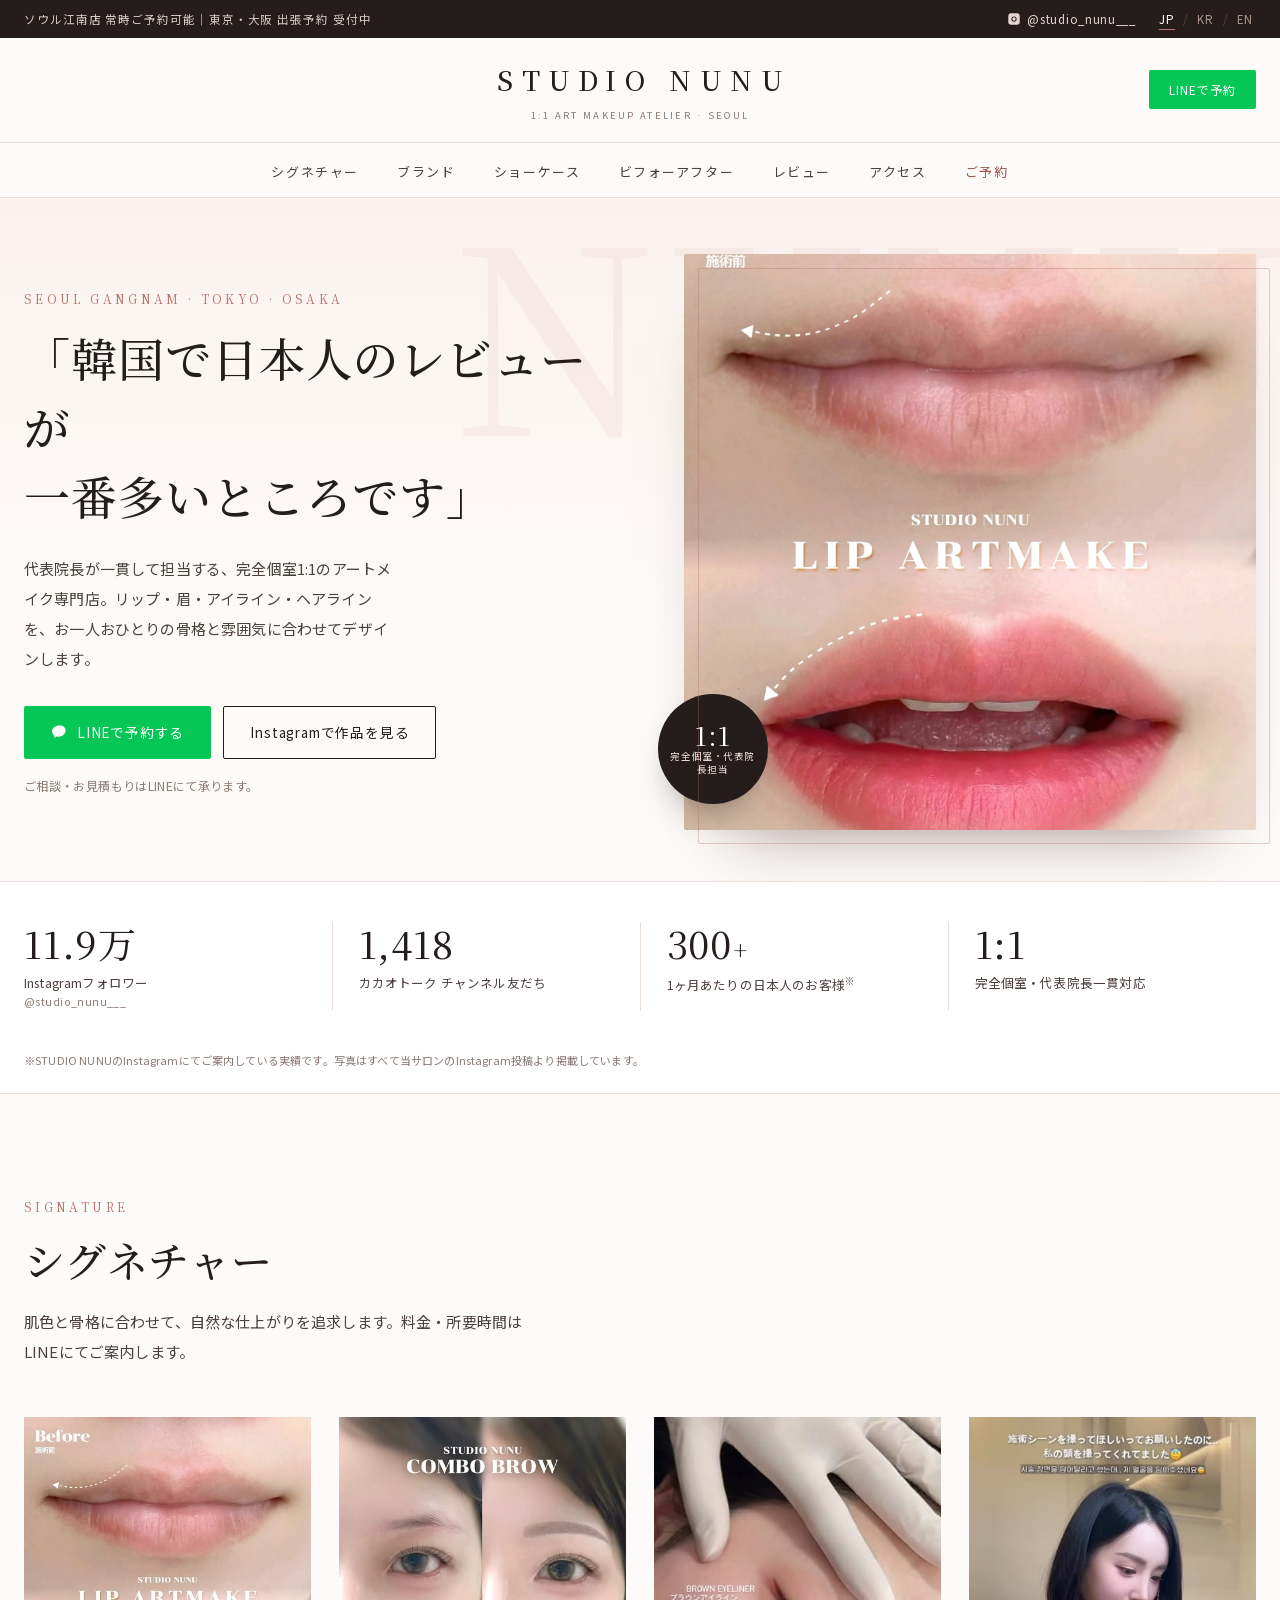
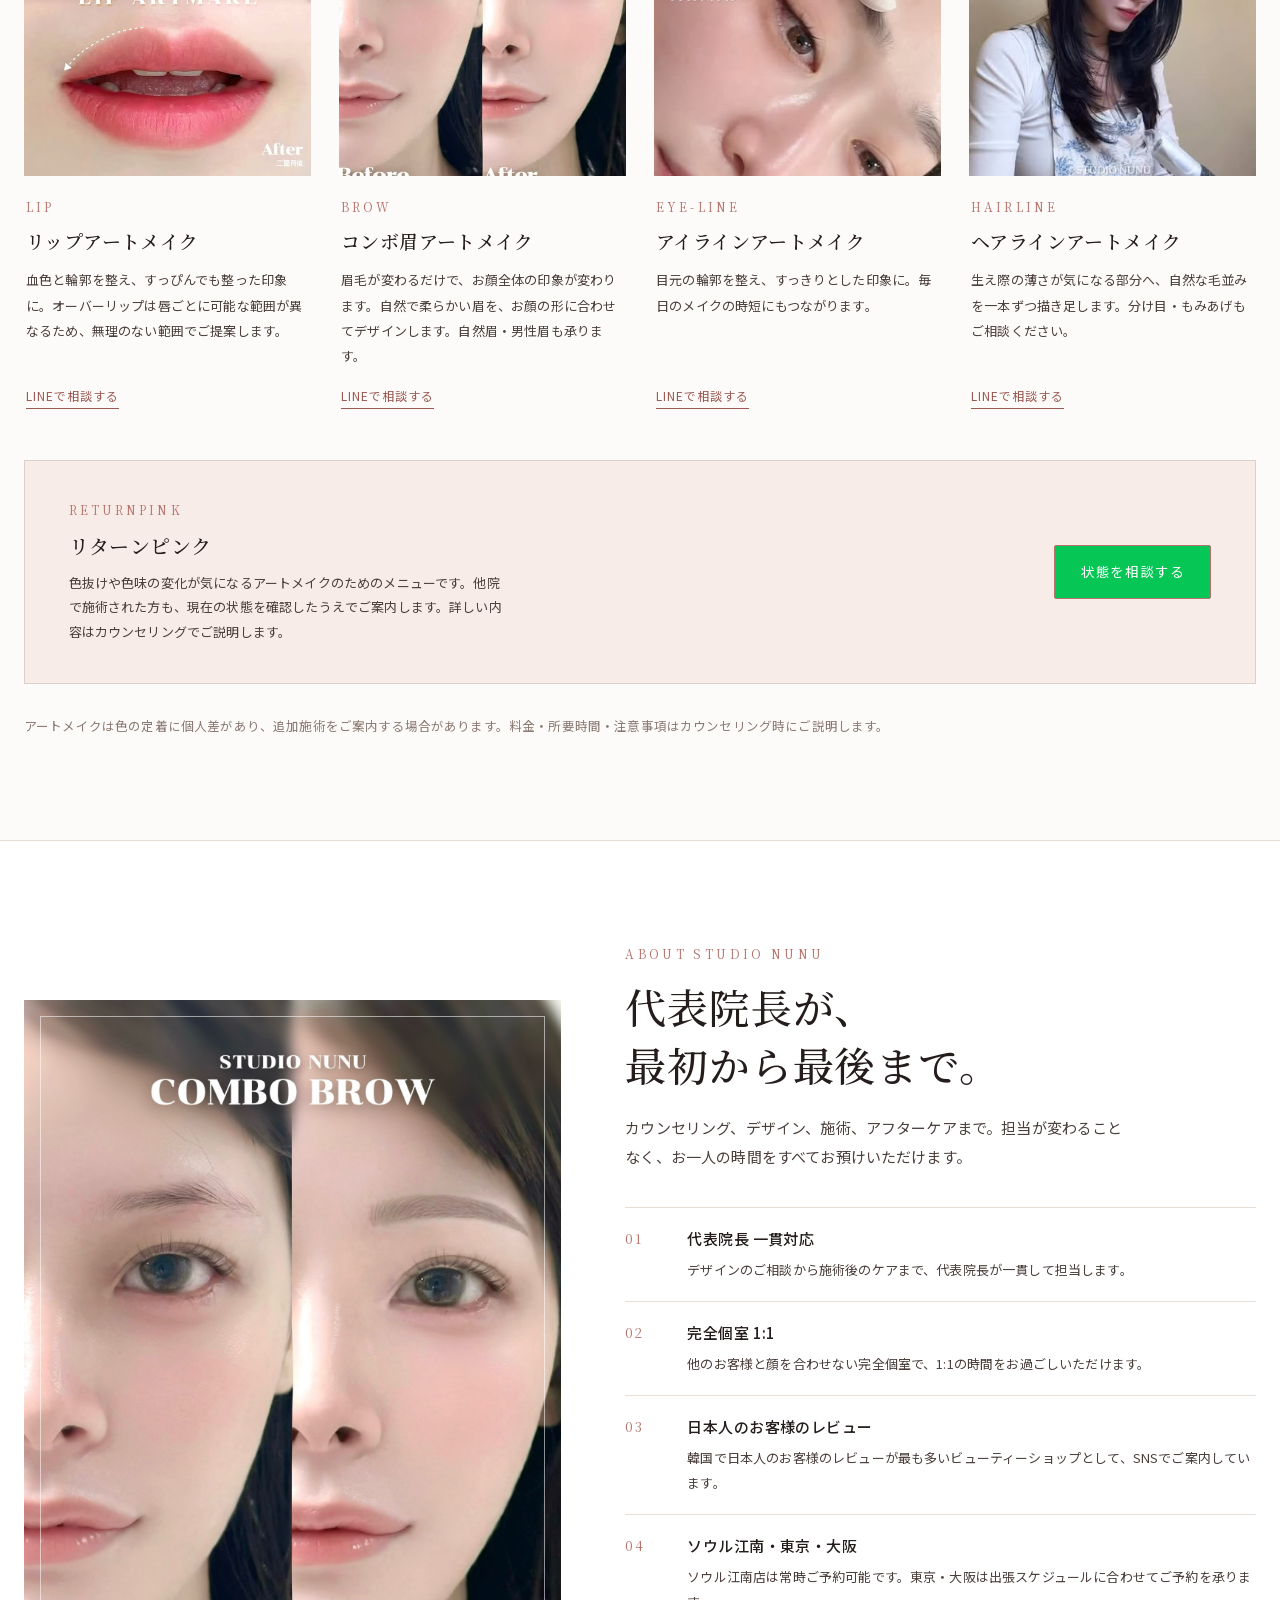
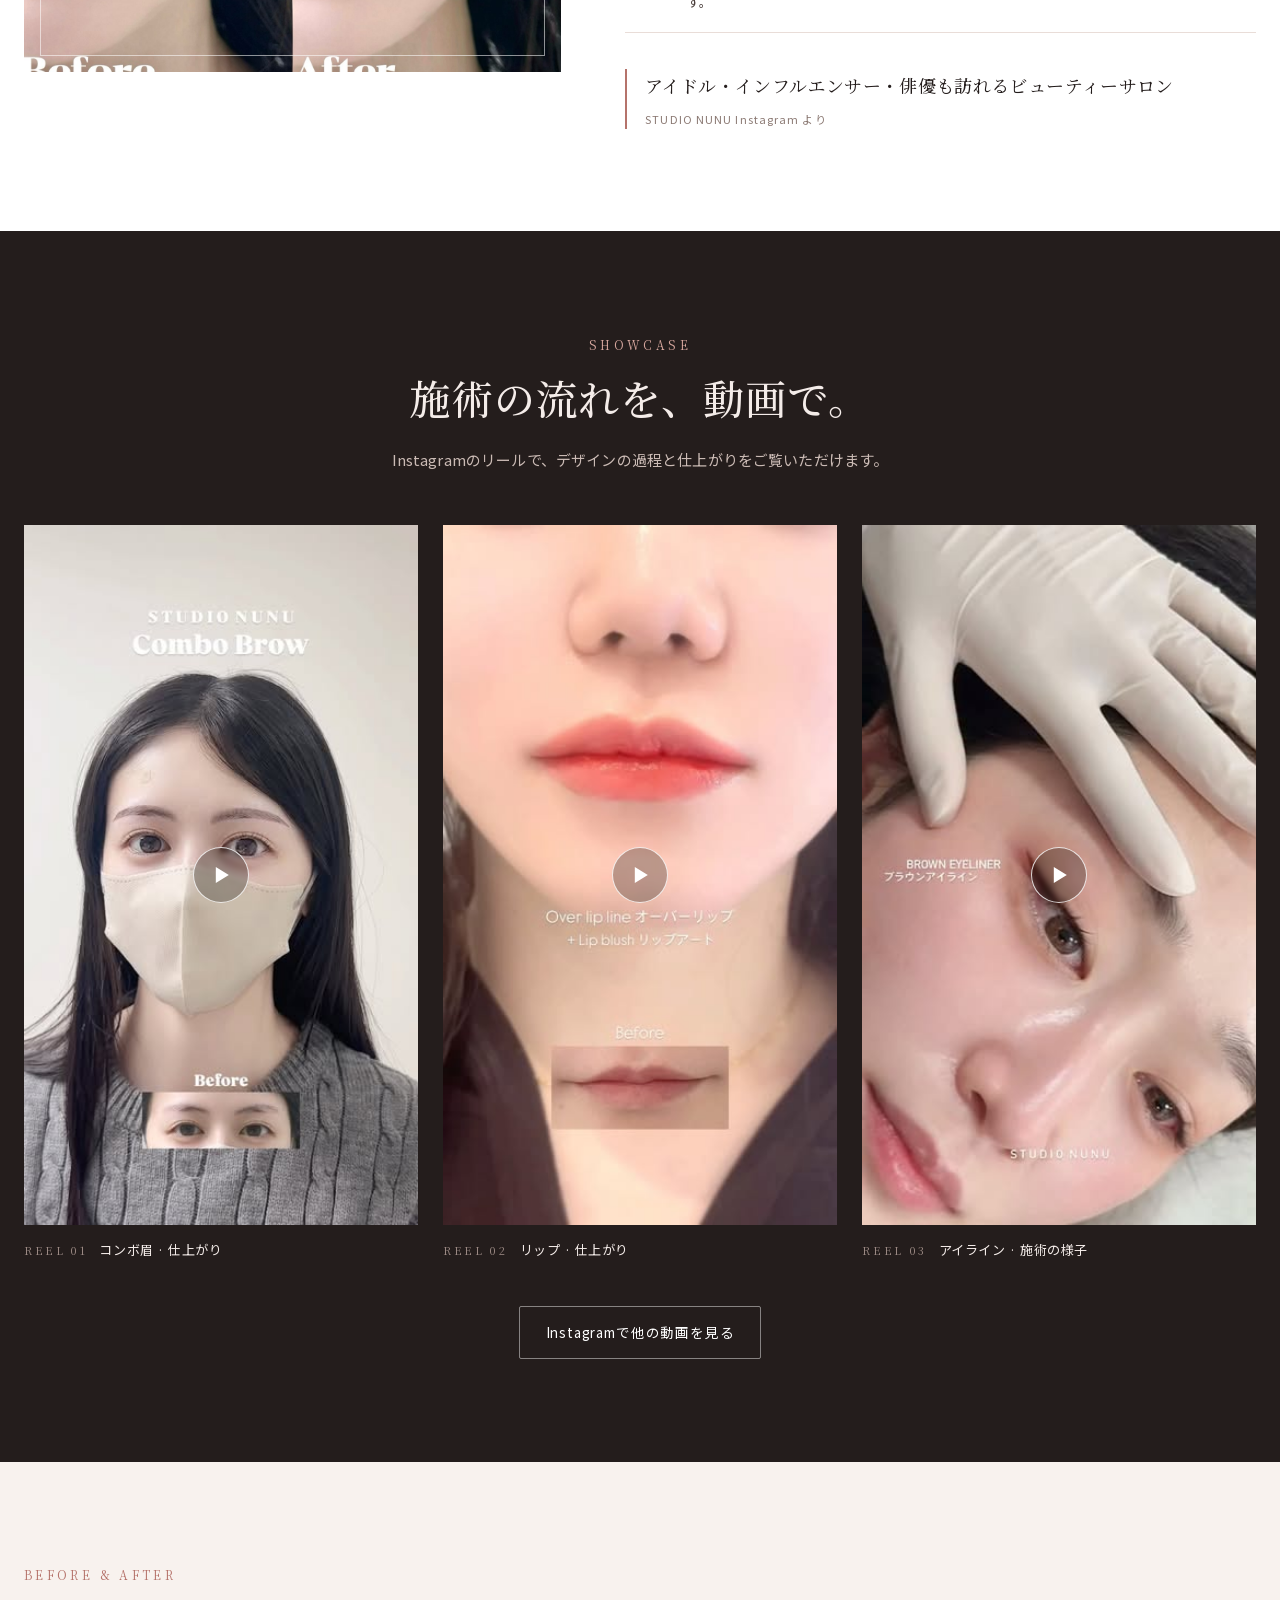
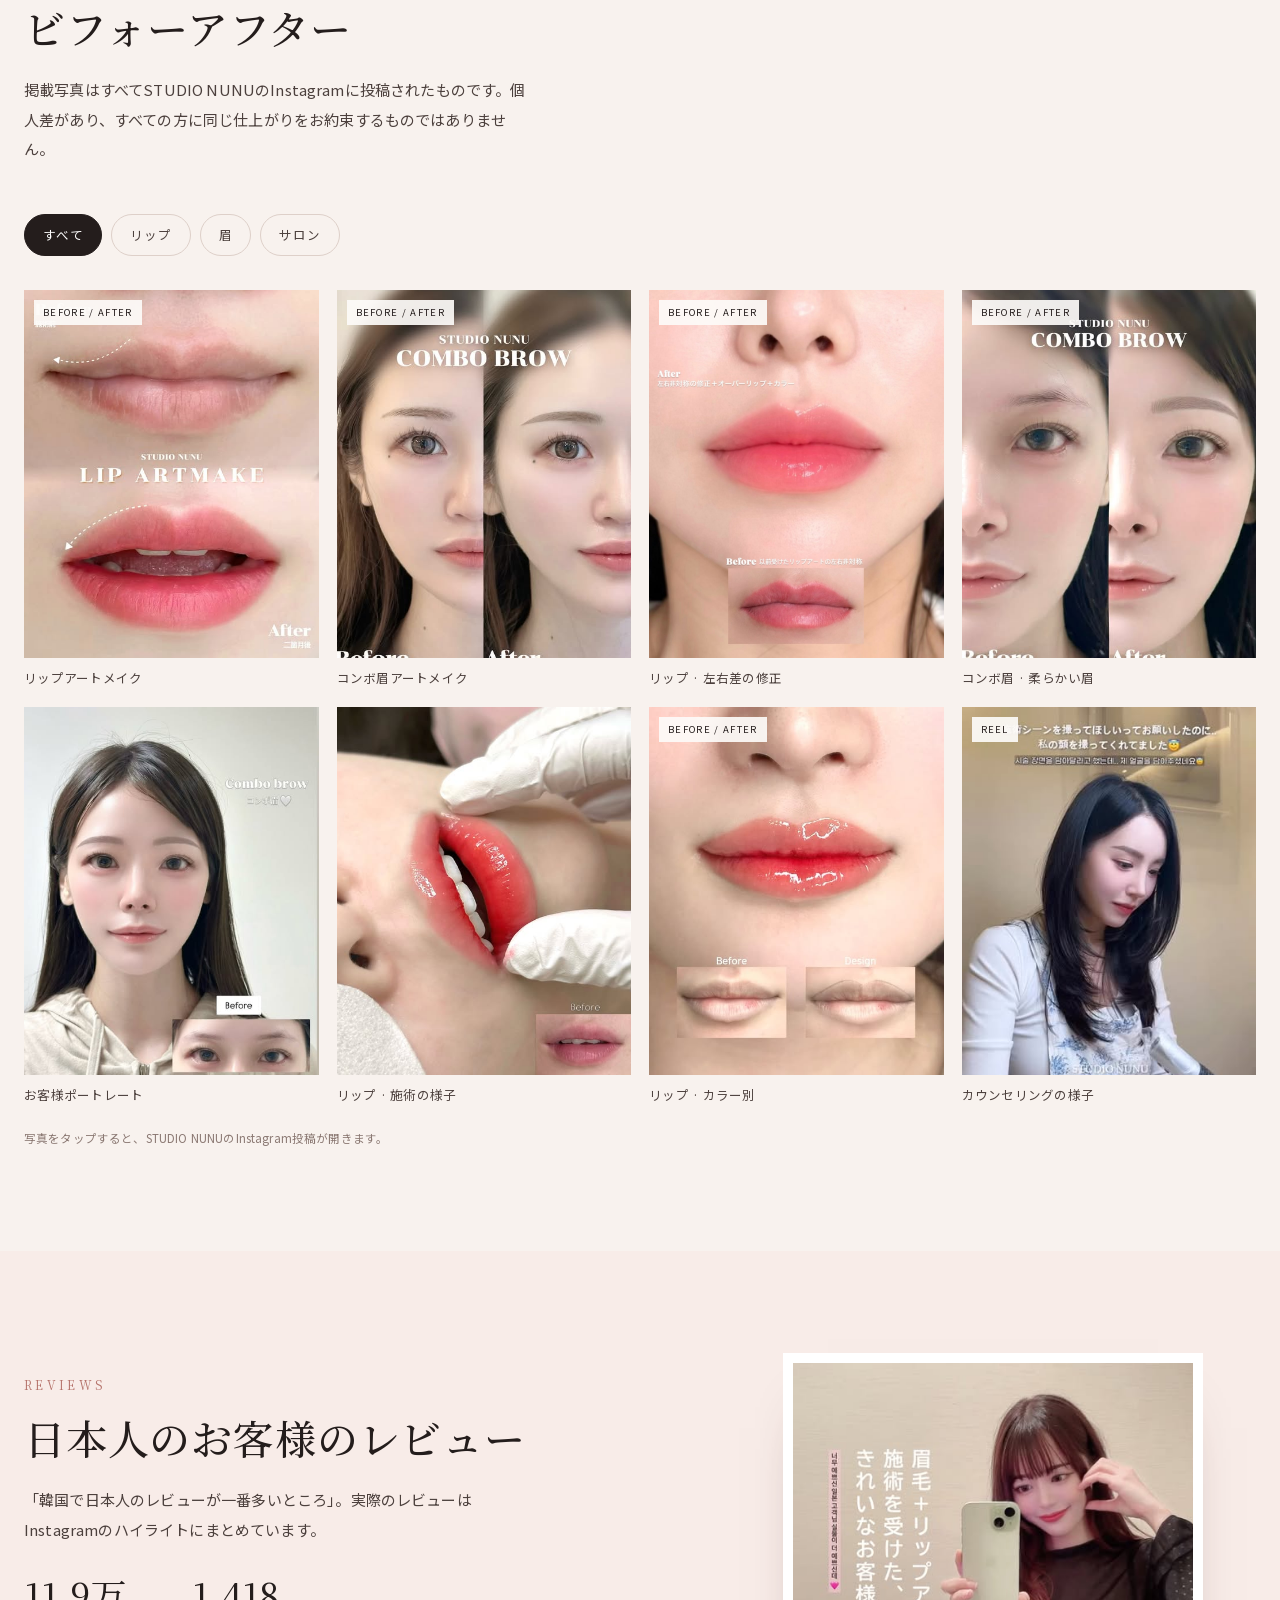
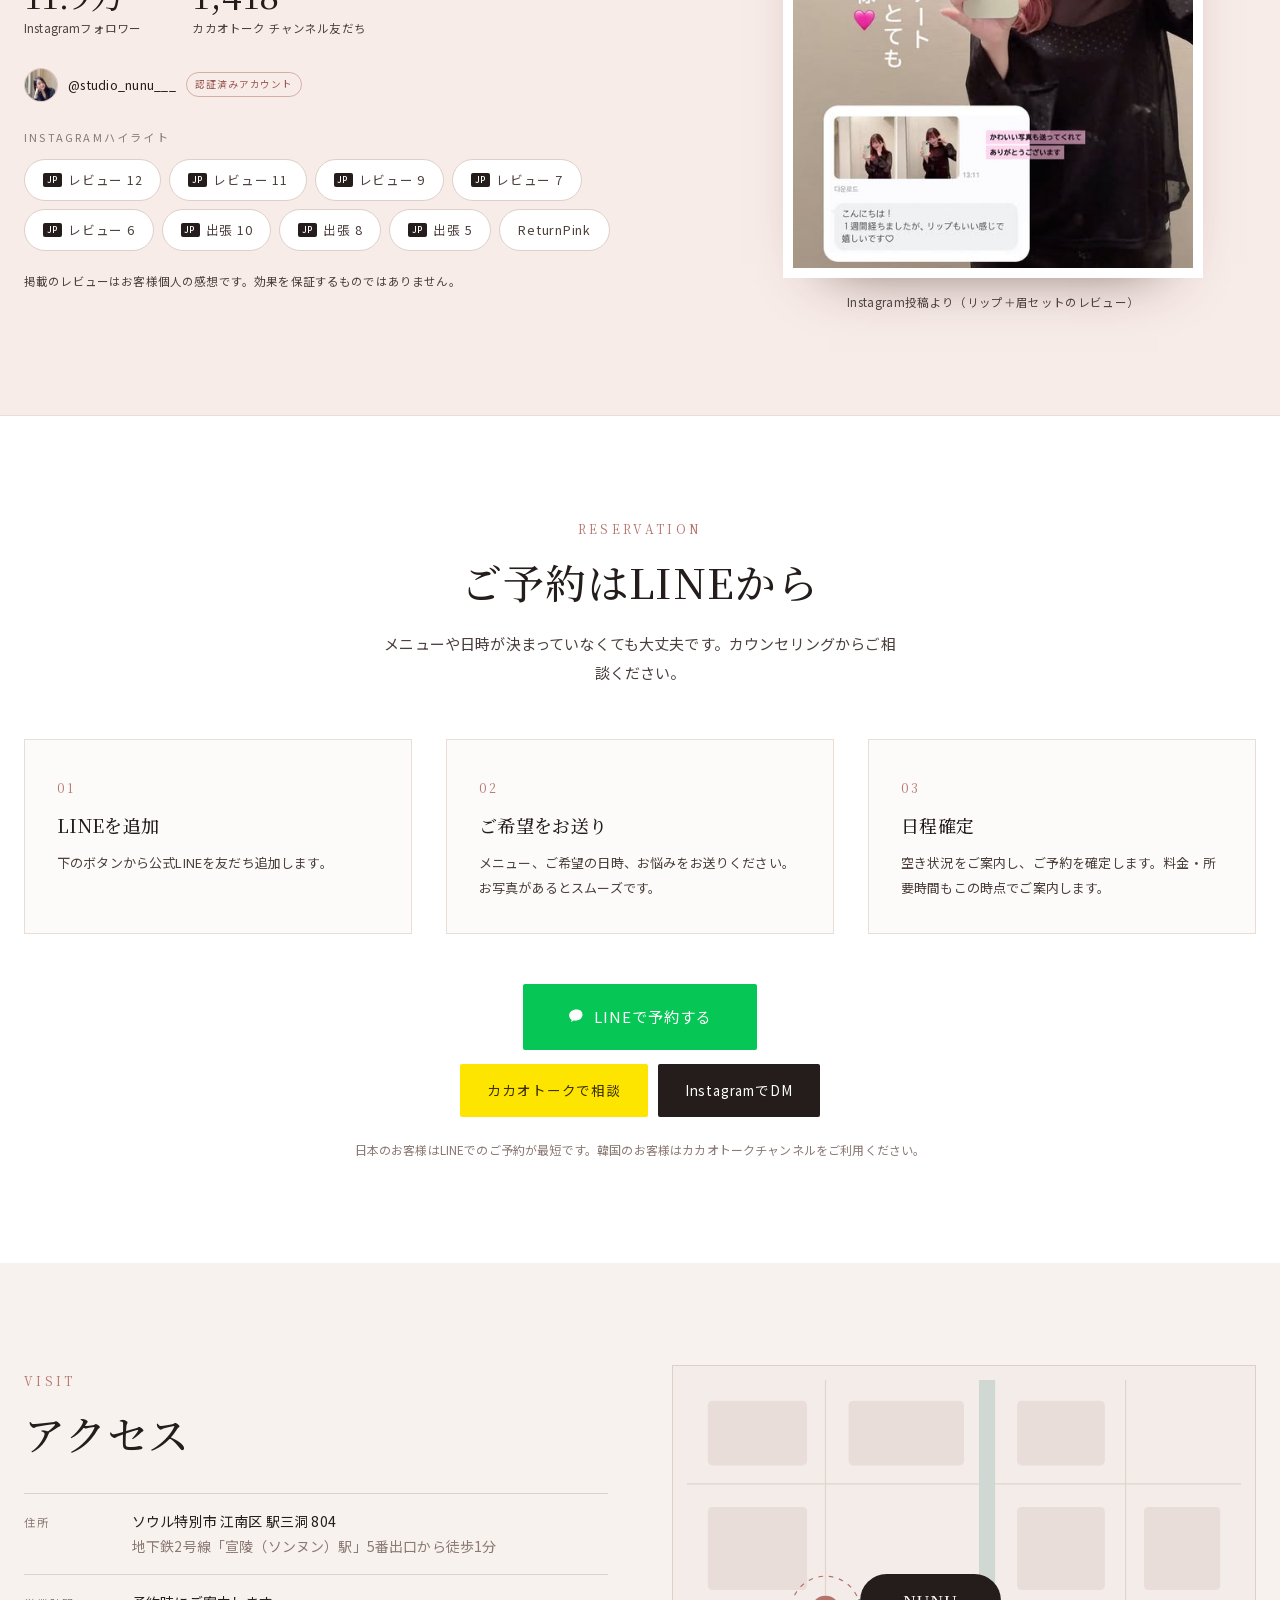
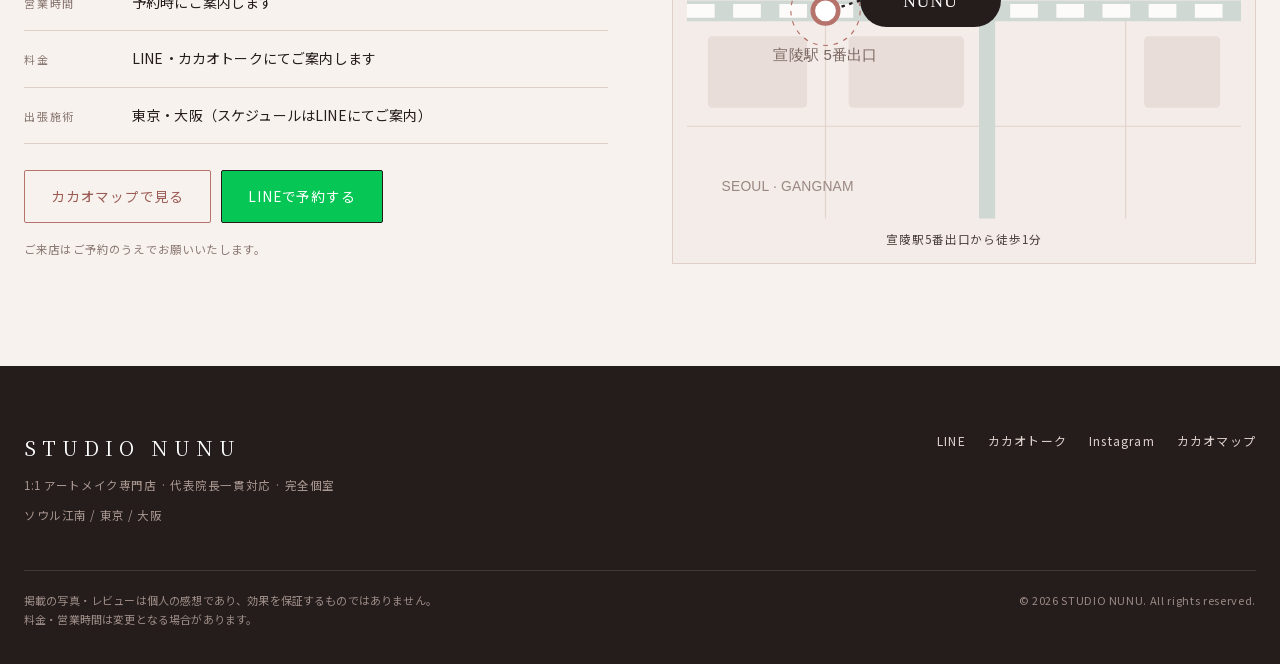
==== index.html @ 29e1065e "STUDIO NUNU landing page (JP/KR/EN)" ====
<!DOCTYPE html>
<html lang="ja" class="no-js">
<head>
<meta charset="utf-8">
<meta name="viewport" content="width=device-width, initial-scale=1">
<title>STUDIO NUNU｜韓国江南・東京・大阪 1:1アートメイク専門店</title>
<meta name="description" content="代表院長が一貫して担当する、完全個室1:1のアートメイク専門店 STUDIO NUNU。リップ・眉・アイライン・ヘアライン。ソウル江南（宣陵駅5番出口から徒歩1分）／東京・大阪出張。ご予約・ご相談はLINEにて。">
<meta name="theme-color" content="#fdfbf9">
<meta property="og:type" content="website">
<meta property="og:title" content="STUDIO NUNU｜韓国江南・東京・大阪 1:1アートメイク専門店">
<meta property="og:description" content="韓国で日本人のレビューが一番多いところ。代表院長一貫対応・完全個室1:1アートメイク専門店 STUDIO NUNU。">
<meta property="og:image" content="https://snow196830-stack.github.io/studio-nunu/assets/lip-art-makeup.jpg">
<meta property="og:url" content="https://snow196830-stack.github.io/studio-nunu/">
<meta name="twitter:card" content="summary_large_image">
<link rel="icon" href="data:image/svg+xml,%3Csvg xmlns='http://www.w3.org/2000/svg' viewBox='0 0 64 64'%3E%3Crect width='64' height='64' rx='14' fill='%23241d1c'/%3E%3Ctext x='32' y='43' font-family='Georgia,serif' font-size='28' fill='%23f7e9e6' text-anchor='middle'%3EN%3C/text%3E%3C/svg%3E">
<link rel="preconnect" href="https://fonts.gstatic.com" crossorigin>
<link rel="preload" href="assets/fonts/serif-jp-500.woff2" as="font" type="font/woff2" crossorigin>
<link rel="preload" href="assets/fonts/sans-jp-400.woff2" as="font" type="font/woff2" crossorigin>
<link rel="stylesheet" href="assets/fonts/fonts.css">
<script>document.documentElement.className=document.documentElement.className.replace("no-js","js");</script>
<link rel="stylesheet" href="styles.css">
</head>
<body>
<a class="skip-link" href="#main" data-i18n="skip">本文へスキップ</a>

<!-- ============ UTILITY BAR ============ -->
<div class="util-bar">
  <div class="container util-bar__inner">
    <p class="util-bar__note" data-i18n="utilNote">ソウル江南店 常時ご予約可能｜東京・大阪 出張予約 受付中</p>
    <p class="util-bar__note util-bar__note--short" data-i18n="utilNoteShort">ソウル江南 · 東京 · 大阪</p>
    <div class="util-bar__right">
      <a class="util-link" href="https://www.instagram.com/studio_nunu___" target="_blank" rel="noopener">
        <svg viewBox="0 0 24 24" aria-hidden="true" class="ico"><path d="M12 2.2c3.2 0 3.6 0 4.9.1 1.2.1 1.8.3 2.2.4.6.2 1 .5 1.4.9.4.4.7.8.9 1.4.2.4.4 1 .4 2.2.1 1.3.1 1.7.1 4.9s0 3.6-.1 4.9c-.1 1.2-.3 1.8-.4 2.2-.2.6-.5 1-.9 1.4-.4.4-.8.7-1.4.9-.4.2-1 .4-2.2.4-1.3.1-1.7.1-4.9.1s-3.6 0-4.9-.1c-1.2-.1-1.8-.3-2.2-.4-.6-.2-1-.5-1.4-.9-.4-.4-.7-.8-.9-1.4-.2-.4-.4-1-.4-2.2C2.2 15.6 2.2 15.2 2.2 12s0-3.6.1-4.9c.1-1.2.3-1.8.4-2.2.2-.6.5-1 .9-1.4.4-.4.8-.7 1.4-.9.4-.2 1-.4 2.2-.4C8.4 2.2 8.8 2.2 12 2.2Zm0 5.3a4.5 4.5 0 1 0 0 9 4.5 4.5 0 0 0 0-9Zm0 7.4a2.9 2.9 0 1 1 0-5.8 2.9 2.9 0 0 1 0 5.8Zm5.7-7.6a1.05 1.05 0 1 1-2.1 0 1.05 1.05 0 0 1 2.1 0Z"/></svg>
        <span>@studio_nunu___</span>
      </a>
      <div class="lang-switch" role="group" aria-label="Language / 言語 / 언어">
        <button type="button" class="lang-btn" data-lang="jp" aria-pressed="true">JP</button>
        <span class="lang-sep" aria-hidden="true">/</span>
        <button type="button" class="lang-btn" data-lang="kr" aria-pressed="false">KR</button>
        <span class="lang-sep" aria-hidden="true">/</span>
        <button type="button" class="lang-btn" data-lang="en" aria-pressed="false">EN</button>
      </div>
    </div>
  </div>
</div>

<!-- ============ HEADER ============ -->
<header class="site-header" id="siteHeader">
  <div class="container header-inner">
    <button type="button" class="burger" id="burger" aria-expanded="false" aria-controls="gnb" aria-label="メニュー">
      <span></span><span></span><span></span>
    </button>
    <a class="logo" href="#top">
      <span class="logo__mark">STUDIO NUNU</span>
      <span class="logo__sub" data-i18n="logoSub">1:1 ART MAKEUP ATELIER · SEOUL</span>
    </a>
    <a class="header-cta" data-cta="primary" data-label="headerCta" href="https://line.me/R/ti/p/@362hsrxc" target="_blank" rel="noopener" data-i18n="headerCta">LINEで予約</a>
  </div>
  <nav class="gnb" id="gnb" aria-label="Main">
    <ul class="gnb__list">
      <li><a href="#signature" data-i18n="navSignature">シグネチャー</a></li>
      <li><a href="#about" data-i18n="navAbout">ブランド</a></li>
      <li><a href="#showcase" data-i18n="navShowcase">ショーケース</a></li>
      <li><a href="#gallery" data-i18n="navGallery">ビフォーアフター</a></li>
      <li><a href="#reviews" data-i18n="navReviews">レビュー</a></li>
      <li><a href="#visit" data-i18n="navVisit">アクセス</a></li>
      <li class="gnb__cta"><a data-cta="primary" data-label="navReserve" href="https://line.me/R/ti/p/@362hsrxc" target="_blank" rel="noopener" data-i18n="navReserve">ご予約</a></li>
    </ul>
    <div class="gnb__lang" role="group" aria-label="Language">
      <button type="button" class="lang-btn" data-lang="jp" aria-pressed="true">日本語</button>
      <button type="button" class="lang-btn" data-lang="kr" aria-pressed="false">한국어</button>
      <button type="button" class="lang-btn" data-lang="en" aria-pressed="false">English</button>
    </div>
  </nav>
</header>

<main id="main">
  <span id="top"></span>

  <!-- ============ HERO ============ -->
  <section class="hero">
    <div class="hero__watermark" aria-hidden="true">NUNU</div>
    <div class="container hero__grid">
      <div class="hero__copy">
        <p class="eyebrow" data-i18n="heroEyebrow">SEOUL GANGNAM · TOKYO · OSAKA</p>
        <h1 class="hero__title" data-i18n="heroTitle">「韓国で日本人のレビューが<br>一番多いところです」</h1>
        <p class="hero__lead" data-i18n="heroLead">代表院長が一貫して担当する、完全個室1:1のアートメイク専門店。リップ・眉・アイライン・ヘアラインを、お一人おひとりの骨格と雰囲気に合わせてデザインします。</p>
        <div class="hero__actions">
          <a class="btn btn--line" data-cta="primary" data-label="heroPrimary" href="https://line.me/R/ti/p/@362hsrxc" target="_blank" rel="noopener">
            <svg viewBox="0 0 24 24" aria-hidden="true" class="ico ico--line"><path d="M12 2C6.2 2 1.5 5.7 1.5 10.3c0 2.6 1.4 4.9 3.7 6.5-.2.7-.6 2-.7 2.4-.1.5.2.5.4.4.2-.1 2.3-1.4 3.1-1.9.6.1 1.3.2 2 .2 5.8 0 10.5-3.7 10.5-8.3S17.8 2 12 2Z"/></svg>
            <span data-i18n="heroPrimary">LINEで予約する</span>
          </a>
          <a class="btn btn--ghost" href="https://www.instagram.com/studio_nunu___" target="_blank" rel="noopener" data-i18n="heroSecondary">Instagramで作品を見る</a>
        </div>
        <p class="hero__note" data-i18n="heroNote">ご相談・お見積もりはLINEにて承ります。</p>
      </div>
      <figure class="hero__media">
        <img src="assets/lip-art-makeup.jpg" alt="リップアートメイクのビフォーアフター" width="1440" height="1800" fetchpriority="high" data-i18n-alt="altHero">
        <figcaption class="hero__badge">
          <span class="hero__badge-num">1:1</span>
          <span class="hero__badge-txt" data-i18n="heroBadge">完全個室・代表院長担当</span>
        </figcaption>
      </figure>
    </div>
  </section>

  <!-- ============ STATS ============ -->
  <section class="stats" aria-label="Studio facts">
    <div class="container stats__grid">
      <div class="stat">
        <p class="stat__num" data-i18n="stat1Num">11.9万</p>
        <p class="stat__label" data-i18n="stat1">Instagramフォロワー<small>@studio_nunu___</small></p>
      </div>
      <div class="stat">
        <p class="stat__num">1,418</p>
        <p class="stat__label" data-i18n="stat2">カカオトーク チャンネル友だち</p>
      </div>
      <div class="stat">
        <p class="stat__num">300<span class="stat__unit">+</span></p>
        <p class="stat__label" data-i18n="stat3">1ヶ月あたりの日本人のお客様<sup>※</sup></p>
      </div>
      <div class="stat">
        <p class="stat__num">1:1</p>
        <p class="stat__label" data-i18n="stat4">完全個室・代表院長一貫対応</p>
      </div>
    </div>
    <p class="container stats__foot" data-i18n="statsFoot">※STUDIO NUNUのInstagramにてご案内している実績です。写真はすべて当サロンのInstagram投稿より掲載しています。</p>
  </section>

  <!-- ============ SIGNATURE ============ -->
  <section class="section section--signature" id="signature">
    <div class="container">
      <header class="section__head">
        <p class="eyebrow">SIGNATURE</p>
        <h2 class="section__title" data-i18n="sigTitle">シグネチャー</h2>
        <p class="section__lead" data-i18n="sigLead">肌色と骨格に合わせて、自然な仕上がりを追求します。料金・所要時間はLINEにてご案内します。</p>
      </header>

      <div class="cards">
        <article class="card reveal">
          <div class="card__media"><img src="assets/post-01.jpg" alt="リップアートメイクのビフォーアフター" width="512" height="640" loading="lazy"></div>
          <div class="card__body">
            <p class="card__en">Lip</p>
            <h3 class="card__jp" data-i18n="card1Title">リップアートメイク</h3>
            <p class="card__desc" data-i18n="card1Desc">血色と輪郭を整え、すっぴんでも整った印象に。オーバーリップは唇ごとに可能な範囲が異なるため、無理のない範囲でご提案します。</p>
            <a class="card__link" data-cta="primary" data-label="cardCta" href="https://line.me/R/ti/p/@362hsrxc" target="_blank" rel="noopener" data-i18n="cardCta">LINEで相談する</a>
          </div>
        </article>

        <article class="card reveal">
          <div class="card__media"><img src="assets/post-06.jpg" alt="コンボ眉アートメイクのビフォーアフター" width="494" height="640" loading="lazy"></div>
          <div class="card__body">
            <p class="card__en">Brow</p>
            <h3 class="card__jp" data-i18n="card2Title">コンボ眉アートメイク</h3>
            <p class="card__desc" data-i18n="card2Desc">眉毛が変わるだけで、お顔全体の印象が変わります。自然で柔らかい眉を、お顔の形に合わせてデザインします。自然眉・男性眉も承ります。</p>
            <a class="card__link" data-cta="primary" data-label="cardCta" href="https://line.me/R/ti/p/@362hsrxc" target="_blank" rel="noopener" data-i18n="cardCta">LINEで相談する</a>
          </div>
        </article>

        <article class="card reveal">
          <div class="card__media"><img src="assets/post-12.jpg" alt="アイライナー施術の様子" width="361" height="640" loading="lazy"></div>
          <div class="card__body">
            <p class="card__en">Eye-line</p>
            <h3 class="card__jp" data-i18n="card3Title">アイラインアートメイク</h3>
            <p class="card__desc" data-i18n="card3Desc">目元の輪郭を整え、すっきりとした印象に。毎日のメイクの時短にもつながります。</p>
            <a class="card__link" data-cta="primary" data-label="cardCta" href="https://line.me/R/ti/p/@362hsrxc" target="_blank" rel="noopener" data-i18n="cardCta">LINEで相談する</a>
          </div>
        </article>

        <article class="card reveal">
          <div class="card__media"><img src="assets/post-04.jpg" alt="カウンセリング・施術の様子" width="361" height="640" loading="lazy"></div>
          <div class="card__body">
            <p class="card__en">Hairline</p>
            <h3 class="card__jp" data-i18n="card4Title">ヘアラインアートメイク</h3>
            <p class="card__desc" data-i18n="card4Desc">生え際の薄さが気になる部分へ、自然な毛並みを一本ずつ描き足します。分け目・もみあげもご相談ください。</p>
            <a class="card__link" data-cta="primary" data-label="cardCta" href="https://line.me/R/ti/p/@362hsrxc" target="_blank" rel="noopener" data-i18n="cardCta">LINEで相談する</a>
          </div>
        </article>
      </div>

      <div class="returnpink reveal">
        <div class="returnpink__txt">
          <p class="returnpink__en">ReturnPink</p>
          <h3 class="returnpink__title" data-i18n="rpTitle">リターンピンク</h3>
          <p class="returnpink__desc" data-i18n="rpDesc">色抜けや色味の変化が気になるアートメイクのためのメニューです。他院で施術された方も、現在の状態を確認したうえでご案内します。詳しい内容はカウンセリングでご説明します。</p>
        </div>
        <a class="btn btn--outline" data-cta="primary" data-label="rpCta" href="https://line.me/R/ti/p/@362hsrxc" target="_blank" rel="noopener" data-i18n="rpCta">状態を相談する</a>
      </div>

      <p class="section__fine" data-i18n="sigFine">アートメイクは色の定着に個人差があり、追加施術をご案内する場合があります。料金・所要時間・注意事項はカウンセリング時にご説明します。</p>
    </div>
  </section>

  <!-- ============ ABOUT ============ -->
  <section class="section section--about" id="about">
    <div class="container about__grid">
      <figure class="about__media reveal">
        <img src="assets/combo-brow.jpg" alt="コンボ眉アートメイクのビフォーアフター" width="1456" height="1888" loading="lazy" data-i18n-alt="altAbout">
      </figure>
      <div class="about__copy">
        <p class="eyebrow">ABOUT STUDIO NUNU</p>
        <h2 class="section__title" data-i18n="aboutTitle">代表院長が、<br>最初から最後まで。</h2>
        <p class="section__lead" data-i18n="aboutLead">カウンセリング、デザイン、施術、アフターケアまで。担当が変わることなく、お一人の時間をすべてお預けいただけます。</p>
        <ul class="pillars">
          <li>
            <span class="pillars__num">01</span>
            <div>
              <h3 data-i18n="p1Title">代表院長 一貫対応</h3>
              <p data-i18n="p1Desc">デザインのご相談から施術後のケアまで、代表院長が一貫して担当します。</p>
            </div>
          </li>
          <li>
            <span class="pillars__num">02</span>
            <div>
              <h3 data-i18n="p2Title">完全個室 1:1</h3>
              <p data-i18n="p2Desc">他のお客様と顔を合わせない完全個室で、1:1の時間をお過ごしいただけます。</p>
            </div>
          </li>
          <li>
            <span class="pillars__num">03</span>
            <div>
              <h3 data-i18n="p3Title">日本人のお客様のレビュー</h3>
              <p data-i18n="p3Desc">韓国で日本人のお客様のレビューが最も多いビューティーショップとして、SNSでご案内しています。</p>
            </div>
          </li>
          <li>
            <span class="pillars__num">04</span>
            <div>
              <h3 data-i18n="p4Title">ソウル江南・東京・大阪</h3>
              <p data-i18n="p4Desc">ソウル江南店は常時ご予約可能です。東京・大阪は出張スケジュールに合わせてご予約を承ります。</p>
            </div>
          </li>
        </ul>
        <blockquote class="about__quote">
          <p data-i18n="aboutQuote">アイドル・インフルエンサー・俳優も訪れるビューティーサロン</p>
          <cite data-i18n="aboutQuoteSrc">STUDIO NUNU Instagram より</cite>
        </blockquote>
      </div>
    </div>
  </section>

  <!-- ============ SHOWCASE ============ -->
  <section class="section section--showcase" id="showcase">
    <div class="container">
      <header class="section__head section__head--center">
        <p class="eyebrow">SHOWCASE</p>
        <h2 class="section__title" data-i18n="showTitle">施術の流れを、動画で。</h2>
        <p class="section__lead" data-i18n="showLead">Instagramのリールで、デザインの過程と仕上がりをご覧いただけます。</p>
      </header>
      <div class="reels">
        <a class="reel reveal" href="https://www.instagram.com/studio_nunu___/reel/DfoVcE2pL9T/" target="_blank" rel="noopener">
          <span class="reel__media"><img src="assets/post-07.jpg" alt="眉アートメイクの施術後" width="360" height="640" loading="lazy"><span class="reel__play" aria-hidden="true"></span></span>
          <span class="reel__meta"><span class="reel__no">REEL 01</span><span class="reel__t" data-i18n="reel1">コンボ眉 · 仕上がり</span></span>
        </a>
        <a class="reel reveal" href="https://www.instagram.com/studio_nunu___/reel/De5m5-qJlwy/" target="_blank" rel="noopener">
          <span class="reel__media"><img src="assets/post-10.jpg" alt="リップアートメイクの仕上がり" width="360" height="640" loading="lazy"><span class="reel__play" aria-hidden="true"></span></span>
          <span class="reel__meta"><span class="reel__no">REEL 02</span><span class="reel__t" data-i18n="reel2">リップ · 仕上がり</span></span>
        </a>
        <a class="reel reveal" href="https://www.instagram.com/studio_nunu___/reel/DewGINkpBhm/" target="_blank" rel="noopener">
          <span class="reel__media"><img src="assets/post-12.jpg" alt="眉の施術の様子" width="361" height="640" loading="lazy"><span class="reel__play" aria-hidden="true"></span></span>
          <span class="reel__meta"><span class="reel__no">REEL 03</span><span class="reel__t" data-i18n="reel3">アイライン · 施術の様子</span></span>
        </a>
      </div>
      <p class="showcase__more"><a class="btn btn--ghost btn--ghost-light" href="https://www.instagram.com/studio_nunu___" target="_blank" rel="noopener" data-i18n="showMore">Instagramで他の動画を見る</a></p>
    </div>
  </section>

  <!-- ============ GALLERY ============ -->
  <section class="section section--gallery" id="gallery">
    <div class="container">
      <header class="section__head">
        <p class="eyebrow">BEFORE &amp; AFTER</p>
        <h2 class="section__title" data-i18n="galTitle">ビフォーアフター</h2>
        <p class="section__lead" data-i18n="galLead">掲載写真はすべてSTUDIO NUNUのInstagramに投稿されたものです。個人差があり、すべての方に同じ仕上がりをお約束するものではありません。</p>
      </header>

      <div class="filters" role="tablist" aria-label="Gallery filter">
        <button type="button" class="chip is-active" data-filter="all" aria-selected="true" data-i18n="fAll">すべて</button>
        <button type="button" class="chip" data-filter="lip" aria-selected="false" data-i18n="fLip">リップ</button>
        <button type="button" class="chip" data-filter="brow" aria-selected="false" data-i18n="fBrow">眉</button>
        <button type="button" class="chip" data-filter="studio" aria-selected="false" data-i18n="fStudio">サロン</button>
      </div>

      <div class="gal" id="galGrid">
        <a class="gal__item reveal" data-cat="lip" href="https://www.instagram.com/studio_nunu___/p/DFFQ8niJvEN/" target="_blank" rel="noopener">
          <span class="gal__media"><img src="assets/post-01.jpg" alt="リップアートメイクのビフォーアフター" width="512" height="640" loading="lazy"><span class="gal__tag">BEFORE / AFTER</span></span>
          <span class="gal__cap" data-i18n="g1">リップアートメイク</span>
        </a>
        <a class="gal__item reveal" data-cat="brow" href="https://www.instagram.com/studio_nunu___/p/DW7oqvricx4/" target="_blank" rel="noopener">
          <span class="gal__media"><img src="assets/post-03.jpg" alt="コンボ眉アートメイクのビフォーアフター" width="490" height="640" loading="lazy"><span class="gal__tag">BEFORE / AFTER</span></span>
          <span class="gal__cap" data-i18n="g2">コンボ眉アートメイク</span>
        </a>
        <a class="gal__item reveal" data-cat="lip" href="https://www.instagram.com/studio_nunu___/p/Dfy5U0QpqpB/" target="_blank" rel="noopener">
          <span class="gal__media"><img src="assets/hero-lip.jpg" alt="左右差を整えたリップアートメイク" width="1184" height="1472" loading="lazy"><span class="gal__tag">BEFORE / AFTER</span></span>
          <span class="gal__cap" data-i18n="g3">リップ · 左右差の修正</span>
        </a>
        <a class="gal__item reveal" data-cat="brow" href="https://www.instagram.com/studio_nunu___/p/DfqzaZ1ps9h/" target="_blank" rel="noopener">
          <span class="gal__media"><img src="assets/post-06.jpg" alt="コンボ眉アートメイクのビフォーアフター" width="494" height="640" loading="lazy"><span class="gal__tag">BEFORE / AFTER</span></span>
          <span class="gal__cap" data-i18n="g4">コンボ眉 · 柔らかい眉</span>
        </a>
        <a class="gal__item reveal" data-cat="studio" href="https://www.instagram.com/studio_nunu___/p/DfdjYJSplro/" target="_blank" rel="noopener">
          <span class="gal__media"><img src="assets/post-08.jpg" alt="施術後のお客様ポートレート" width="515" height="640" loading="lazy"></span>
          <span class="gal__cap" data-i18n="g5">お客様ポートレート</span>
        </a>
        <a class="gal__item reveal" data-cat="lip" href="https://www.instagram.com/studio_nunu___/p/De_sJADJdW5/" target="_blank" rel="noopener">
          <span class="gal__media"><img src="assets/post-09.jpg" alt="リップのラインを整える施術の様子" width="516" height="640" loading="lazy"></span>
          <span class="gal__cap" data-i18n="g6">リップ · 施術の様子</span>
        </a>
        <a class="gal__item reveal" data-cat="lip" href="https://www.instagram.com/studio_nunu___/p/De1UcsppQov/" target="_blank" rel="noopener">
          <span class="gal__media"><img src="assets/post-11.jpg" alt="リップアートメイクのビフォーアフター" width="518" height="640" loading="lazy"><span class="gal__tag">BEFORE / AFTER</span></span>
          <span class="gal__cap" data-i18n="g7">リップ · カラー別</span>
        </a>
        <a class="gal__item reveal" data-cat="studio" href="https://www.instagram.com/studio_nunu___/reel/Df1YAgnpRSL/" target="_blank" rel="noopener">
          <span class="gal__media"><img src="assets/post-04.jpg" alt="カウンセリング・施術の様子" width="361" height="640" loading="lazy"><span class="gal__tag" data-i18n="g8tag">REEL</span></span>
          <span class="gal__cap" data-i18n="g8">カウンセリングの様子</span>
        </a>
      </div>
      <p class="gallery__foot" data-i18n="galFoot">写真をタップすると、STUDIO NUNUのInstagram投稿が開きます。</p>
    </div>
  </section>

  <!-- ============ REVIEWS ============ -->
  <section class="section section--reviews" id="reviews">
    <div class="container reviews__grid">
      <div class="reviews__copy">
        <p class="eyebrow">REVIEWS</p>
        <h2 class="section__title" data-i18n="revTitle">日本人のお客様のレビュー</h2>
        <p class="section__lead" data-i18n="revLead">「韓国で日本人のレビューが一番多いところ」。実際のレビューはInstagramのハイライトにまとめています。</p>

        <div class="rev-nums">
          <div><p class="rev-nums__n" data-i18n="stat1Num">11.9万</p><p class="rev-nums__l" data-i18n="revNum1">Instagramフォロワー</p></div>
          <div><p class="rev-nums__n">1,418</p><p class="rev-nums__l" data-i18n="revNum2">カカオトーク チャンネル友だち</p></div>
        </div>

        <p class="rev-id">
          <img src="assets/profile.jpg" alt="STUDIO NUNU プロフィール" width="40" height="40" loading="lazy">
          <span class="rev-id__handle">@studio_nunu___</span>
          <span class="rev-id__badge" data-i18n="revVerified">認証済みアカウント</span>
        </p>
        <p class="rev-sub" data-i18n="revSub">Instagramハイライト</p>
        <div class="rev-chips">
          <a class="chip chip--link" href="https://www.instagram.com/stories/highlights/18129553946483832/" target="_blank" rel="noopener"><span class="flag" aria-hidden="true">JP</span> レビュー 12</a>
          <a class="chip chip--link" href="https://www.instagram.com/stories/highlights/18074767931359636/" target="_blank" rel="noopener"><span class="flag" aria-hidden="true">JP</span> レビュー 11</a>
          <a class="chip chip--link" href="https://www.instagram.com/stories/highlights/18094361203813726/" target="_blank" rel="noopener"><span class="flag" aria-hidden="true">JP</span> レビュー 9</a>
          <a class="chip chip--link" href="https://www.instagram.com/stories/highlights/18051787328675233/" target="_blank" rel="noopener"><span class="flag" aria-hidden="true">JP</span> レビュー 7</a>
          <a class="chip chip--link" href="https://www.instagram.com/stories/highlights/17894250612088072/" target="_blank" rel="noopener"><span class="flag" aria-hidden="true">JP</span> レビュー 6</a>
          <a class="chip chip--link" href="https://www.instagram.com/stories/highlights/17880627846509360/" target="_blank" rel="noopener"><span class="flag" aria-hidden="true">JP</span> 出張 10</a>
          <a class="chip chip--link" href="https://www.instagram.com/stories/highlights/18013692470819877/" target="_blank" rel="noopener"><span class="flag" aria-hidden="true">JP</span> 出張 8</a>
          <a class="chip chip--link" href="https://www.instagram.com/stories/highlights/18057042958655206/" target="_blank" rel="noopener"><span class="flag" aria-hidden="true">JP</span> 出張 5</a>
          <a class="chip chip--link" href="https://www.instagram.com/stories/highlights/17934817541971291/" target="_blank" rel="noopener">ReturnPink</a>
        </div>
        <p class="reviews__fine" data-i18n="revFine">掲載のレビューはお客様個人の感想です。効果を保証するものではありません。</p>
      </div>
      <figure class="reviews__media reveal">
        <img src="assets/post-02.jpg" alt="日本人のお客様のレビュー（Instagram投稿）" width="481" height="640" loading="lazy">
        <figcaption data-i18n="revCap">Instagram投稿より（リップ＋眉セットのレビュー）</figcaption>
      </figure>
    </div>
  </section>

  <!-- ============ RESERVATION ============ -->
  <section class="section section--reserve" id="reserve">
    <div class="container">
      <header class="section__head section__head--center">
        <p class="eyebrow">RESERVATION</p>
        <h2 class="section__title" data-i18n="resTitle">ご予約はLINEから</h2>
        <p class="section__lead" data-i18n="resLead">メニューや日時が決まっていなくても大丈夫です。カウンセリングからご相談ください。</p>
      </header>
      <ol class="steps">
        <li class="reveal"><span class="steps__n">01</span><h3 data-i18n="st1">LINEを追加</h3><p data-i18n="st1d">下のボタンから公式LINEを友だち追加します。</p></li>
        <li class="reveal"><span class="steps__n">02</span><h3 data-i18n="st2">ご希望をお送り</h3><p data-i18n="st2d">メニュー、ご希望の日時、お悩みをお送りください。お写真があるとスムーズです。</p></li>
        <li class="reveal"><span class="steps__n">03</span><h3 data-i18n="st3">日程確定</h3><p data-i18n="st3d">空き状況をご案内し、ご予約を確定します。料金・所要時間もこの時点でご案内します。</p></li>
      </ol>
      <div class="res-cta">
        <a class="btn btn--line btn--lg" data-cta="primary" data-label="resPrimary" href="https://line.me/R/ti/p/@362hsrxc" target="_blank" rel="noopener">
          <svg viewBox="0 0 24 24" aria-hidden="true" class="ico ico--line"><path d="M12 2C6.2 2 1.5 5.7 1.5 10.3c0 2.6 1.4 4.9 3.7 6.5-.2.7-.6 2-.7 2.4-.1.5.2.5.4.4.2-.1 2.3-1.4 3.1-1.9.6.1 1.3.2 2 .2 5.8 0 10.5-3.7 10.5-8.3S17.8 2 12 2Z"/></svg>
          <span data-i18n="resPrimary">LINEで予約する</span>
        </a>
        <div class="res-cta__sub">
          <a class="btn btn--kakao" data-cta="secondary" data-label="resKakao" href="https://pf.kakao.com/_DPDxib" target="_blank" rel="noopener" data-i18n="resKakao">カカオトークで相談</a>
          <a class="btn btn--ig" href="https://www.instagram.com/studio_nunu___" target="_blank" rel="noopener" data-i18n="resIg">InstagramでDM</a>
        </div>
      </div>
      <p class="res-fine" data-i18n="resFine">日本のお客様はLINEでのご予約が最短です。韓国のお客様はカカオトークチャンネルをご利用ください。</p>
    </div>
  </section>

  <!-- ============ VISIT ============ -->
  <section class="section section--visit" id="visit">
    <div class="container visit__grid">
      <div class="visit__copy">
        <p class="eyebrow">VISIT</p>
        <h2 class="section__title" data-i18n="visitTitle">アクセス</h2>
        <dl class="visit__list">
          <div>
            <dt data-i18n="vAddrLabel">住所</dt>
            <dd data-i18n="vAddr">ソウル特別市 江南区 駅三洞 804<br><span class="muted">地下鉄2号線「宣陵（ソンヌン）駅」5番出口から徒歩1分</span></dd>
          </div>
          <div>
            <dt data-i18n="vHoursLabel">営業時間</dt>
            <dd data-i18n="vHours">予約時にご案内します</dd>
          </div>
          <div>
            <dt data-i18n="vPriceLabel">料金</dt>
            <dd data-i18n="vPrice">LINE・カカオトークにてご案内します</dd>
          </div>
          <div>
            <dt data-i18n="vTripLabel">出張施術</dt>
            <dd data-i18n="vTrip">東京・大阪（スケジュールはLINEにてご案内）</dd>
          </div>
        </dl>
        <div class="visit__actions">
          <a class="btn btn--outline" href="https://m.map.kakao.com/scheme/place?id=8373388" target="_blank" rel="noopener" data-i18n="vMap">カカオマップで見る</a>
          <a class="btn btn--ghost" data-cta="primary" data-label="vCta" href="https://line.me/R/ti/p/@362hsrxc" target="_blank" rel="noopener" data-i18n="vCta">LINEで予約する</a>
        </div>
        <p class="visit__note" data-i18n="vNote">ご来店はご予約のうえでお願いいたします。</p>
      </div>
      <div class="visit__map reveal" aria-hidden="true">
        <svg viewBox="0 0 480 380" class="minimap" role="img" aria-label="宣陵駅周辺の簡易マップ">
          <rect width="480" height="380" fill="#f3ece8"/>
          <g stroke="#e2d3cc" stroke-width="1">
            <path d="M0 90 H480 M0 200 H480 M0 300 H480 M120 0 V380 M260 0 V380 M380 0 V380"/>
          </g>
          <g fill="#e8ddd8">
            <rect x="18" y="18" width="86" height="56" rx="4"/>
            <rect x="140" y="18" width="100" height="56" rx="4"/>
            <rect x="286" y="18" width="76" height="56" rx="4"/>
            <rect x="18" y="110" width="86" height="72" rx="4"/>
            <rect x="286" y="110" width="76" height="72" rx="4"/>
            <rect x="396" y="110" width="66" height="72" rx="4"/>
            <rect x="18" y="222" width="86" height="62" rx="4"/>
            <rect x="140" y="222" width="100" height="62" rx="4"/>
            <rect x="396" y="222" width="66" height="62" rx="4"/>
          </g>
          <path d="M0 200 H480" stroke="#cfd8d3" stroke-width="18" stroke-linecap="square"/>
          <path d="M0 200 H480" stroke="#fdfbf9" stroke-width="12" stroke-dasharray="24 16"/>
          <path d="M260 0 V380" stroke="#cfd8d3" stroke-width="14"/>
          <circle cx="120" cy="200" r="11" fill="#fff" stroke="#b5736b" stroke-width="4"/>
          <text x="120" y="243" text-anchor="middle" font-size="13" fill="#7a6660" font-family="sans-serif">宣陵駅 5番出口</text>
          <g>
            <circle cx="120" cy="200" r="30" fill="none" stroke="#b5736b" stroke-width="1" stroke-dasharray="4 5"/>
          </g>
          <g transform="translate(150,168)">
            <rect x="0" y="0" width="122" height="46" rx="23" fill="#241d1c"/>
            <text x="61" y="29" text-anchor="middle" font-size="15" fill="#fdfbf9" font-family="Georgia,serif" letter-spacing="1">NUNU</text>
          </g>
          <path d="M150 191 L132 197" stroke="#241d1c" stroke-width="2" stroke-dasharray="3 4"/>
          <text x="30" y="356" font-size="12" fill="#9a8781" font-family="sans-serif">SEOUL · GANGNAM</text>
        </svg>
        <p class="visit__mapnote" data-i18n="mapNote">宣陵駅5番出口から徒歩1分</p>
      </div>
    </div>
  </section>
</main>

<!-- ============ FOOTER ============ -->
<footer class="site-footer">
  <div class="container footer__top">
    <div class="footer__brand">
      <p class="footer__logo">STUDIO NUNU</p>
      <p class="footer__desc" data-i18n="footDesc">1:1 アートメイク専門店 · 代表院長一貫対応 · 完全個室</p>
      <p class="footer__desc" data-i18n="footDesc2">ソウル江南 / 東京 / 大阪</p>
    </div>
    <div class="footer__links">
      <a href="https://line.me/R/ti/p/@362hsrxc" target="_blank" rel="noopener">LINE</a>
      <a href="https://pf.kakao.com/_DPDxib" target="_blank" rel="noopener" data-i18n="footKakao">カカオトーク</a>
      <a href="https://www.instagram.com/studio_nunu___" target="_blank" rel="noopener">Instagram</a>
      <a href="https://m.map.kakao.com/scheme/place?id=8373388" target="_blank" rel="noopener" data-i18n="footMap">カカオマップ</a>
    </div>
  </div>
  <div class="container footer__bottom">
    <p data-i18n="footDisclaimer">掲載の写真・レビューは個人の感想であり、効果を保証するものではありません。料金・営業時間は変更となる場合があります。</p>
    <p class="footer__copy">© 2026 STUDIO NUNU. All rights reserved.</p>
  </div>
</footer>

<!-- ============ MOBILE ACTION BAR ============ -->
<div class="actionbar" role="group" aria-label="Quick actions">
  <a class="actionbar__main" data-cta="primary" data-label="barPrimary" href="https://line.me/R/ti/p/@362hsrxc" target="_blank" rel="noopener">
    <svg viewBox="0 0 24 24" aria-hidden="true" class="ico ico--line"><path d="M12 2C6.2 2 1.5 5.7 1.5 10.3c0 2.6 1.4 4.9 3.7 6.5-.2.7-.6 2-.7 2.4-.1.5.2.5.4.4.2-.1 2.3-1.4 3.1-1.9.6.1 1.3.2 2 .2 5.8 0 10.5-3.7 10.5-8.3S17.8 2 12 2Z"/></svg>
    <span data-i18n="barPrimary">LINEで予約</span>
  </a>
  <a class="actionbar__sub" href="https://www.instagram.com/studio_nunu___" target="_blank" rel="noopener">
    <svg viewBox="0 0 24 24" aria-hidden="true" class="ico"><path d="M12 2.2c3.2 0 3.6 0 4.9.1 1.2.1 1.8.3 2.2.4.6.2 1 .5 1.4.9.4.4.7.8.9 1.4.2.4.4 1 .4 2.2.1 1.3.1 1.7.1 4.9s0 3.6-.1 4.9c-.1 1.2-.3 1.8-.4 2.2-.2.6-.5 1-.9 1.4-.4.4-.8.7-1.4.9-.4.2-1 .4-2.2.4-1.3.1-1.7.1-4.9.1s-3.6 0-4.9-.1c-1.2-.1-1.8-.3-2.2-.4-.6-.2-1-.5-1.4-.9-.4-.4-.7-.8-.9-1.4-.2-.4-.4-1-.4-2.2C2.2 15.6 2.2 15.2 2.2 12s0-3.6.1-4.9c.1-1.2.3-1.8.4-2.2.2-.6.5-1 .9-1.4.4-.4.8-.7 1.4-.9.4-.2 1-.4 2.2-.4C8.4 2.2 8.8 2.2 12 2.2Zm0 5.3a4.5 4.5 0 1 0 0 9 4.5 4.5 0 0 0 0-9Zm0 7.4a2.9 2.9 0 1 1 0-5.8 2.9 2.9 0 0 1 0 5.8Zm5.7-7.6a1.05 1.05 0 1 1-2.1 0 1.05 1.05 0 0 1 2.1 0Z"/></svg>
    <span data-i18n="barIg">Instagram</span>
  </a>
</div>

<script src="app.js"></script>
</body>
</html>
---- assets/fonts/fonts.css ----
/* STUDIO NUNU — subset webfonts (generated by tools/build-studio-nunu-fonts.py) */
/* 이 파일은 글자 단위로 잘라낸 서브셋입니다. 문구를 바꾼 뒤에는 스크립트를 다시 실행하세요. */

@font-face{
  font-family:'Noto Serif JP';
  font-style:normal;
  font-weight:400;
  font-display:swap;
  src:url('./serif-jp-400.woff2') format('woff2');
}
@font-face{
  font-family:'Noto Serif JP';
  font-style:normal;
  font-weight:500;
  font-display:swap;
  src:url('./serif-jp-500.woff2') format('woff2');
}
@font-face{
  font-family:'Noto Serif KR';
  font-style:normal;
  font-weight:400;
  font-display:swap;
  src:url('./serif-kr-400.woff2') format('woff2');
}
@font-face{
  font-family:'Noto Serif KR';
  font-style:normal;
  font-weight:500;
  font-display:swap;
  src:url('./serif-kr-500.woff2') format('woff2');
}
@font-face{
  font-family:'Noto Sans JP';
  font-style:normal;
  font-weight:400;
  font-display:swap;
  src:url('./sans-jp-400.woff2') format('woff2');
}
@font-face{
  font-family:'Noto Sans JP';
  font-style:normal;
  font-weight:500;
  font-display:swap;
  src:url('./sans-jp-500.woff2') format('woff2');
}
@font-face{
  font-family:'Noto Sans KR';
  font-style:normal;
  font-weight:400;
  font-display:swap;
  src:url('./sans-kr-400.woff2') format('woff2');
}
@font-face{
  font-family:'Noto Sans KR';
  font-style:normal;
  font-weight:500;
  font-display:swap;
  src:url('./sans-kr-500.woff2') format('woff2');
}
---- styles.css ----
/* =========================================================
   STUDIO NUNU — 1:1 Art Makeup Atelier
   index.html / styles.css / app.js
   ========================================================= */

:root{
  --paper:#fdfbf9;
  --paper-2:#f8f2ee;
  --blush:#f8ece8;
  --blush-2:#f2ddd7;
  --ink:#241d1c;
  --ink-2:#4c403d;
  --muted:#8b7973;
  --rose:#b5736b;
  --rose-deep:#9a5952;
  --gold:#b08a5a;
  --line:#e9ddd8;
  --line-2:#ded0c9;
  --white:#ffffff;
  --line-green:#06c755;
  --kakao:#fee500;

  --serif:"Noto Serif JP","Noto Serif KR",Georgia,"Times New Roman",serif;
  --sans:"Noto Sans JP","Noto Sans KR",-apple-system,BlinkMacSystemFont,"Hiragino Sans","Yu Gothic","Malgun Gothic",sans-serif;

  --header-h:150px;
  --ease:cubic-bezier(.22,.61,.36,1);
}

*,*::before,*::after{box-sizing:border-box}
html{-webkit-text-size-adjust:100%;scroll-behavior:smooth}
body{
  margin:0;
  background:var(--paper);
  color:var(--ink);
  font-family:var(--sans);
  font-size:16px;
  line-height:1.75;
  font-weight:400;
  letter-spacing:.01em;
  -webkit-font-smoothing:antialiased;
  overflow-x:hidden;
}
img{display:block;max-width:100%;height:auto}
body:lang(ko){word-break:keep-all}   /* 한국어는 단어 중간에서 줄바꿈되지 않게 */
a{color:inherit;text-decoration:none}
button{font:inherit;color:inherit;background:none;border:0;cursor:pointer}
h1,h2,h3,h4,p,dl,dd,figure,blockquote,ol,ul{margin:0}
ol,ul{padding:0;list-style:none}
:focus-visible{outline:2px solid var(--rose);outline-offset:3px}

.container{width:min(100% - 48px,1280px);margin-inline:auto}
.skip-link{
  position:absolute;left:-9999px;top:0;z-index:200;background:var(--ink);color:#fff;padding:10px 18px;
}
.skip-link:focus{left:12px;top:12px}

/* ---------- shared bits ---------- */
.eyebrow{
  font-family:var(--serif);
  font-size:12px;
  letter-spacing:.28em;
  text-transform:uppercase;
  color:var(--rose);
  margin-bottom:14px;
}
.section{padding:clamp(64px,8vw,124px) 0;scroll-margin-top:calc(var(--header-h) + 8px)}
.section__head{max-width:760px;margin-bottom:clamp(32px,4vw,56px)}
.section__head--center{margin-inline:auto;text-align:center}
.section__title{
  font-family:var(--serif);
  font-weight:500;
  font-size:clamp(26px,3.2vw,42px);
  line-height:1.42;
  letter-spacing:.02em;
}
.section__lead{
  margin-top:18px;
  color:var(--ink-2);
  font-size:15px;
  line-height:1.95;
  max-width:64ch;
}
.section__head--center .section__lead{margin-inline:auto}
.section__fine{
  margin-top:30px;
  font-size:12.5px;
  line-height:1.9;
  color:var(--muted);
}
.muted{color:var(--muted)}

/* ---------- buttons ---------- */
.btn{
  display:inline-flex;align-items:center;justify-content:center;gap:9px;
  padding:14px 26px;
  font-size:13.5px;
  letter-spacing:.06em;
  border:1px solid transparent;
  border-radius:2px;
  transition:background .3s var(--ease),color .3s var(--ease),border-color .3s var(--ease),transform .3s var(--ease);
  white-space:nowrap;
}
.btn:hover{transform:translateY(-1px)}
.btn--line{background:var(--line-green);color:#fff}
.btn--line:hover{background:#05b34c}
.btn--kakao{background:var(--kakao);color:#3a2f00}
.btn--kakao:hover{background:#f2d700}
.btn--ig{background:var(--ink);color:#fff}
.btn--ig:hover{background:#3b302e}
.btn--ghost{border-color:var(--ink);color:var(--ink);background:transparent}
.btn--ghost:hover{background:var(--ink);color:#fff}
.btn--ghost-light{border-color:rgba(255,255,255,.45);color:#fff}
.btn--ghost-light:hover{background:#fff;color:var(--ink)}
.btn--outline{border-color:var(--rose);color:var(--rose-deep)}
.btn--outline:hover{background:var(--rose);color:#fff}
.btn--lg{padding:19px 44px;font-size:15px}
.ico{width:17px;height:17px;fill:currentColor;flex:0 0 auto}

/* 언어별 예약 채널(주 채널이 카카오톡일 때 색·아이콘 전환) */
.btn[data-channel="kakao"],
.header-cta[data-channel="kakao"],
.actionbar__main[data-channel="kakao"]{background:var(--kakao);color:#3a2f00}
.btn[data-channel="kakao"]:hover,
.header-cta[data-channel="kakao"]:hover{background:#f2d700}
.btn[data-channel="kakao"] .ico--line,
.actionbar__main[data-channel="kakao"] .ico--line{display:none}
.btn[data-channel="line"]{background:var(--line-green);color:#fff}
.btn[data-channel="line"]:hover{background:#05b34c}

/* ---------- utility bar ---------- */
.util-bar{background:var(--ink);color:#f0e7e3}
.util-bar__inner{
  display:flex;align-items:center;justify-content:space-between;gap:18px;
  min-height:38px;padding-block:6px;
}
.util-bar__note{
  font-size:11.5px;letter-spacing:.08em;color:#d9cbc6;
  white-space:nowrap;overflow:hidden;text-overflow:ellipsis;
}
.util-bar__note--short{display:none}
.util-bar__right{display:flex;align-items:center;gap:20px}
.util-link{display:inline-flex;align-items:center;gap:6px;font-size:11.5px;letter-spacing:.06em;color:#e3d5d0}
.util-link .ico{width:14px;height:14px}
.util-link:hover{color:#fff}
.lang-switch{display:flex;align-items:center;gap:5px;font-size:11.5px;letter-spacing:.1em}
.lang-btn{color:#a9968f;padding:2px 3px;font-size:11.5px;letter-spacing:.1em;transition:color .25s}
.lang-btn[aria-pressed="true"]{color:#fff;text-decoration:underline;text-underline-offset:5px;text-decoration-color:var(--rose)}
.lang-btn:hover{color:#fff}
.lang-sep{color:#584a46}

/* ---------- header ---------- */
.site-header{
  position:sticky;top:0;z-index:60;
  background:rgba(253,251,249,.95);
  backdrop-filter:saturate(140%) blur(10px);
  border-bottom:1px solid var(--line);
  transition:box-shadow .3s var(--ease),background .3s var(--ease);
}
.site-header.is-scrolled{box-shadow:0 10px 30px -22px rgba(36,29,28,.55)}
.header-inner{
  display:grid;grid-template-columns:1fr auto 1fr;align-items:center;
  padding-block:18px;
  transition:padding .35s var(--ease);
}
.site-header.is-scrolled .header-inner{padding-block:9px}
.logo{display:flex;flex-direction:column;align-items:center;gap:4px;text-align:center}
.logo__mark{
  font-family:var(--serif);
  font-size:clamp(19px,2.1vw,27px);
  letter-spacing:.32em;
  font-weight:500;
  padding-left:.32em;
  white-space:nowrap;
  transition:font-size .35s var(--ease);
}
.logo__sub{
  font-size:9.5px;letter-spacing:.24em;color:var(--muted);
  transition:opacity .3s var(--ease),height .3s var(--ease);
}
.site-header.is-scrolled .logo__sub{opacity:0;height:0;overflow:hidden}
.header-cta{
  justify-self:end;
  display:inline-flex;align-items:center;
  padding:9px 20px;font-size:12px;letter-spacing:.08em;
  background:var(--line-green);color:#fff;border-radius:2px;
  transition:background .3s var(--ease);
}
.header-cta:hover{background:#05b34c}
.burger{display:flex;visibility:hidden;width:40px;height:40px;flex-direction:column;justify-content:center;gap:5px;padding:0 4px;pointer-events:none}
.burger span{display:block;height:1.5px;background:var(--ink);transition:transform .3s var(--ease),opacity .3s}
.nav-open .burger span:nth-child(1){transform:translateY(6.5px) rotate(45deg)}
.nav-open .burger span:nth-child(2){opacity:0}
.nav-open .burger span:nth-child(3){transform:translateY(-6.5px) rotate(-45deg)}

.gnb{border-top:1px solid var(--line)}
.gnb__list{
  display:flex;align-items:center;justify-content:center;flex-wrap:wrap;
  gap:clamp(18px,3vw,44px);
  padding:13px 0;
}
.gnb__list a{
  font-size:13px;letter-spacing:.12em;color:var(--ink-2);
  position:relative;padding-block:4px;transition:color .25s;
}
.gnb__list a::after{
  content:"";position:absolute;left:50%;bottom:0;width:0;height:1px;background:var(--rose);
  transform:translateX(-50%);transition:width .3s var(--ease);
}
.gnb__list a:hover{color:var(--ink)}
.gnb__list a:hover::after{width:100%}
.gnb__cta a{color:var(--rose-deep)}
.gnb__lang{display:none}

/* ---------- hero ---------- */
.hero{
  position:relative;
  padding:clamp(32px,4.4vw,60px) 0 clamp(30px,4vw,54px);
  background:linear-gradient(180deg,#fbf2ee 0%,#fdfaf8 62%,var(--paper) 100%);
  overflow:hidden;
}
.hero__watermark{
  position:absolute;right:-2vw;top:2vw;
  font-family:var(--serif);font-weight:500;
  font-size:clamp(120px,20vw,300px);line-height:.8;
  color:rgba(181,115,107,.07);
  letter-spacing:.04em;pointer-events:none;user-select:none;
}
.hero__grid{
  position:relative;
  display:grid;grid-template-columns:1.02fr .98fr;gap:clamp(28px,5vw,72px);
  align-items:center;
}
.hero__copy{padding-block:8px}
.hero__title{
  font-family:var(--serif);
  font-weight:500;
  font-size:clamp(27px,3.6vw,46px);
  line-height:1.5;
  letter-spacing:.02em;
}
.hero__lead{
  margin-top:24px;max-width:46ch;
  font-size:15px;line-height:2;color:var(--ink-2);
}
.hero__actions{display:flex;flex-wrap:wrap;gap:12px;margin-top:32px}
.hero__note{margin-top:16px;font-size:12px;color:var(--muted);letter-spacing:.03em}
.hero__media{position:relative;margin:0}
.hero__media img{
  width:100%;height:clamp(420px,64vh,640px);object-fit:cover;object-position:center 42%;
  border-radius:2px;
  box-shadow:0 40px 70px -50px rgba(70,40,35,.65);
}
.hero__media::after{
  content:"";position:absolute;inset:14px -14px -14px 14px;
  border:1px solid rgba(181,115,107,.35);border-radius:2px;pointer-events:none;
}
.hero__badge{
  position:absolute;left:-26px;bottom:26px;
  width:110px;height:110px;border-radius:50%;
  background:var(--ink);color:#fff;
  display:flex;flex-direction:column;align-items:center;justify-content:center;gap:2px;
  text-align:center;
  box-shadow:0 18px 40px -24px rgba(0,0,0,.7);
}
.hero__badge-num{font-family:var(--serif);font-size:26px;letter-spacing:.04em;line-height:1}
.hero__badge-txt{font-size:9.5px;letter-spacing:.06em;color:#e6d8d3;line-height:1.4;padding:0 12px}

/* ---------- stats ---------- */
.stats{background:var(--white);border-top:1px solid var(--line);border-bottom:1px solid var(--line)}
.stats__grid{
  display:grid;grid-template-columns:repeat(4,1fr);
  padding-block:clamp(26px,3.4vw,40px);
}
.stat{padding:0 clamp(10px,2vw,30px);border-left:1px solid var(--line)}
.stat:first-child{border-left:0;padding-left:0}
.stat__num{
  font-family:var(--serif);font-size:clamp(26px,3vw,38px);line-height:1.1;letter-spacing:.02em;
}
.stat__unit{font-size:.62em;margin-left:2px}
.stat__label{margin-top:8px;font-size:12.5px;line-height:1.7;color:var(--ink-2)}
.stat__label small{display:block;font-size:10.5px;color:var(--muted);letter-spacing:.04em}
.stats__foot{
  padding-bottom:22px;
  font-size:11px;line-height:1.8;color:var(--muted);
}

/* ---------- signature cards ---------- */
.cards{display:grid;grid-template-columns:repeat(4,1fr);gap:clamp(16px,2.2vw,30px)}
.card{display:flex;flex-direction:column}
.card__media{overflow:hidden;background:var(--blush);position:relative}
.card__media img{
  width:100%;aspect-ratio:4/5;object-fit:cover;
  transition:transform 1.1s var(--ease),filter .6s;
}
.card:hover .card__media img{transform:scale(1.045)}
.card__body{padding:20px 2px 0;display:flex;flex-direction:column;flex:1}
.card__en{
  font-family:var(--serif);font-size:12px;letter-spacing:.26em;text-transform:uppercase;color:var(--rose);
}
.card__jp{
  margin-top:10px;font-family:var(--serif);font-weight:500;
  font-size:clamp(16px,1.5vw,19px);line-height:1.5;letter-spacing:.02em;
}
.card__desc{margin-top:12px;font-size:13px;line-height:1.95;color:var(--ink-2);flex:1}
.card__link{
  margin-top:16px;align-self:flex-start;
  font-size:12px;letter-spacing:.08em;color:var(--rose-deep);
  border-bottom:1px solid currentColor;padding-bottom:2px;
  transition:color .25s,opacity .25s;
}
.card__link:hover{color:var(--ink)}

.returnpink{
  margin-top:clamp(30px,4vw,52px);
  display:flex;align-items:center;justify-content:space-between;gap:24px;
  padding:clamp(24px,3vw,38px) clamp(24px,3.4vw,46px);
  background:var(--blush);
  border:1px solid var(--line-2);
  flex-wrap:wrap;
}
.returnpink__en{font-family:var(--serif);font-size:12px;letter-spacing:.26em;text-transform:uppercase;color:var(--rose)}
.returnpink__title{margin-top:8px;font-family:var(--serif);font-weight:500;font-size:20px;letter-spacing:.02em}
.returnpink__desc{margin-top:8px;font-size:13px;line-height:1.9;color:var(--ink-2);max-width:62ch}

/* ---------- about ---------- */
.section--about{background:var(--white);border-top:1px solid var(--line)}
.about__grid{
  display:grid;grid-template-columns:.92fr 1.08fr;
  gap:clamp(28px,5vw,76px);align-items:center;
}
.about__media{margin:0;position:relative}
.about__media img{width:100%;aspect-ratio:4/5;object-fit:cover}
.about__media::after{
  content:"";position:absolute;inset:16px;border:1px solid rgba(255,255,255,.55);pointer-events:none;
}
.pillars{margin-top:clamp(24px,3vw,36px);display:grid;gap:0}
.pillars li{
  display:grid;grid-template-columns:52px 1fr;gap:10px;
  padding:18px 0;border-top:1px solid var(--line);
}
.pillars li:last-child{border-bottom:1px solid var(--line)}
.pillars__num{font-family:var(--serif);font-size:13px;color:var(--rose);letter-spacing:.1em;padding-top:2px}
.pillars h3{font-size:15px;font-weight:500;letter-spacing:.03em}
.pillars p{margin-top:6px;font-size:13px;line-height:1.9;color:var(--ink-2)}
.about__quote{
  margin-top:clamp(24px,3vw,36px);padding-left:18px;
  border-left:2px solid var(--rose);
}
.about__quote p{font-family:var(--serif);font-size:clamp(15px,1.6vw,18px);line-height:1.8;letter-spacing:.02em}
.about__quote cite{display:block;margin-top:8px;font-size:11px;font-style:normal;letter-spacing:.1em;color:var(--muted)}

/* ---------- showcase ---------- */
.section--showcase{background:var(--ink);color:#f4ece9}
.section--showcase .eyebrow{color:#d8a89f}
.section--showcase .section__lead{color:#cbbbb5}
.reels{display:grid;grid-template-columns:repeat(3,1fr);gap:clamp(14px,2vw,26px)}
.reel{display:block}
.reel__media{display:block;position:relative;overflow:hidden;aspect-ratio:9/16;background:#1b1514}
.reel__media img{width:100%;height:100%;object-fit:cover;transition:transform 1.1s var(--ease),opacity .5s}
.reel:hover .reel__media img{transform:scale(1.04);opacity:.86}
.reel__play{
  position:absolute;left:50%;top:50%;translate:-50% -50%;
  width:56px;height:56px;border-radius:50%;
  border:1px solid rgba(255,255,255,.8);
  background:rgba(20,15,14,.28);
  backdrop-filter:blur(2px);
  transition:background .3s,transform .3s var(--ease);
}
.reel__play::after{
  content:"";position:absolute;left:50%;top:50%;translate:-40% -50%;
  border-style:solid;border-width:8px 0 8px 13px;
  border-color:transparent transparent transparent #fff;
}
.reel:hover .reel__play{background:rgba(20,15,14,.55);transform:translate(-50%,-50%) scale(1.06)}
.reel__meta{display:flex;align-items:baseline;gap:12px;padding-top:14px}
.reel__no{font-family:var(--serif);font-size:11px;letter-spacing:.24em;color:#9d8b85}
.reel__t{font-size:13px;letter-spacing:.04em;color:#f4ece9}
.showcase__more{margin-top:clamp(26px,3.5vw,44px);text-align:center}

/* ---------- gallery ---------- */
.section--gallery{background:var(--paper-2)}
.filters{display:flex;flex-wrap:wrap;gap:9px;margin-bottom:clamp(22px,3vw,34px)}
.chip{
  display:inline-flex;align-items:center;gap:6px;
  padding:9px 18px;font-size:12.5px;letter-spacing:.06em;
  border:1px solid var(--line-2);border-radius:999px;
  color:var(--ink-2);background:transparent;
  transition:background .25s,color .25s,border-color .25s;
}
.chip:hover{border-color:var(--rose);color:var(--rose-deep)}
.chip.is-active,.chip[aria-selected="true"]{background:var(--ink);border-color:var(--ink);color:#fff}
.chip--link{background:#fff}
.flag{
  display:inline-flex;align-items:center;justify-content:center;
  min-width:19px;height:14px;padding:0 3px;
  font-family:var(--sans);font-size:8.5px;font-weight:500;letter-spacing:.04em;
  background:var(--ink);color:#fff;border-radius:2px;
}
.gal{display:grid;grid-template-columns:repeat(4,1fr);gap:clamp(10px,1.6vw,18px)}
.gal__item{display:block;position:relative}
.gal__item[hidden]{display:none}
.gal__media{display:block;position:relative;overflow:hidden;background:var(--blush);aspect-ratio:4/5}
.gal__media img{width:100%;height:100%;object-fit:cover;transition:transform 1.1s var(--ease),filter .5s}
.gal__item:hover .gal__media img{transform:scale(1.05)}
.gal__tag{
  position:absolute;left:10px;top:10px;
  padding:4px 9px;font-size:9.5px;letter-spacing:.14em;
  background:rgba(253,251,249,.92);color:var(--ink);
}
.gal__cap{display:block;margin-top:9px;font-size:12.5px;letter-spacing:.02em;color:var(--ink-2)}
.gallery__foot{margin-top:22px;font-size:11.5px;color:var(--muted)}

/* ---------- reviews ---------- */
.section--reviews{background:var(--blush)}
.reviews__grid{
  display:grid;grid-template-columns:1.1fr .9fr;
  gap:clamp(28px,5vw,70px);align-items:center;
}
.rev-nums{display:flex;gap:clamp(24px,4vw,56px);margin-top:clamp(22px,3vw,30px)}
.rev-nums__n{font-family:var(--serif);font-size:clamp(26px,2.8vw,36px);line-height:1.1}
.rev-nums__l{margin-top:6px;font-size:11.5px;color:var(--ink-2);line-height:1.6}
.rev-id{display:flex;align-items:center;gap:10px;margin-top:clamp(22px,3vw,30px)}
.rev-id img{width:34px;height:34px;border-radius:50%;object-fit:cover;border:1px solid rgba(181,115,107,.35)}
.rev-id__handle{font-size:12.5px;letter-spacing:.02em;color:var(--ink)}
.rev-id__badge{font-size:9.5px;letter-spacing:.1em;padding:3px 8px;border:1px solid rgba(181,115,107,.5);border-radius:999px;color:var(--rose-deep)}
.rev-sub{margin-top:clamp(18px,2.2vw,26px);font-size:11px;letter-spacing:.2em;text-transform:uppercase;color:var(--muted)}
.rev-chips{display:flex;flex-wrap:wrap;gap:8px;margin-top:12px}
.reviews__fine{margin-top:20px;font-size:11.5px;color:var(--ink-2)}
.reviews__media{margin:0;text-align:center}
.reviews__media img{
  width:100%;max-width:420px;margin-inline:auto;aspect-ratio:4/5;object-fit:cover;
  border:10px solid #fff;box-shadow:0 30px 60px -45px rgba(60,30,25,.8);
}
.reviews__media figcaption{margin-top:14px;font-size:11.5px;color:var(--ink-2);letter-spacing:.03em}

/* ---------- reservation ---------- */
.section--reserve{background:var(--white);border-top:1px solid var(--line)}
.steps{
  display:grid;grid-template-columns:repeat(3,1fr);gap:clamp(16px,3vw,34px);
  margin-top:clamp(10px,2vw,20px);
}
.steps li{
  padding:clamp(22px,2.6vw,32px);
  border:1px solid var(--line);
  background:var(--paper);
}
.steps__n{font-family:var(--serif);font-size:12px;letter-spacing:.2em;color:var(--rose)}
.steps h3{margin-top:10px;font-family:var(--serif);font-weight:500;font-size:18px;letter-spacing:.02em}
.steps p{margin-top:10px;font-size:13px;line-height:1.9;color:var(--ink-2)}
.res-cta{margin-top:clamp(30px,4vw,50px);text-align:center}
.res-cta__sub{display:flex;justify-content:center;flex-wrap:wrap;gap:10px;margin-top:14px}
.res-fine{margin-top:22px;text-align:center;font-size:12px;color:var(--muted)}

/* ---------- visit ---------- */
.section--visit{background:var(--paper-2)}
.visit__grid{display:grid;grid-template-columns:1fr 1fr;gap:clamp(28px,5vw,70px);align-items:center}
.visit__list{margin-top:clamp(20px,3vw,30px);display:grid;gap:0}
.visit__list > div{display:grid;grid-template-columns:96px 1fr;gap:12px;padding:15px 0;border-top:1px solid var(--line-2)}
.visit__list > div:last-child{border-bottom:1px solid var(--line-2)}
.visit__list dt{font-size:11px;letter-spacing:.16em;color:var(--muted);padding-top:4px}
.visit__list dd{font-size:14px;line-height:1.8;color:var(--ink)}
.visit__actions{display:flex;flex-wrap:wrap;gap:10px;margin-top:26px}
.visit__note{margin-top:16px;font-size:11.5px;color:var(--muted)}
.visit__map{margin:0;background:#f3ece8;border:1px solid var(--line-2);padding:14px}
.minimap{width:100%;height:auto;display:block}
.visit__mapnote{margin-top:10px;font-size:11.5px;letter-spacing:.08em;color:var(--ink-2);text-align:center}

/* ---------- footer ---------- */
.site-footer{background:var(--ink);color:#d9cbc6;padding:clamp(40px,5vw,64px) 0 34px}
.footer__top{display:flex;justify-content:space-between;gap:30px;flex-wrap:wrap}
.footer__logo{font-family:var(--serif);font-size:20px;letter-spacing:.3em;color:#fff}
.footer__desc{margin-top:10px;font-size:11.5px;letter-spacing:.05em;color:#a9968f}
.footer__links{display:flex;flex-wrap:wrap;gap:22px;align-items:flex-start}
.footer__links a{font-size:12px;letter-spacing:.1em;color:#e0d2cd;border-bottom:1px solid transparent;padding-bottom:2px;transition:border-color .25s,color .25s}
.footer__links a:hover{color:#fff;border-color:var(--rose)}
.footer__bottom{
  margin-top:clamp(28px,4vw,44px);padding-top:20px;border-top:1px solid rgba(255,255,255,.12);
  display:flex;justify-content:space-between;gap:18px;flex-wrap:wrap;
}
.footer__bottom p{font-size:11px;line-height:1.8;color:#9c8a84;max-width:70ch}
.footer__copy{letter-spacing:.06em;white-space:nowrap}

/* ---------- mobile action bar ---------- */
.actionbar{
  position:fixed;left:0;right:0;bottom:0;z-index:80;
  display:none;gap:8px;padding:9px 12px calc(9px + env(safe-area-inset-bottom,0px));
  background:rgba(253,251,249,.97);border-top:1px solid var(--line);
  backdrop-filter:blur(8px);
}
.actionbar__main{
  flex:1;display:flex;align-items:center;justify-content:center;gap:8px;
  background:var(--line-green);color:#fff;padding:13px 10px;border-radius:2px;
  font-size:14px;letter-spacing:.04em;
}
.actionbar__sub{
  display:flex;align-items:center;justify-content:center;gap:6px;
  padding:13px 16px;border:1px solid var(--ink);border-radius:2px;
  font-size:13px;letter-spacing:.02em;color:var(--ink);
}
.actionbar__sub .ico{width:16px;height:16px}

/* ---------- reveal ---------- */
.js .reveal{opacity:0;transform:translateY(20px);transition:opacity .8s var(--ease),transform .8s var(--ease)}
.js .reveal.is-in{opacity:1;transform:none}
@media (prefers-reduced-motion:reduce){
  html{scroll-behavior:auto}
  .js .reveal{opacity:1;transform:none;transition:none}
  .card__media img,.gal__media img,.reel__media img{transition:none}
}

/* =========================================================
   responsive
   ========================================================= */
@media (max-width:1080px){
  .cards{grid-template-columns:repeat(2,1fr)}
  .stats__grid{grid-template-columns:repeat(2,1fr);gap:26px 0}
  .stat:nth-child(3){border-left:0;padding-left:0}
  .hero__badge{left:-14px;width:96px;height:96px}
  .hero__badge-num{font-size:22px}
}
@media (max-width:900px){
  :root{--header-h:96px}
  .container{width:min(100% - 36px,1280px)}
  .util-bar__note{display:none}
  .util-bar__note--short{display:block;font-size:10.5px;letter-spacing:.06em}
  .util-bar__inner{justify-content:space-between;gap:10px}
  .burger{visibility:visible;pointer-events:auto}
  .header-cta{display:none}
  .header-inner{padding-block:14px}
  .site-header.is-scrolled .header-inner{padding-block:10px}
  .gnb{
    display:none;
    position:absolute;left:0;right:0;top:100%;
    background:var(--paper);
    border-top:1px solid var(--line);
    border-bottom:1px solid var(--line);
    box-shadow:0 30px 40px -40px rgba(36,29,28,.6);
    padding:10px 0 18px;
    max-height:calc(100vh - 60px);overflow:auto;
  }
  .nav-open .gnb{display:block}
  .gnb__list{flex-direction:column;align-items:stretch;gap:0;padding:0}
  .gnb__list li{border-bottom:1px solid var(--line)}
  .gnb__list li:last-child{border-bottom:0}
  .gnb__list a{display:block;padding:15px 22px;font-size:14px}
  .gnb__list a::after{display:none}
  .gnb__cta a{color:var(--line-green)}
  .gnb__lang{display:flex;gap:8px;padding:16px 22px 0}
  .gnb__lang .lang-btn{
    padding:7px 14px;border:1px solid var(--line-2);border-radius:999px;color:var(--ink-2);
  }
  .gnb__lang .lang-btn[aria-pressed="true"]{background:var(--ink);color:#fff;border-color:var(--ink);text-decoration:none}
  .hero__grid{grid-template-columns:1fr;gap:30px}
  .hero__title br{display:none}
  .hero__media img{height:auto;aspect-ratio:4/5;object-position:center 40%}
  .gal{grid-template-columns:repeat(3,1fr)}
  .hero__media::after{inset:10px -8px -10px 10px}
  .hero__badge{left:auto;right:14px;bottom:-18px;width:88px;height:88px}
  .hero__watermark{top:auto;bottom:8vw;font-size:34vw}
  .about__grid,.reviews__grid,.visit__grid{grid-template-columns:1fr;gap:32px}
  .about__media{order:0}
  .reviews__media img{max-width:340px}
  .steps{grid-template-columns:1fr}
  .reels{grid-template-columns:repeat(3,1fr);gap:8px}
  .reel__play{width:38px;height:38px}
  .reel__play::after{border-width:6px 0 6px 10px}
  .reel__meta{flex-direction:column;gap:2px;padding-top:8px}
  .reel__t{font-size:11.5px;line-height:1.5}
  .actionbar{display:flex}
  body{padding-bottom:74px}
  .footer__top{flex-direction:column;gap:24px}
  .footer__bottom{flex-direction:column;gap:10px}
  .section__lead{font-size:14px}
}
@media (max-width:600px){
  .logo__mark{font-size:17px;letter-spacing:.26em}
  .logo__sub{font-size:8.5px;letter-spacing:.16em}
  .util-bar__right{gap:12px}
  .util-link span{display:none}
  .hero{padding-top:24px}
  .hero__actions{flex-direction:column;align-items:stretch}
  .hero__actions .btn{width:100%;justify-content:center;white-space:normal;text-align:center}
  .stat{padding:0 14px}
  .stat:first-child{padding-left:0}
  .stat__num{font-size:24px}
  .returnpink{flex-direction:column;align-items:flex-start}
  .pillars li{grid-template-columns:38px 1fr}
  .gal{grid-template-columns:repeat(2,1fr)}
  .hero__media img{aspect-ratio:4/5}
  .btn--lg{width:100%}
  .res-cta__sub .btn{flex:1;white-space:normal;text-align:center}
  .visit__actions .btn,.hero__actions .btn{white-space:normal;text-align:center}
  .visit__list > div{grid-template-columns:78px 1fr}
}
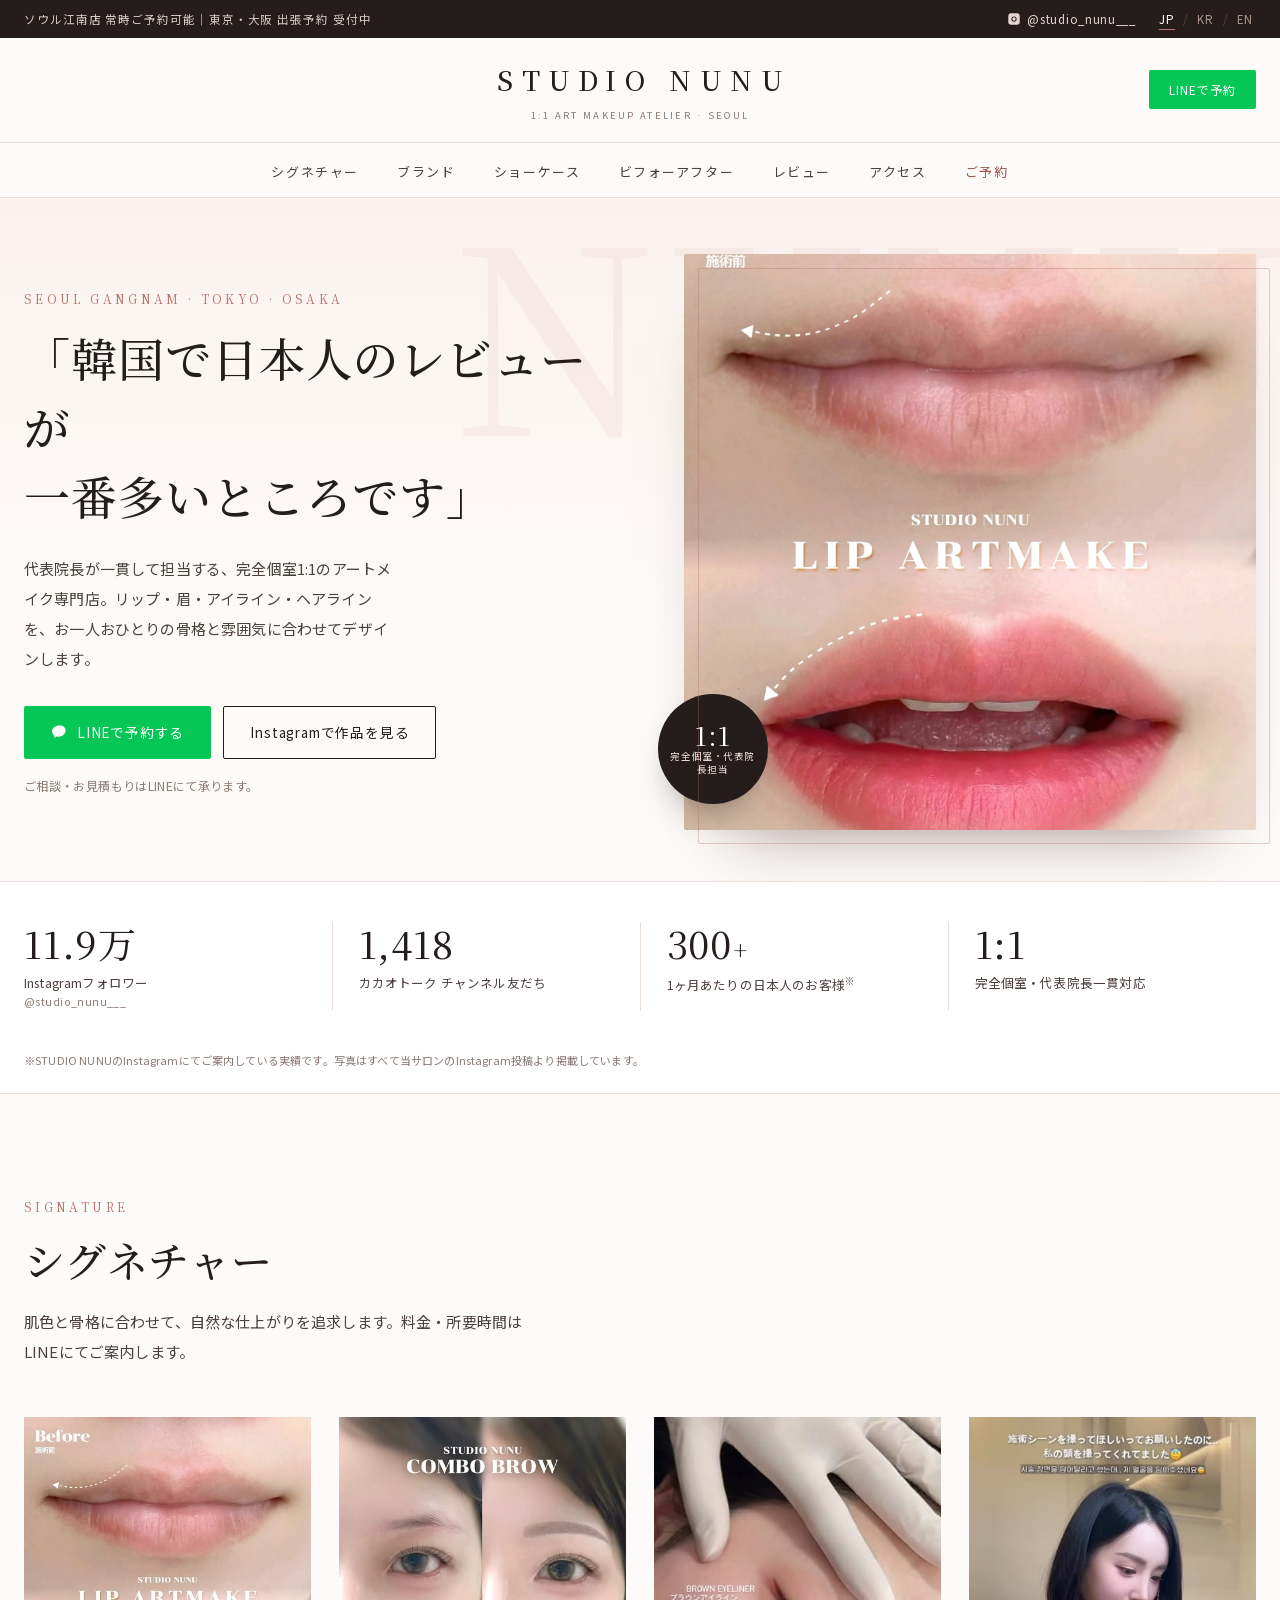
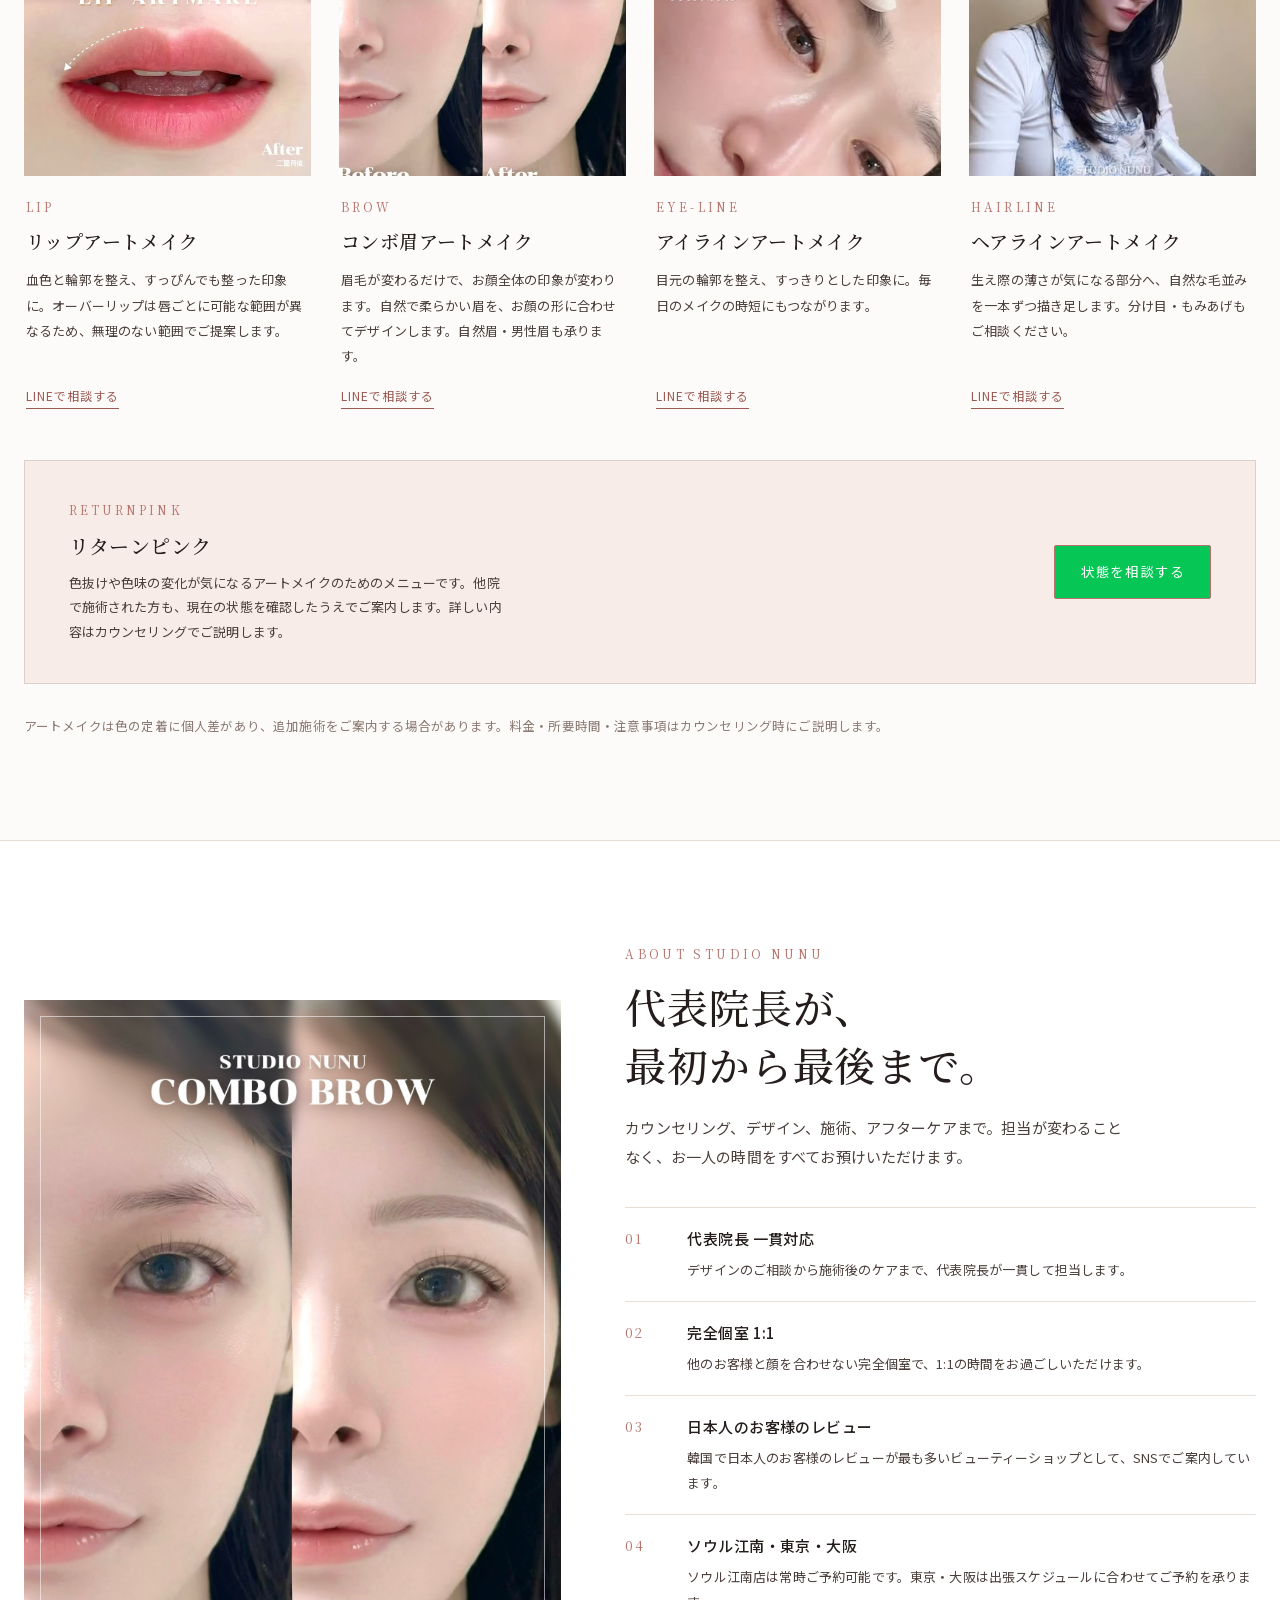
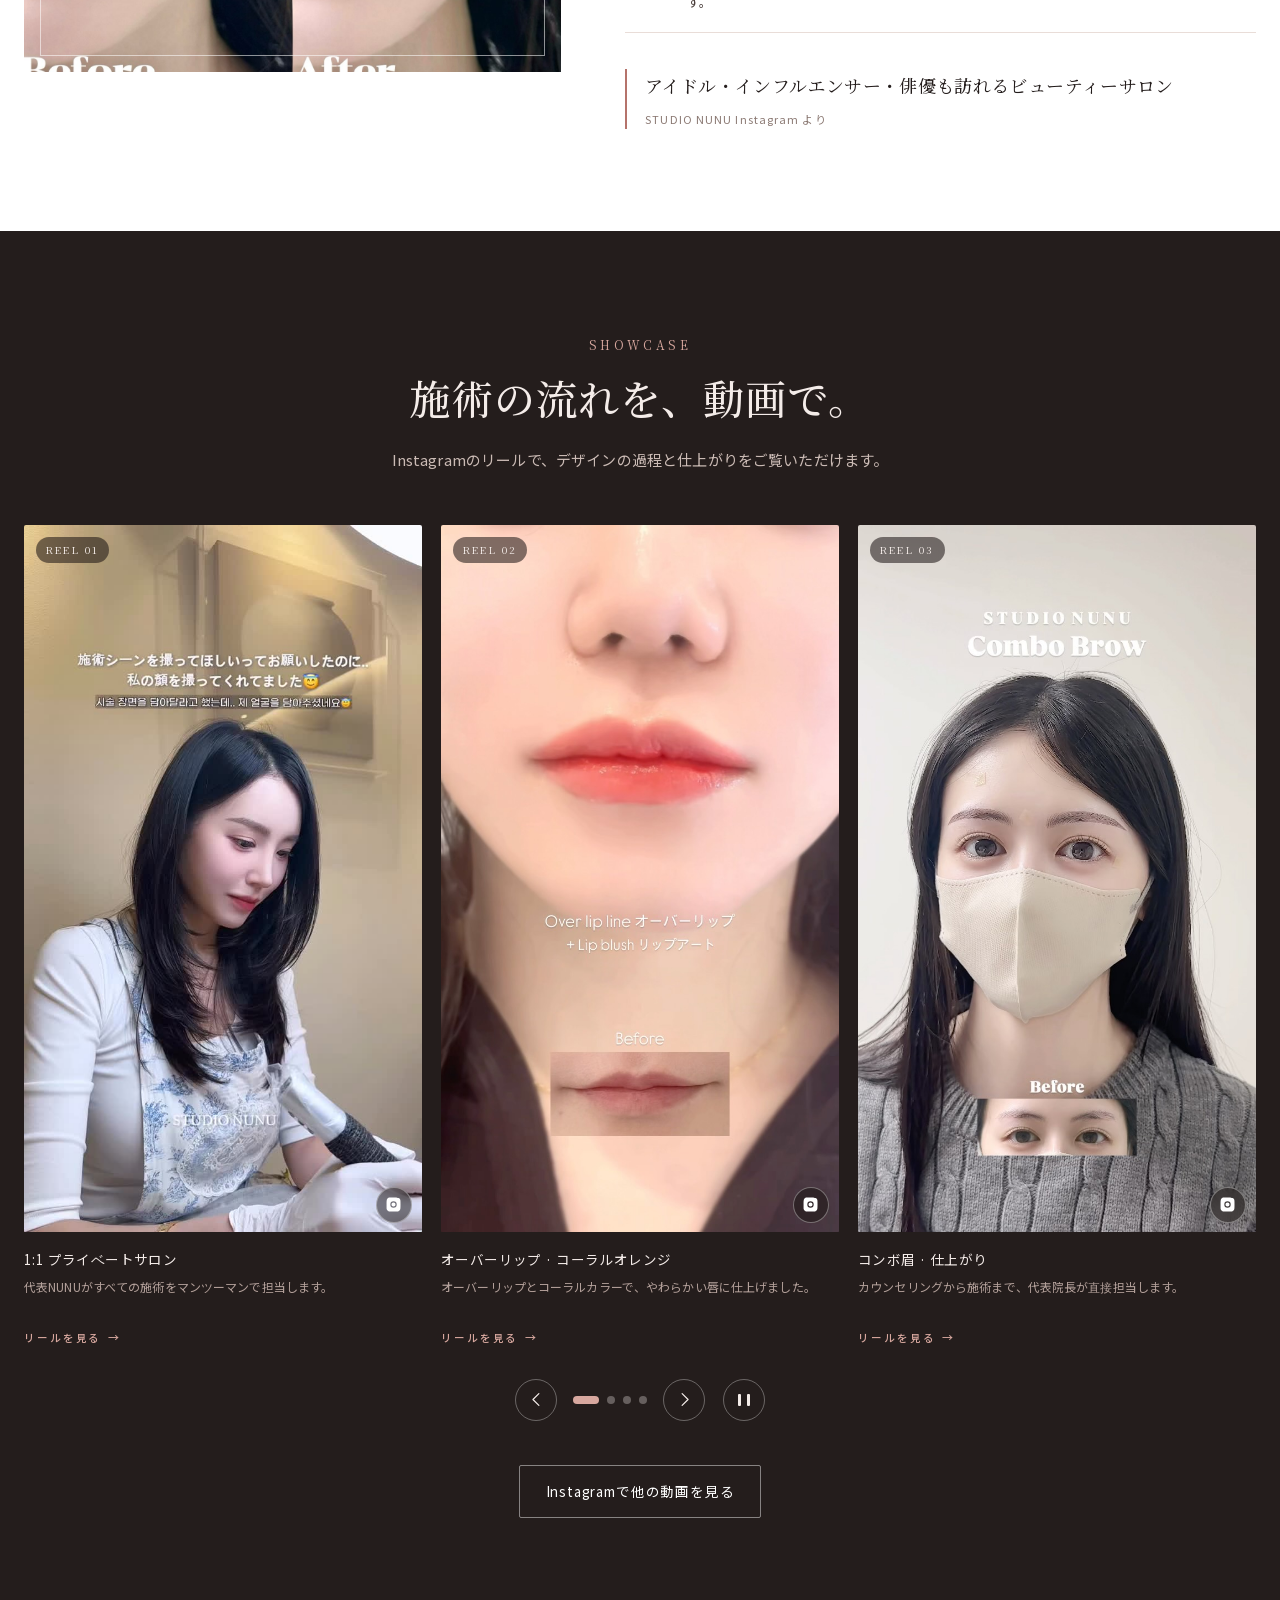
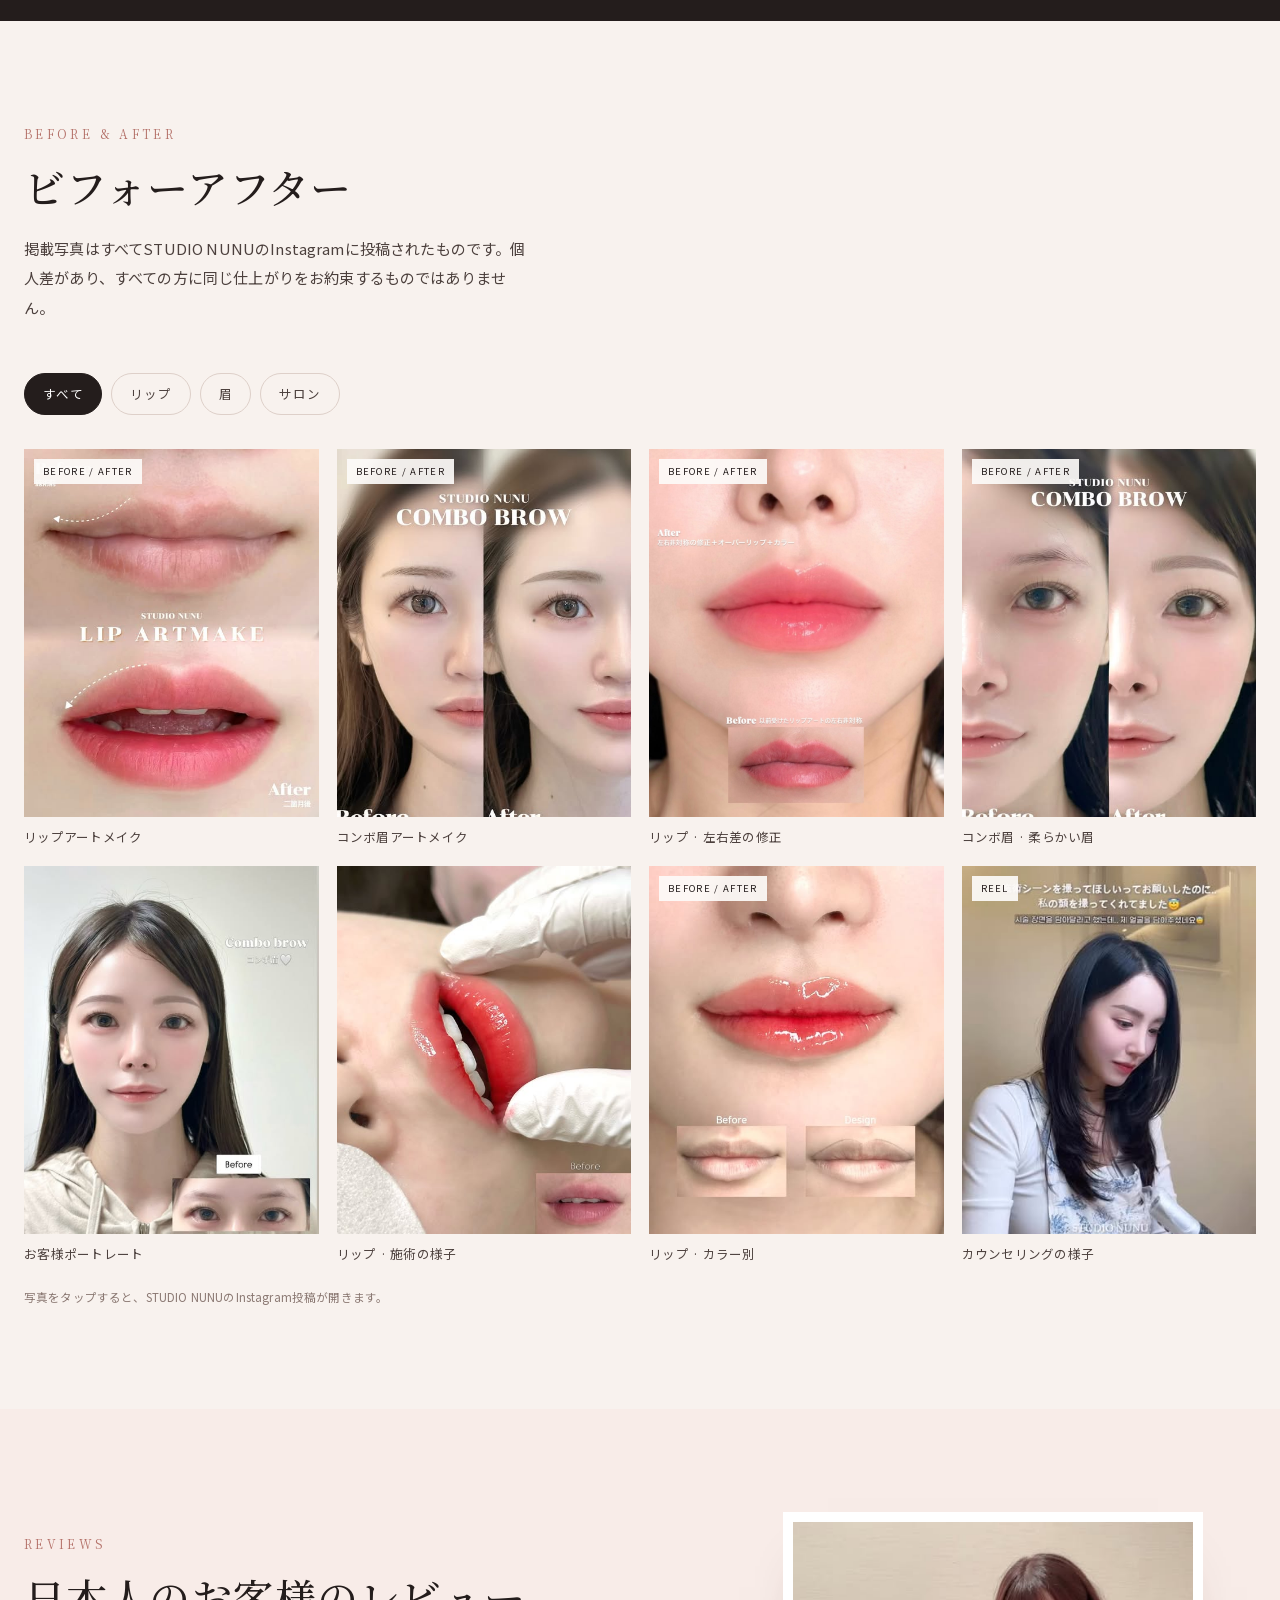
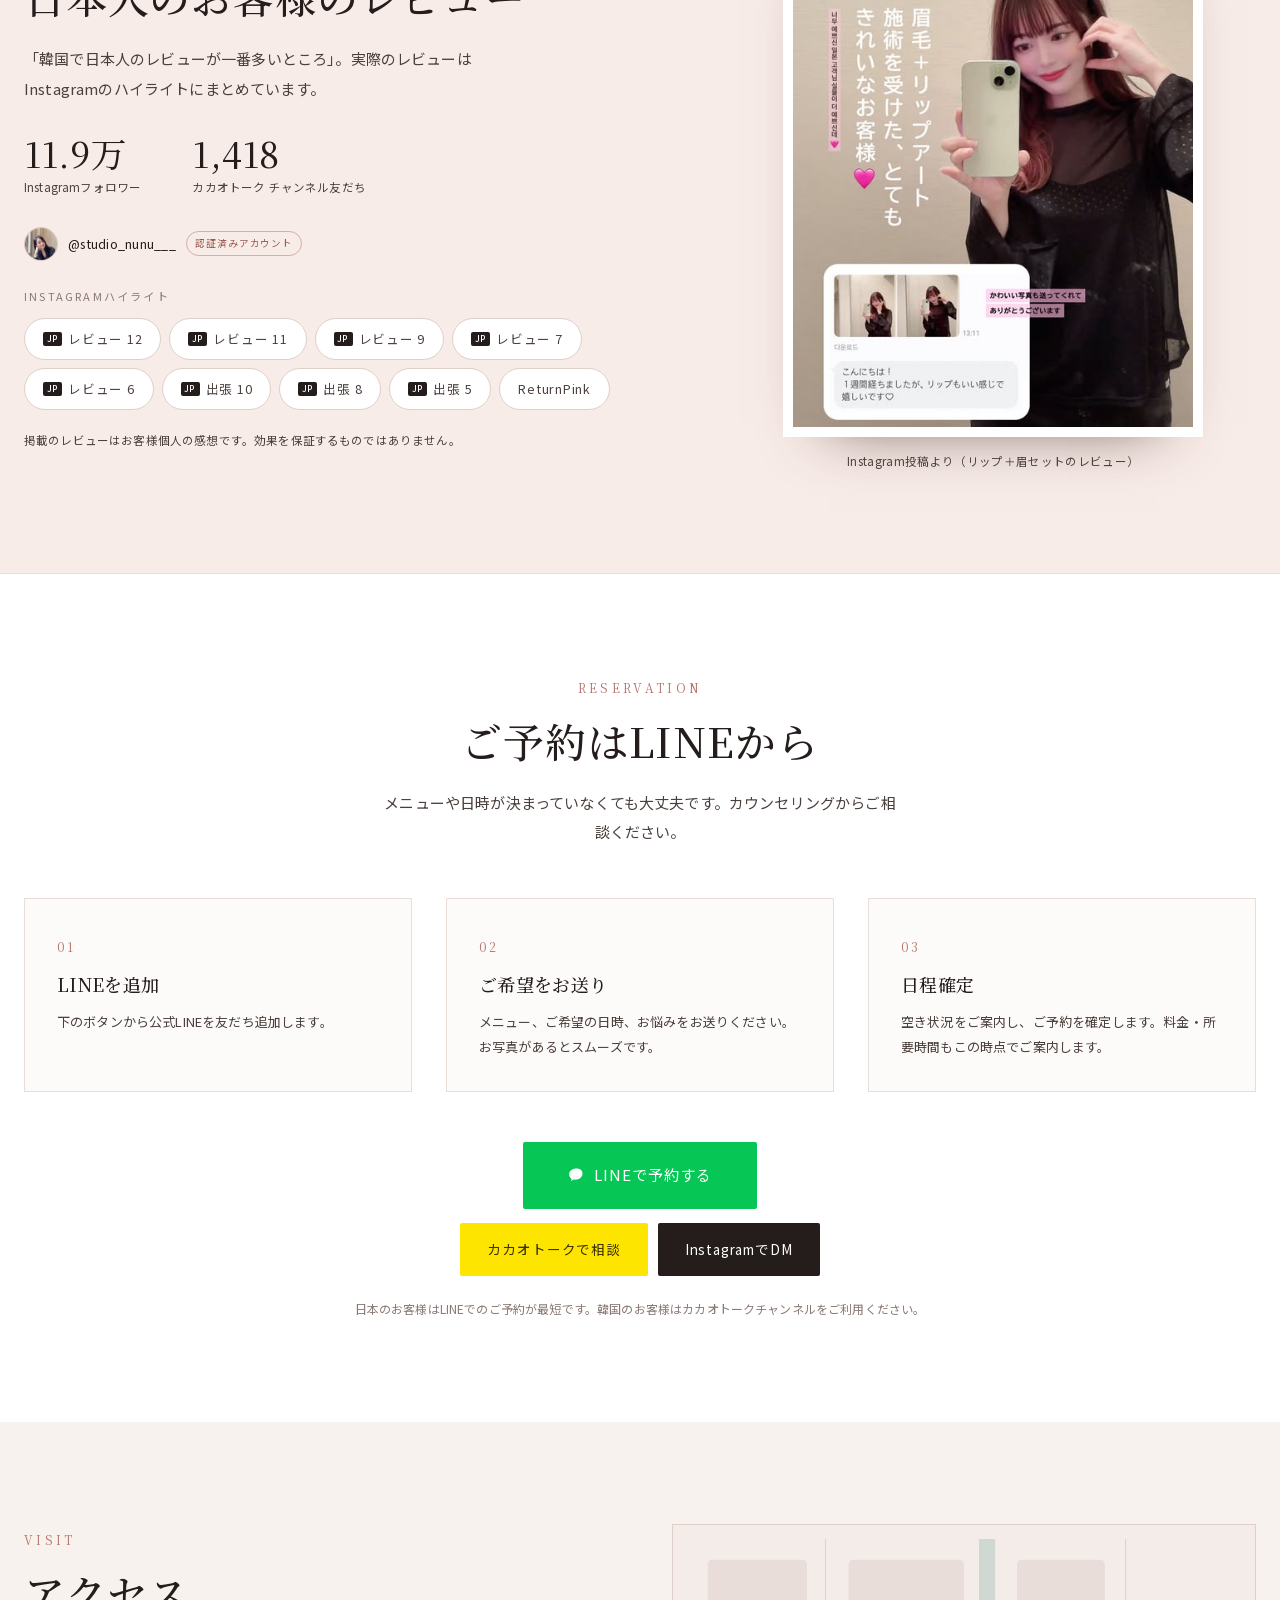
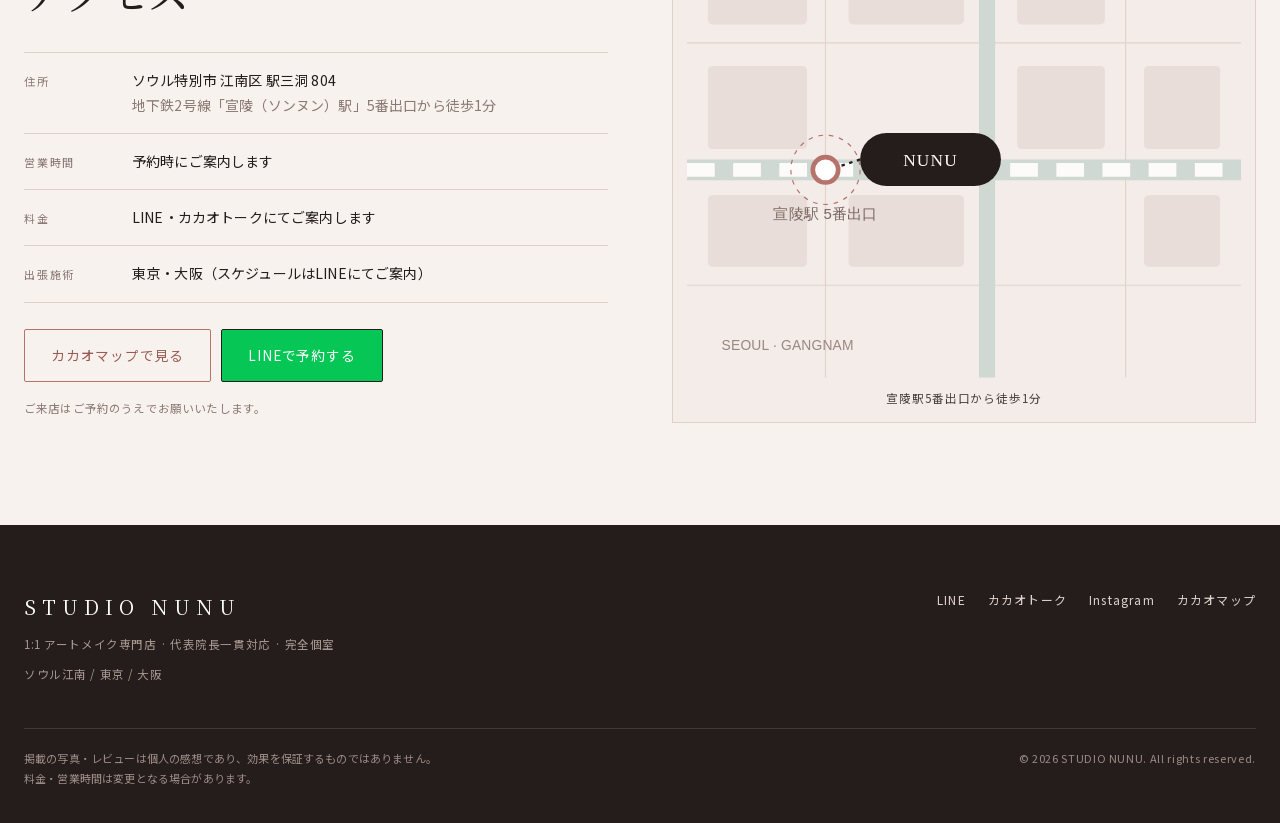
==== commit 3250876a: "showcase: Instagram reel carousel with autoplay video (4 reels) - fetch 4 reels (720x1280 H.264) + p" ====
--- a/index.html
+++ b/index.html
@@ -9,8 +9,8 @@
 <meta property="og:type" content="website">
 <meta property="og:title" content="STUDIO NUNU｜韓国江南・東京・大阪 1:1アートメイク専門店">
 <meta property="og:description" content="韓国で日本人のレビューが一番多いところ。代表院長一貫対応・完全個室1:1アートメイク専門店 STUDIO NUNU。">
-<meta property="og:image" content="https://snow196830-stack.github.io/studio-nunu/assets/lip-art-makeup.jpg">
-<meta property="og:url" content="https://snow196830-stack.github.io/studio-nunu/">
+<meta property="og:image" content="https://snow196830-stack.github.io/studionunu/assets/lip-art-makeup.jpg">
+<meta property="og:url" content="https://snow196830-stack.github.io/studionunu/">
 <meta name="twitter:card" content="summary_large_image">
 <link rel="icon" href="data:image/svg+xml,%3Csvg xmlns='http://www.w3.org/2000/svg' viewBox='0 0 64 64'%3E%3Crect width='64' height='64' rx='14' fill='%23241d1c'/%3E%3Ctext x='32' y='43' font-family='Georgia,serif' font-size='28' fill='%23f7e9e6' text-anchor='middle'%3EN%3C/text%3E%3C/svg%3E">
 <link rel="preconnect" href="https://fonts.gstatic.com" crossorigin>
@@ -247,19 +247,73 @@
         <h2 class="section__title" data-i18n="showTitle">施術の流れを、動画で。</h2>
         <p class="section__lead" data-i18n="showLead">Instagramのリールで、デザインの過程と仕上がりをご覧いただけます。</p>
       </header>
-      <div class="reels">
-        <a class="reel reveal" href="https://www.instagram.com/studio_nunu___/reel/DfoVcE2pL9T/" target="_blank" rel="noopener">
-          <span class="reel__media"><img src="assets/post-07.jpg" alt="眉アートメイクの施術後" width="360" height="640" loading="lazy"><span class="reel__play" aria-hidden="true"></span></span>
-          <span class="reel__meta"><span class="reel__no">REEL 01</span><span class="reel__t" data-i18n="reel1">コンボ眉 · 仕上がり</span></span>
-        </a>
-        <a class="reel reveal" href="https://www.instagram.com/studio_nunu___/reel/De5m5-qJlwy/" target="_blank" rel="noopener">
-          <span class="reel__media"><img src="assets/post-10.jpg" alt="リップアートメイクの仕上がり" width="360" height="640" loading="lazy"><span class="reel__play" aria-hidden="true"></span></span>
-          <span class="reel__meta"><span class="reel__no">REEL 02</span><span class="reel__t" data-i18n="reel2">リップ · 仕上がり</span></span>
-        </a>
-        <a class="reel reveal" href="https://www.instagram.com/studio_nunu___/reel/DewGINkpBhm/" target="_blank" rel="noopener">
-          <span class="reel__media"><img src="assets/post-12.jpg" alt="眉の施術の様子" width="361" height="640" loading="lazy"><span class="reel__play" aria-hidden="true"></span></span>
-          <span class="reel__meta"><span class="reel__no">REEL 03</span><span class="reel__t" data-i18n="reel3">アイライン · 施術の様子</span></span>
-        </a>
+      <div class="reels reveal" id="reels" data-autoplay="5500">
+        <div class="reels__viewport" id="reelViewport" tabindex="0" role="group" aria-roledescription="carousel" aria-label="Instagram リール" data-i18n-aria="reelGroup">
+          <ul class="reels__track" id="reelTrack" role="list">
+            <li class="reels__slide" role="listitem">
+              <a class="reel" href="https://www.instagram.com/reel/Df1YAgnpRSL/" target="_blank" rel="noopener" data-i18n-aria="reel1a">
+                <span class="reel__media">
+                  <video class="reel__video" src="assets/reel-df1yagnprsl.mp4" poster="assets/reel-df1yagnprsl.jpg" width="720" height="1280" muted loop playsinline autoplay preload="metadata" aria-hidden="true" tabindex="-1"></video>
+                  <span class="reel__no">REEL 01</span>
+                  <span class="reel__ig" aria-hidden="true"><svg viewBox="0 0 24 24"><path d="M12 2.2c3.2 0 3.6 0 4.9.1 1.2.1 1.8.3 2.2.4.6.2 1 .5 1.4.9.4.4.7.8.9 1.4.2.4.4 1 .4 2.2.1 1.3.1 1.7.1 4.9s0 3.6-.1 4.9c-.1 1.2-.3 1.8-.4 2.2-.2.6-.5 1-.9 1.4-.4.4-.8.7-1.4.9-.4.2-1 .4-2.2.4-1.3.1-1.7.1-4.9.1s-3.6 0-4.9-.1c-1.2-.1-1.8-.3-2.2-.4-.6-.2-1-.5-1.4-.9-.4-.4-.7-.8-.9-1.4-.2-.4-.4-1-.4-2.2C2.2 15.6 2.2 15.2 2.2 12s0-3.6.1-4.9c.1-1.2.3-1.8.4-2.2.2-.6.5-1 .9-1.4.4-.4.8-.7 1.4-.9.4-.2 1-.4 2.2-.4C8.4 2.2 8.8 2.2 12 2.2Zm0 5.3a4.5 4.5 0 1 0 0 9 4.5 4.5 0 0 0 0-9Zm0 7.4a2.9 2.9 0 1 1 0-5.8 2.9 2.9 0 0 1 0 5.8Zm5.7-7.6a1.05 1.05 0 1 1-2.1 0 1.05 1.05 0 0 1 2.1 0Z"/></svg></span>
+                </span>
+                <span class="reel__meta">
+                  <span class="reel__t" data-i18n="reel1t">1:1 プライベートサロン</span>
+                  <span class="reel__d" data-i18n="reel1d">代表NUNUがすべての施術をマンツーマンで担当します。</span>
+                  <span class="reel__cta" data-i18n="reelCta">リールを見る</span>
+                </span>
+              </a>
+            </li>
+            <li class="reels__slide" role="listitem">
+              <a class="reel" href="https://www.instagram.com/reel/De5m5-qJlwy/" target="_blank" rel="noopener" data-i18n-aria="reel2a">
+                <span class="reel__media">
+                  <video class="reel__video" src="assets/reel-de5m5qjlwy.mp4" poster="assets/reel-de5m5qjlwy.jpg" width="720" height="1280" muted loop playsinline autoplay preload="metadata" aria-hidden="true" tabindex="-1"></video>
+                  <span class="reel__no">REEL 02</span>
+                  <span class="reel__ig" aria-hidden="true"><svg viewBox="0 0 24 24"><path d="M12 2.2c3.2 0 3.6 0 4.9.1 1.2.1 1.8.3 2.2.4.6.2 1 .5 1.4.9.4.4.7.8.9 1.4.2.4.4 1 .4 2.2.1 1.3.1 1.7.1 4.9s0 3.6-.1 4.9c-.1 1.2-.3 1.8-.4 2.2-.2.6-.5 1-.9 1.4-.4.4-.8.7-1.4.9-.4.2-1 .4-2.2.4-1.3.1-1.7.1-4.9.1s-3.6 0-4.9-.1c-1.2-.1-1.8-.3-2.2-.4-.6-.2-1-.5-1.4-.9-.4-.4-.7-.8-.9-1.4-.2-.4-.4-1-.4-2.2C2.2 15.6 2.2 15.2 2.2 12s0-3.6.1-4.9c.1-1.2.3-1.8.4-2.2.2-.6.5-1 .9-1.4.4-.4.8-.7 1.4-.9.4-.2 1-.4 2.2-.4C8.4 2.2 8.8 2.2 12 2.2Zm0 5.3a4.5 4.5 0 1 0 0 9 4.5 4.5 0 0 0 0-9Zm0 7.4a2.9 2.9 0 1 1 0-5.8 2.9 2.9 0 0 1 0 5.8Zm5.7-7.6a1.05 1.05 0 1 1-2.1 0 1.05 1.05 0 0 1 2.1 0Z"/></svg></span>
+                </span>
+                <span class="reel__meta">
+                  <span class="reel__t" data-i18n="reel2t">オーバーリップ · コーラルオレンジ</span>
+                  <span class="reel__d" data-i18n="reel2d">オーバーリップとコーラルカラーで、やわらかい唇に仕上げました。</span>
+                  <span class="reel__cta" data-i18n="reelCta">リールを見る</span>
+                </span>
+              </a>
+            </li>
+            <li class="reels__slide" role="listitem">
+              <a class="reel" href="https://www.instagram.com/reel/DfoVcE2pL9T/" target="_blank" rel="noopener" data-i18n-aria="reel3a">
+                <span class="reel__media">
+                  <video class="reel__video" src="assets/reel-dfovce2pl9t.mp4" poster="assets/reel-dfovce2pl9t.jpg" width="720" height="1280" muted loop playsinline autoplay preload="metadata" aria-hidden="true" tabindex="-1"></video>
+                  <span class="reel__no">REEL 03</span>
+                  <span class="reel__ig" aria-hidden="true"><svg viewBox="0 0 24 24"><path d="M12 2.2c3.2 0 3.6 0 4.9.1 1.2.1 1.8.3 2.2.4.6.2 1 .5 1.4.9.4.4.7.8.9 1.4.2.4.4 1 .4 2.2.1 1.3.1 1.7.1 4.9s0 3.6-.1 4.9c-.1 1.2-.3 1.8-.4 2.2-.2.6-.5 1-.9 1.4-.4.4-.8.7-1.4.9-.4.2-1 .4-2.2.4-1.3.1-1.7.1-4.9.1s-3.6 0-4.9-.1c-1.2-.1-1.8-.3-2.2-.4-.6-.2-1-.5-1.4-.9-.4-.4-.7-.8-.9-1.4-.2-.4-.4-1-.4-2.2C2.2 15.6 2.2 15.2 2.2 12s0-3.6.1-4.9c.1-1.2.3-1.8.4-2.2.2-.6.5-1 .9-1.4.4-.4.8-.7 1.4-.9.4-.2 1-.4 2.2-.4C8.4 2.2 8.8 2.2 12 2.2Zm0 5.3a4.5 4.5 0 1 0 0 9 4.5 4.5 0 0 0 0-9Zm0 7.4a2.9 2.9 0 1 1 0-5.8 2.9 2.9 0 0 1 0 5.8Zm5.7-7.6a1.05 1.05 0 1 1-2.1 0 1.05 1.05 0 0 1 2.1 0Z"/></svg></span>
+                </span>
+                <span class="reel__meta">
+                  <span class="reel__t" data-i18n="reel3t">コンボ眉 · 仕上がり</span>
+                  <span class="reel__d" data-i18n="reel3d">カウンセリングから施術まで、代表院長が直接担当します。</span>
+                  <span class="reel__cta" data-i18n="reelCta">リールを見る</span>
+                </span>
+              </a>
+            </li>
+            <li class="reels__slide" role="listitem">
+              <a class="reel" href="https://www.instagram.com/reel/DewGINkpBhm/" target="_blank" rel="noopener" data-i18n-aria="reel4a">
+                <span class="reel__media">
+                  <video class="reel__video" src="assets/reel-dewginkpbhm.mp4" poster="assets/reel-dewginkpbhm.jpg" width="720" height="1280" muted loop playsinline autoplay preload="metadata" aria-hidden="true" tabindex="-1"></video>
+                  <span class="reel__no">REEL 04</span>
+                  <span class="reel__ig" aria-hidden="true"><svg viewBox="0 0 24 24"><path d="M12 2.2c3.2 0 3.6 0 4.9.1 1.2.1 1.8.3 2.2.4.6.2 1 .5 1.4.9.4.4.7.8.9 1.4.2.4.4 1 .4 2.2.1 1.3.1 1.7.1 4.9s0 3.6-.1 4.9c-.1 1.2-.3 1.8-.4 2.2-.2.6-.5 1-.9 1.4-.4.4-.8.7-1.4.9-.4.2-1 .4-2.2.4-1.3.1-1.7.1-4.9.1s-3.6 0-4.9-.1c-1.2-.1-1.8-.3-2.2-.4-.6-.2-1-.5-1.4-.9-.4-.4-.7-.8-.9-1.4-.2-.4-.4-1-.4-2.2C2.2 15.6 2.2 15.2 2.2 12s0-3.6.1-4.9c.1-1.2.3-1.8.4-2.2.2-.6.5-1 .9-1.4.4-.4.8-.7 1.4-.9.4-.2 1-.4 2.2-.4C8.4 2.2 8.8 2.2 12 2.2Zm0 5.3a4.5 4.5 0 1 0 0 9 4.5 4.5 0 0 0 0-9Zm0 7.4a2.9 2.9 0 1 1 0-5.8 2.9 2.9 0 0 1 0 5.8Zm5.7-7.6a1.05 1.05 0 1 1-2.1 0 1.05 1.05 0 0 1 2.1 0Z"/></svg></span>
+                </span>
+                <span class="reel__meta">
+                  <span class="reel__t" data-i18n="reel4t">ブラウンアイライン · 施術の様子</span>
+                  <span class="reel__d" data-i18n="reel4d">柔らかく上品な印象のブラウンカラーで目元を整えます。</span>
+                  <span class="reel__cta" data-i18n="reelCta">リールを見る</span>
+                </span>
+              </a>
+            </li>
+          </ul>
+        </div>
+        <div class="reels__controls">
+          <button type="button" class="reels__nav" id="reelPrev" aria-label="前のリール" data-i18n-aria="reelPrev"><svg viewBox="0 0 24 24" aria-hidden="true"><path d="M15 4.5 7.5 12l7.5 7.5"/></svg></button>
+          <div class="reels__dots" id="reelDots" role="group" aria-label="リールを選ぶ" data-i18n-aria="reelDotsLabel"></div>
+          <button type="button" class="reels__nav" id="reelNext" aria-label="次のリール" data-i18n-aria="reelNext"><svg viewBox="0 0 24 24" aria-hidden="true"><path d="M9 4.5 16.5 12 9 19.5"/></svg></button>
+          <button type="button" class="reels__toggle" id="reelToggle" aria-label="自動再生を停止" aria-pressed="false" data-jp-pause="自動再生を停止" data-jp-play="自動再生を再開"><span class="reels__toggle-icon" aria-hidden="true"></span></button>
+        </div>
       </div>
       <p class="showcase__more"><a class="btn btn--ghost btn--ghost-light" href="https://www.instagram.com/studio_nunu___" target="_blank" rel="noopener" data-i18n="showMore">Instagramで他の動画を見る</a></p>
     </div>
--- a/styles.css
+++ b/styles.css
@@ -350,32 +350,106 @@
 .about__quote p{font-family:var(--serif);font-size:clamp(15px,1.6vw,18px);line-height:1.8;letter-spacing:.02em}
 .about__quote cite{display:block;margin-top:8px;font-size:11px;font-style:normal;letter-spacing:.1em;color:var(--muted)}
 
-/* ---------- showcase ---------- */
+/* ---------- showcase / reels carousel ---------- */
 .section--showcase{background:var(--ink);color:#f4ece9}
 .section--showcase .eyebrow{color:#d8a89f}
 .section--showcase .section__lead{color:#cbbbb5}
-.reels{display:grid;grid-template-columns:repeat(3,1fr);gap:clamp(14px,2vw,26px)}
-.reel{display:block}
-.reel__media{display:block;position:relative;overflow:hidden;aspect-ratio:9/16;background:#1b1514}
-.reel__media img{width:100%;height:100%;object-fit:cover;transition:transform 1.1s var(--ease),opacity .5s}
-.reel:hover .reel__media img{transform:scale(1.04);opacity:.86}
-.reel__play{
-  position:absolute;left:50%;top:50%;translate:-50% -50%;
-  width:56px;height:56px;border-radius:50%;
-  border:1px solid rgba(255,255,255,.8);
-  background:rgba(20,15,14,.28);
-  backdrop-filter:blur(2px);
-  transition:background .3s,transform .3s var(--ease);
-}
-.reel__play::after{
-  content:"";position:absolute;left:50%;top:50%;translate:-40% -50%;
-  border-style:solid;border-width:8px 0 8px 13px;
-  border-color:transparent transparent transparent #fff;
-}
-.reel:hover .reel__play{background:rgba(20,15,14,.55);transform:translate(-50%,-50%) scale(1.06)}
-.reel__meta{display:flex;align-items:baseline;gap:12px;padding-top:14px}
-.reel__no{font-family:var(--serif);font-size:11px;letter-spacing:.24em;color:#9d8b85}
-.reel__t{font-size:13px;letter-spacing:.04em;color:#f4ece9}
+.reels{--reel-gap:clamp(10px,1.5vw,22px);--reel-per:3;position:relative}
+.reels__viewport{
+  overflow-x:auto;overflow-y:hidden;
+  scroll-snap-type:x mandatory;
+  scroll-behavior:smooth;
+  scrollbar-width:none;-ms-overflow-style:none;
+  -webkit-overflow-scrolling:touch;
+  overscroll-behavior-x:contain;
+}
+.reels__viewport::-webkit-scrollbar{display:none}
+.reels__viewport:focus-visible{outline:2px solid #d8a89f;outline-offset:8px}
+.reels__track{display:flex;gap:var(--reel-gap);margin:0;padding:0;list-style:none}
+.reels__slide{
+  flex:0 0 calc((100% - (var(--reel-per) - 1) * var(--reel-gap)) / var(--reel-per));
+  scroll-snap-align:start;scroll-snap-stop:always;
+}
+.reel{display:block;color:inherit;text-decoration:none}
+.reel__media{display:block;position:relative;overflow:hidden;aspect-ratio:9/16;background:#1b1514;border-radius:2px;isolation:isolate}
+.reel__video{
+  display:block;width:100%;height:100%;object-fit:cover;background:#1b1514;
+  transition:transform 1.2s var(--ease),opacity .5s;
+}
+.reel:hover .reel__video,.reel:focus-visible .reel__video{transform:scale(1.04);opacity:.88}
+.reel__no{
+  position:absolute;left:12px;top:12px;z-index:2;
+  font-family:var(--serif);font-size:10px;letter-spacing:.22em;
+  padding:4px 10px;border-radius:999px;
+  background:rgba(24,18,17,.55);color:#f4ece9;
+  backdrop-filter:blur(6px);-webkit-backdrop-filter:blur(6px);
+}
+.reel__ig{
+  position:absolute;right:10px;bottom:10px;z-index:2;
+  width:36px;height:36px;border-radius:50%;display:grid;place-items:center;
+  background:rgba(24,18,17,.5);border:1px solid rgba(255,255,255,.35);
+  backdrop-filter:blur(6px);-webkit-backdrop-filter:blur(6px);
+  transition:background .3s,border-color .3s,transform .3s var(--ease);
+}
+.reel__ig svg{width:17px;height:17px;fill:#fff}
+.reel:hover .reel__ig,.reel:focus-visible .reel__ig{background:rgba(255,255,255,.92);border-color:#fff;transform:scale(1.06)}
+.reel:hover .reel__ig svg,.reel:focus-visible .reel__ig svg{fill:var(--ink)}
+.reel__meta{display:block;padding-top:15px}
+.reel__t{display:block;font-size:13.5px;letter-spacing:.03em;color:#f4ece9}
+.reel__d{
+  display:-webkit-box;-webkit-line-clamp:2;-webkit-box-orient:vertical;overflow:hidden;
+  min-height:3.5em;
+  margin-top:5px;font-size:12px;line-height:1.75;letter-spacing:.01em;color:#b3a09a;
+}
+.reel__cta{
+  display:inline-flex;align-items:center;gap:7px;margin-top:10px;
+  font-size:10.5px;font-weight:500;letter-spacing:.18em;text-transform:uppercase;color:#d8a89f;
+  transition:color .3s,gap .3s var(--ease);
+}
+.reel__cta::after{content:"→";font-size:11px;letter-spacing:0}
+.reel:hover .reel__cta,.reel:focus-visible .reel__cta{color:#fff;gap:11px}
+
+.reels__controls{
+  display:flex;align-items:center;justify-content:center;gap:12px;
+  margin-top:clamp(20px,2.6vw,30px);
+}
+.reels__nav{
+  width:42px;height:42px;border-radius:50%;display:grid;place-items:center;
+  border:1px solid rgba(255,255,255,.32);background:transparent;color:#f4ece9;
+  cursor:pointer;transition:background .25s,border-color .25s,color .25s;
+}
+.reels__nav svg{width:19px;height:19px;fill:none;stroke:currentColor;stroke-width:1.5;stroke-linecap:round;stroke-linejoin:round}
+.reels__nav:hover,.reels__nav:focus-visible{background:#f4ece9;border-color:#f4ece9;color:var(--ink)}
+.reels__nav:active{transform:scale(.96)}
+.reels__dots{display:flex;align-items:center;justify-content:center;gap:8px;padding:0 4px}
+.reels__dot{
+  width:8px;height:8px;padding:0;border:0;border-radius:999px;
+  background:rgba(244,236,233,.32);cursor:pointer;
+  transition:width .35s var(--ease),background .3s;
+}
+.reels__dot:hover{background:rgba(244,236,233,.62)}
+.reels__dot[aria-current="true"]{width:26px;background:#d8a89f}
+.reels__dot:focus-visible{outline:2px solid #d8a89f;outline-offset:4px}
+.reels__toggle{
+  width:42px;height:42px;margin-left:6px;border-radius:50%;
+  display:grid;place-items:center;cursor:pointer;
+  border:1px solid rgba(255,255,255,.32);background:transparent;color:#f4ece9;
+  transition:background .25s,border-color .25s,color .25s;
+}
+.reels__toggle:hover,.reels__toggle:focus-visible{background:#f4ece9;border-color:#f4ece9;color:var(--ink)}
+.reels__toggle-icon{position:relative;display:block;width:12px;height:12px}
+.reels__toggle-icon::before,
+.reels__toggle-icon::after{
+  content:"";position:absolute;top:0;background:currentColor;border-radius:1px;
+}
+.reels__toggle-icon::before{left:0;width:3px;height:12px}
+.reels__toggle-icon::after{right:0;width:3px;height:12px}
+.reels__toggle[aria-pressed="true"] .reels__toggle-icon::before{
+  left:1px;top:0;width:0;height:0;
+  background:transparent;border-style:solid;border-width:6px 0 6px 10px;
+  border-color:transparent transparent transparent currentColor;border-radius:0;
+}
+.reels__toggle[aria-pressed="true"] .reels__toggle-icon::after{display:none}
 .showcase__more{margin-top:clamp(26px,3.5vw,44px);text-align:center}
 
 /* ---------- gallery ---------- */
@@ -506,7 +580,8 @@
 @media (prefers-reduced-motion:reduce){
   html{scroll-behavior:auto}
   .js .reveal{opacity:1;transform:none;transition:none}
-  .card__media img,.gal__media img,.reel__media img{transition:none}
+  .card__media img,.gal__media img,.reel__video{transition:none}
+  .reels__viewport{scroll-behavior:auto}
 }
 
 /* =========================================================
@@ -562,11 +637,13 @@
   .about__media{order:0}
   .reviews__media img{max-width:340px}
   .steps{grid-template-columns:1fr}
-  .reels{grid-template-columns:repeat(3,1fr);gap:8px}
-  .reel__play{width:38px;height:38px}
-  .reel__play::after{border-width:6px 0 6px 10px}
-  .reel__meta{flex-direction:column;gap:2px;padding-top:8px}
-  .reel__t{font-size:11.5px;line-height:1.5}
+  .reels{--reel-per:2;--reel-gap:10px}
+  .reel__meta{padding-top:11px}
+  .reel__t{font-size:12.5px;line-height:1.5}
+  .reel__d{font-size:11.5px;line-height:1.6;min-height:3.2em;margin-top:4px}
+  .reel__cta{font-size:10px;margin-top:8px}
+  .reels__nav{width:38px;height:38px}
+  .reels__toggle{width:38px;height:38px}
   .actionbar{display:flex}
   body{padding-bottom:74px}
   .footer__top{flex-direction:column;gap:24px}
@@ -592,4 +669,13 @@
   .res-cta__sub .btn{flex:1;white-space:normal;text-align:center}
   .visit__actions .btn,.hero__actions .btn{white-space:normal;text-align:center}
   .visit__list > div{grid-template-columns:78px 1fr}
-}
+  .reels{--reel-per:1}
+  .reels__slide{flex-basis:82%}
+  .reels__nav{display:none}
+  .reels__controls{gap:14px;margin-top:18px}
+  .reels__dots{flex:1;justify-content:flex-start}
+  .reels__toggle{width:36px;height:36px;margin-left:0}
+  .reel__no{left:9px;top:9px;font-size:9px;padding:3px 8px}
+  .reel__ig{right:8px;bottom:8px;width:30px;height:30px}
+  .reel__ig svg{width:15px;height:15px}
+}
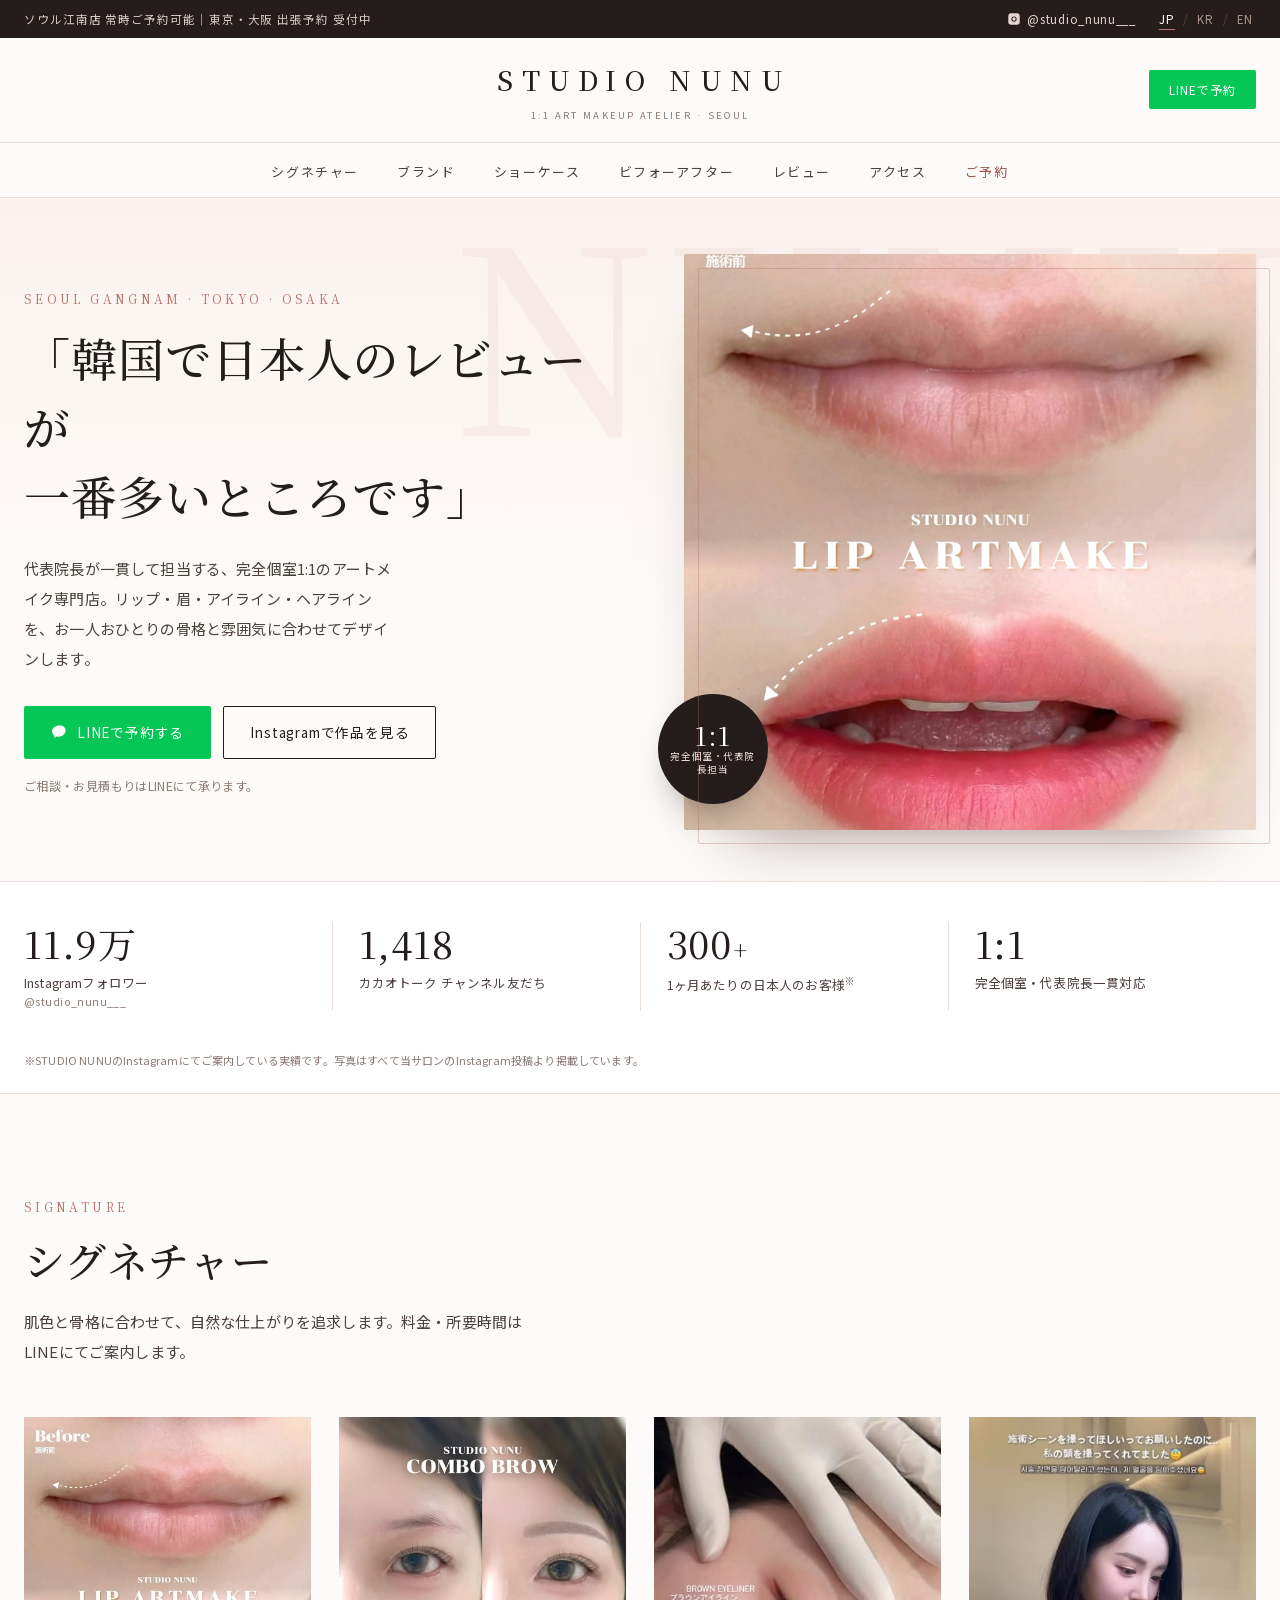
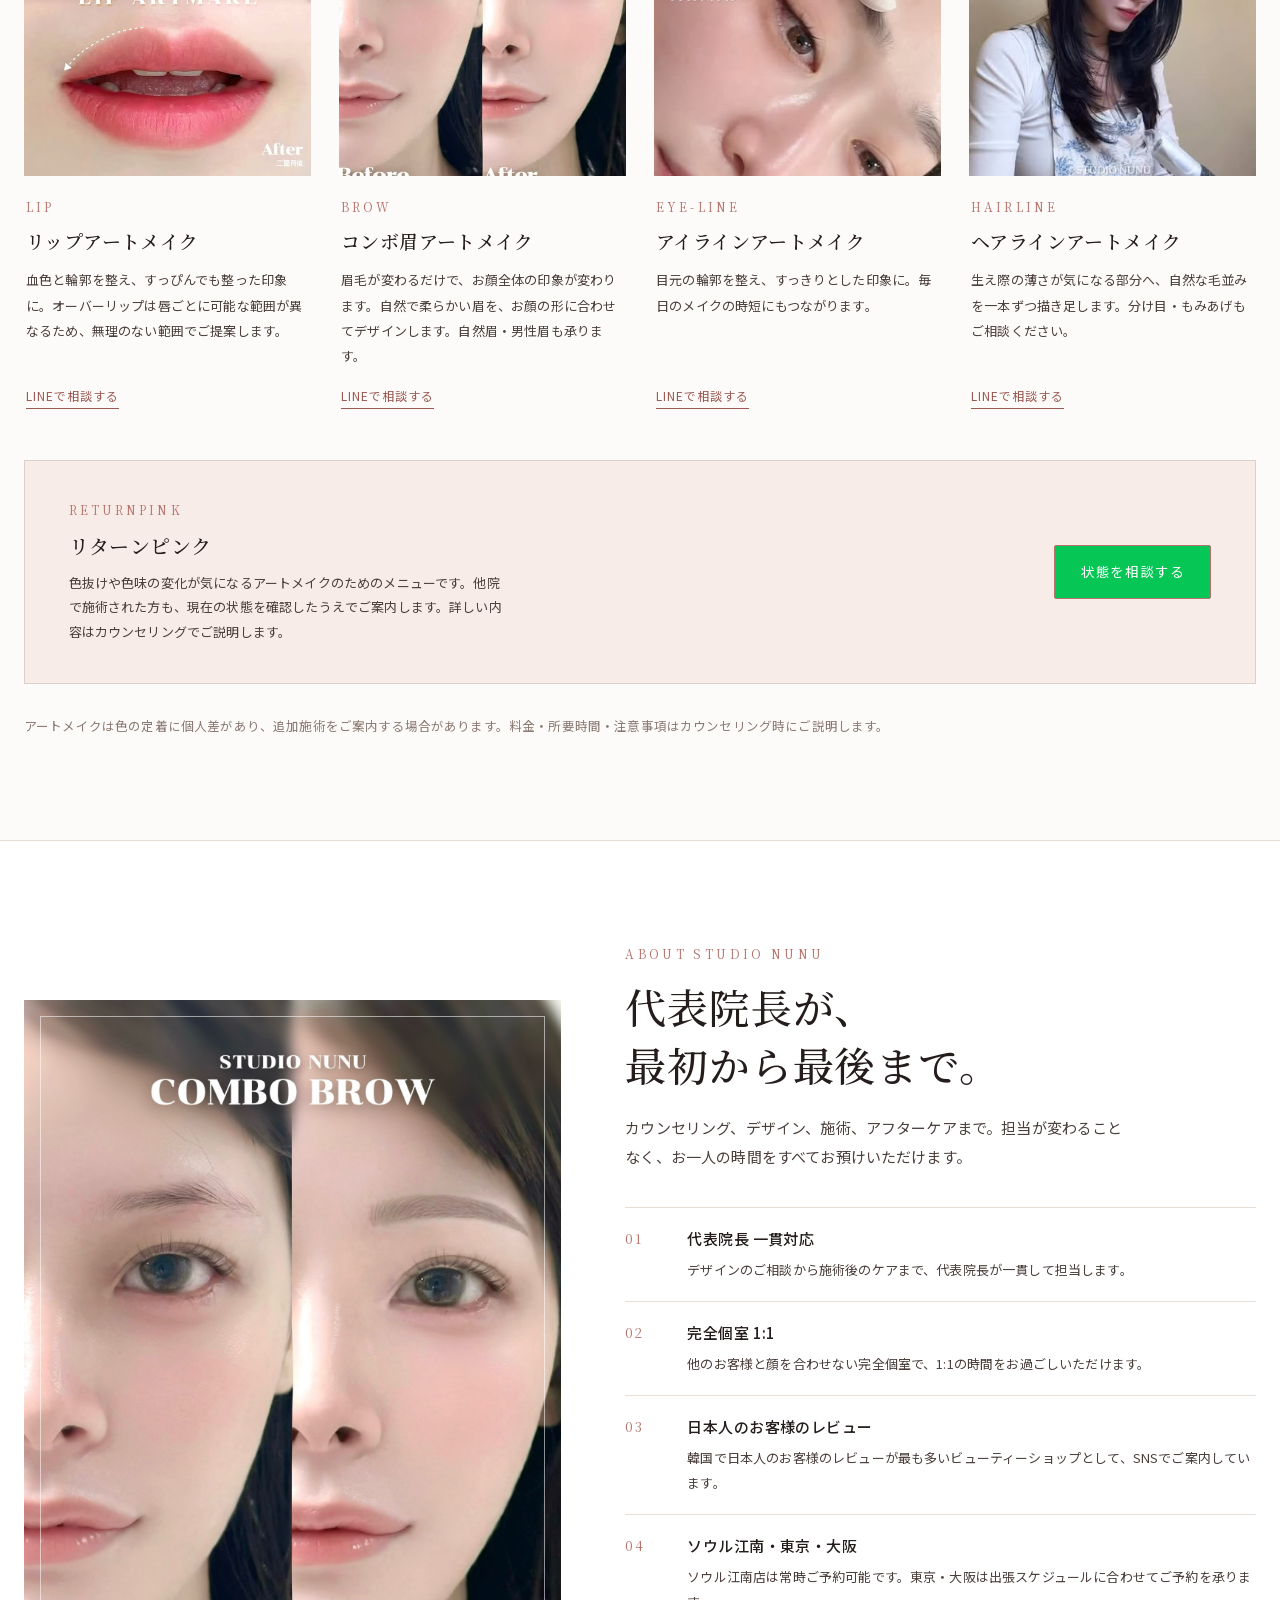
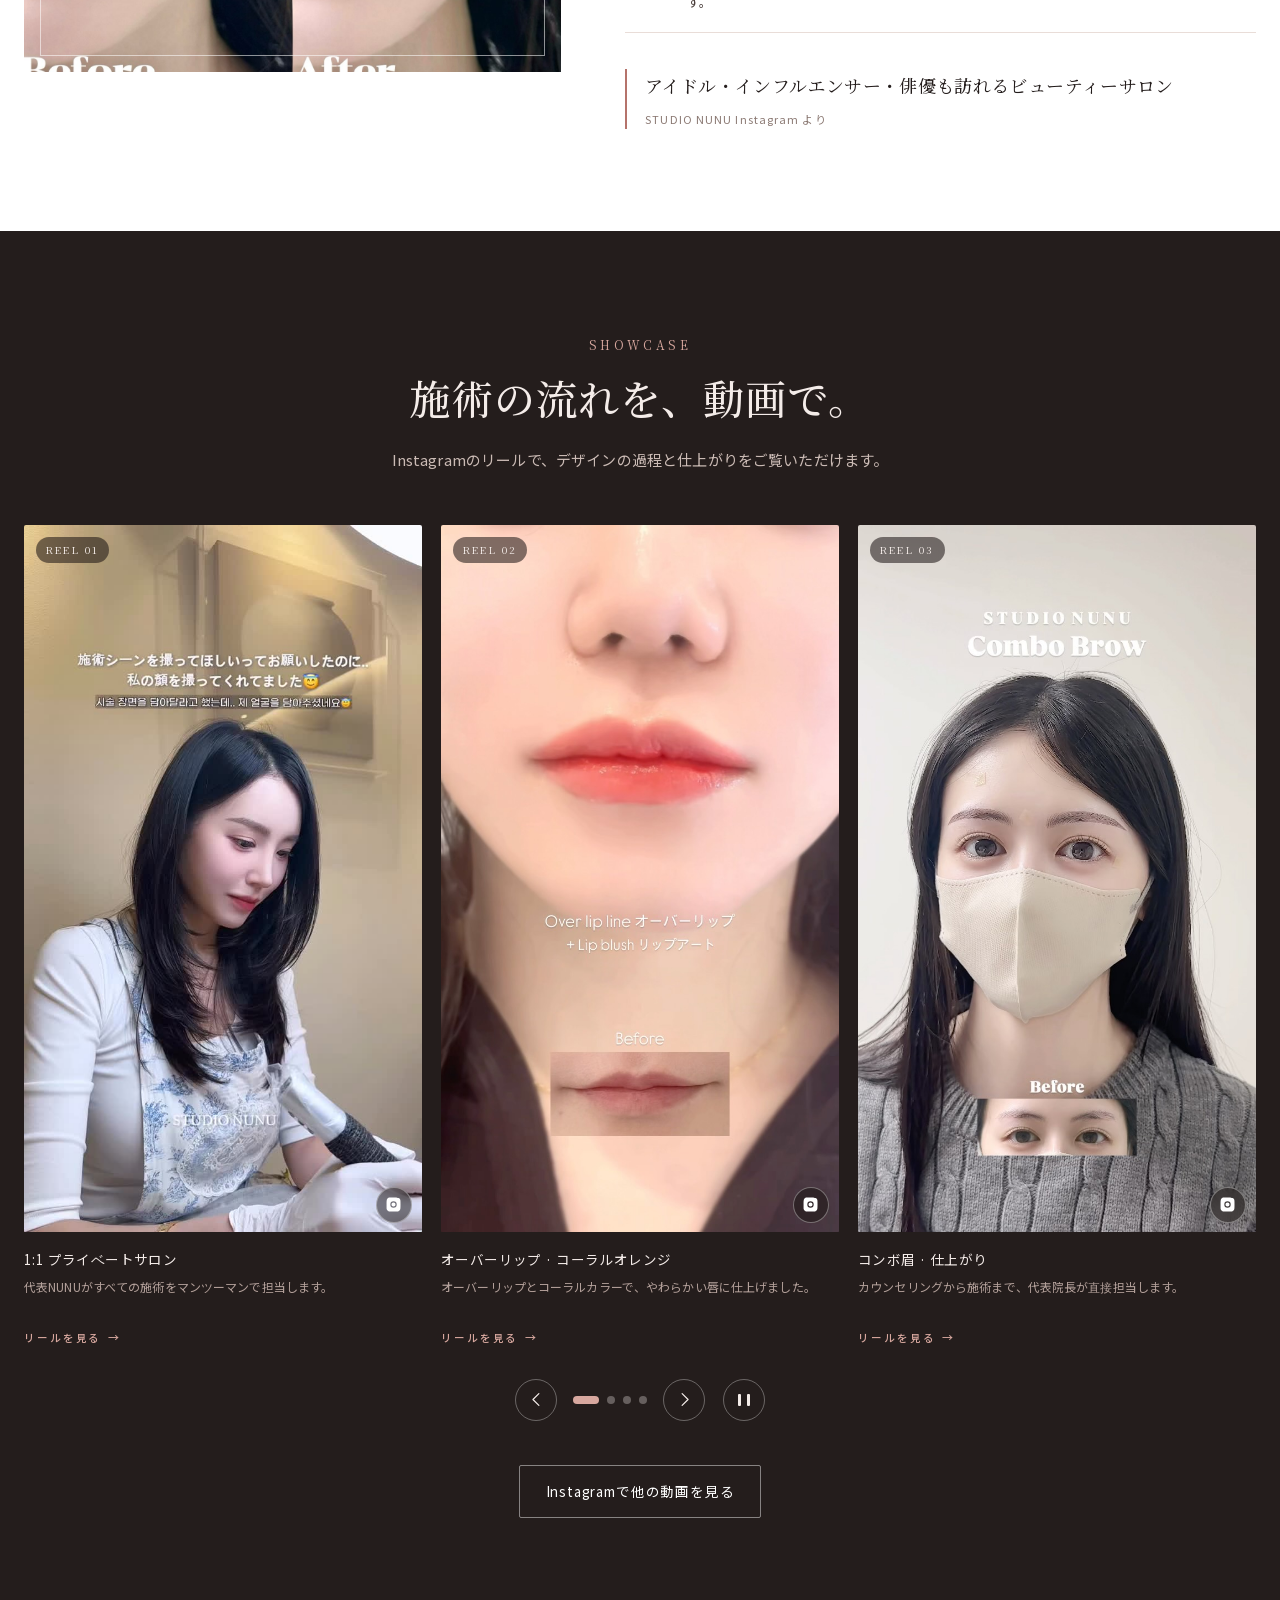
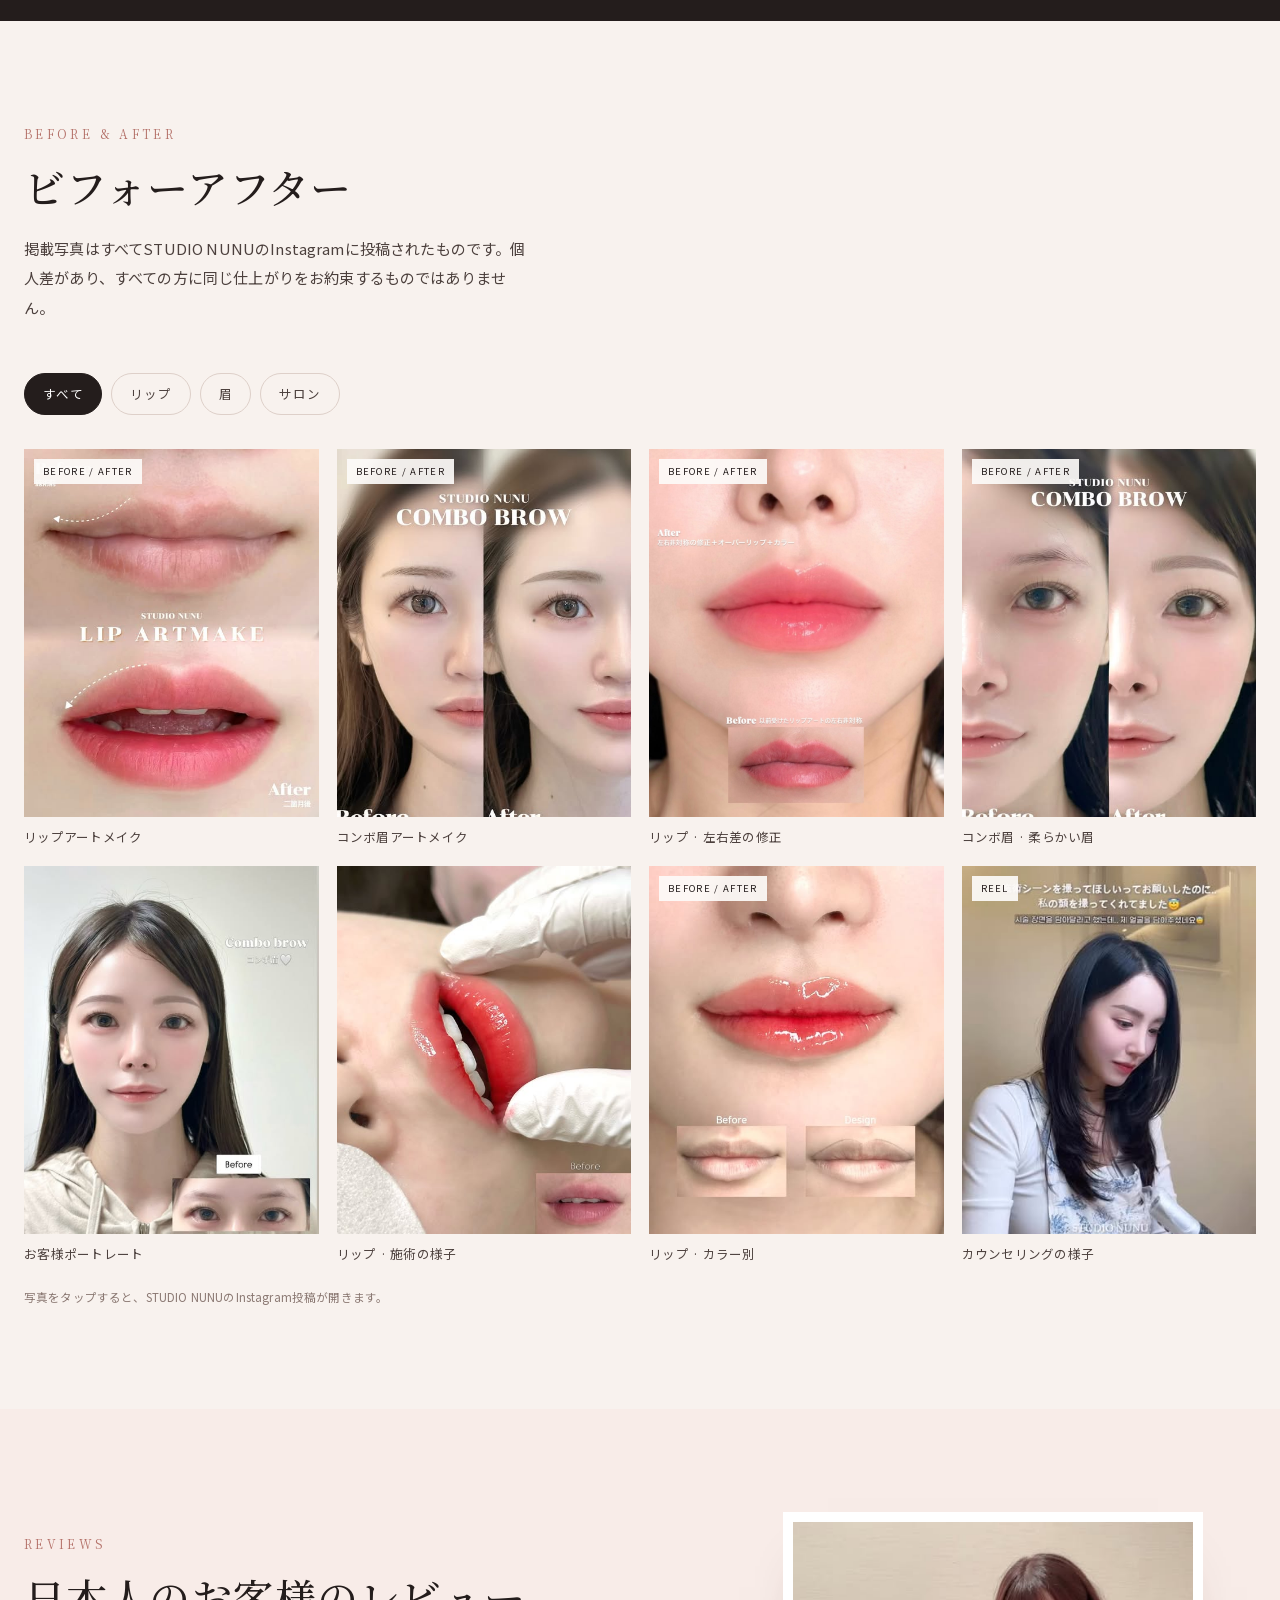
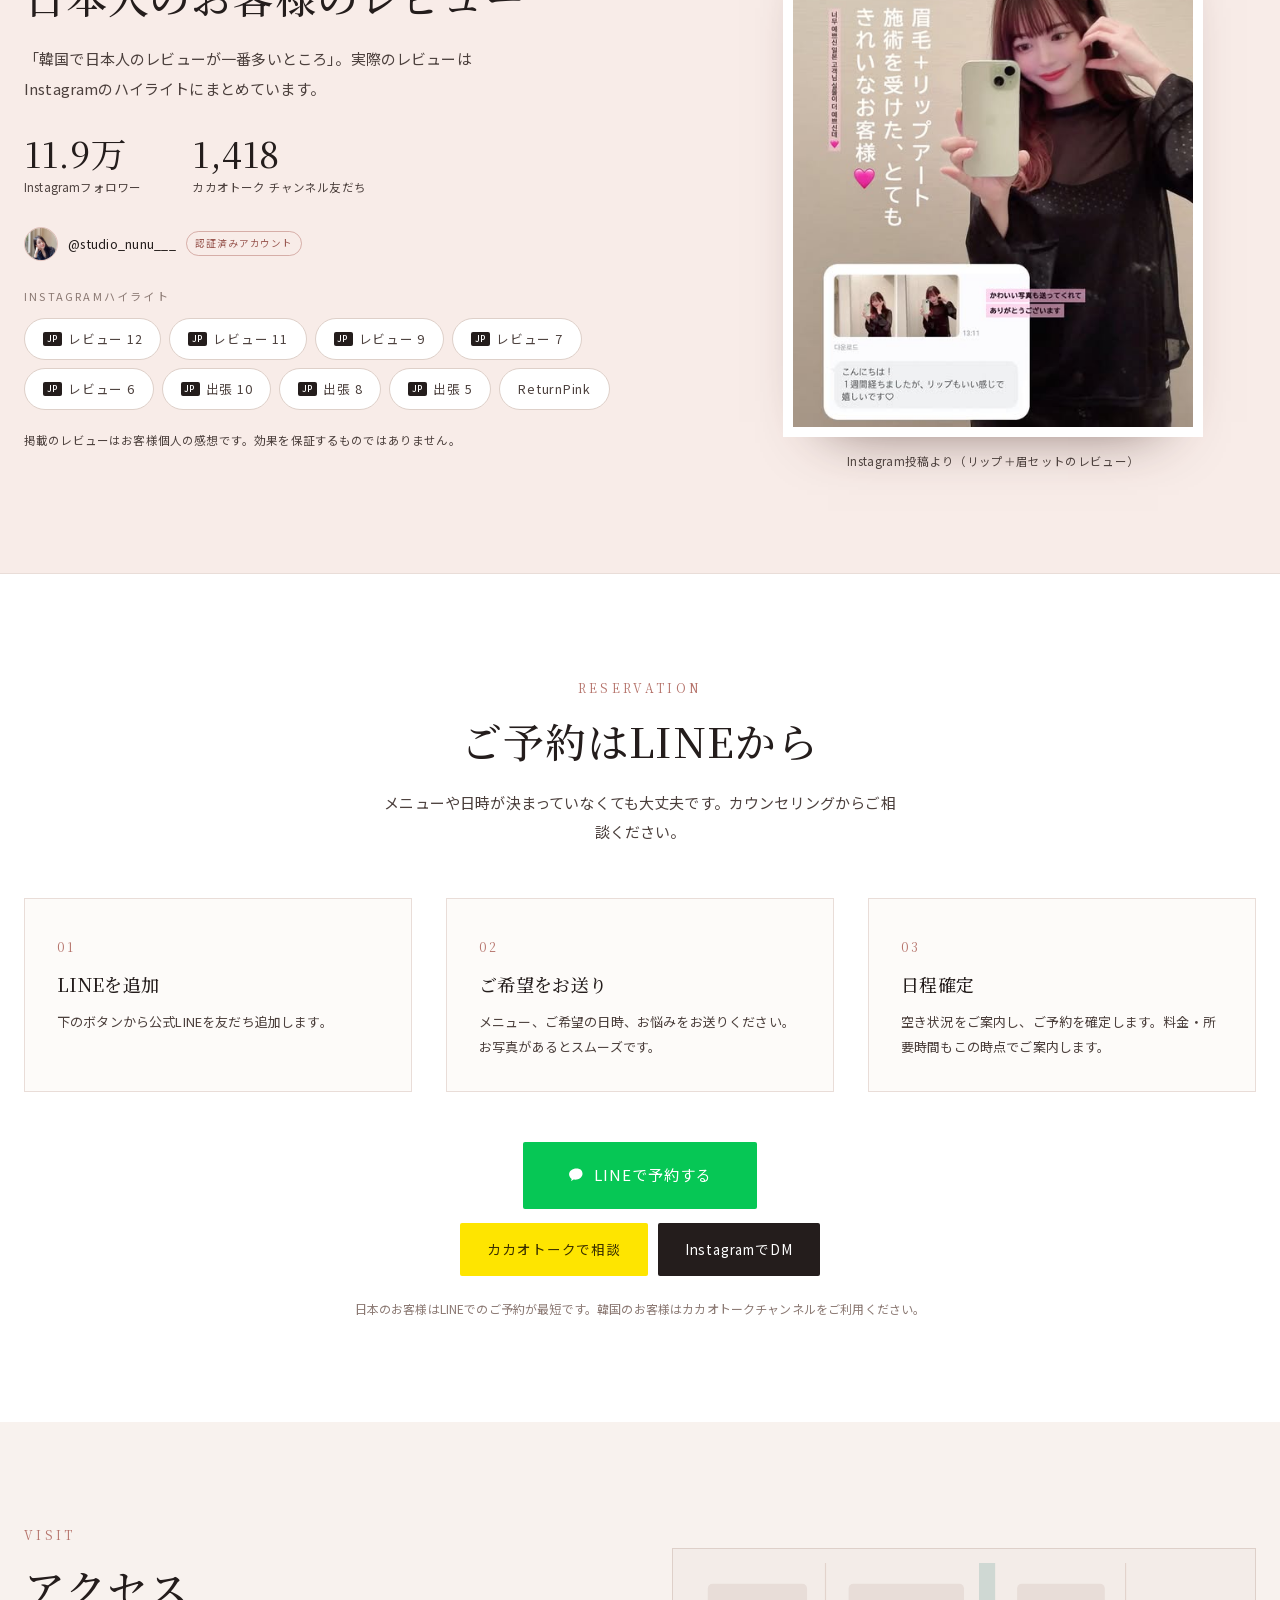
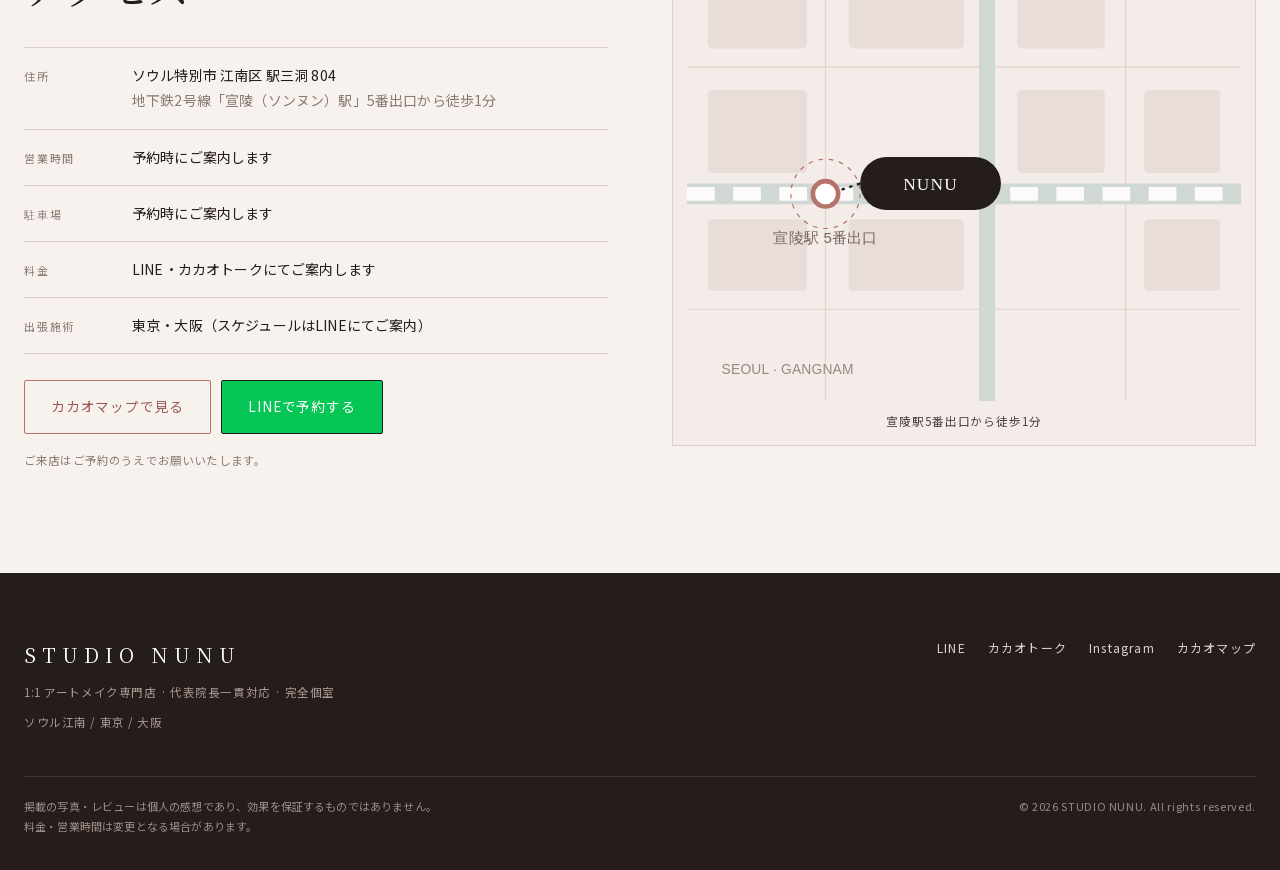
==== commit 77062848: "admin: 원장님용 /admin/ 편집 페이지 + data/content.json 분리 - data/content.json: 공지바/히어로/시술 메뉴·가격/영업시간·주소·주차/예" ====
--- a/index.html
+++ b/index.html
@@ -26,10 +26,10 @@
 <!-- ============ UTILITY BAR ============ -->
 <div class="util-bar">
   <div class="container util-bar__inner">
-    <p class="util-bar__note" data-i18n="utilNote">ソウル江南店 常時ご予約可能｜東京・大阪 出張予約 受付中</p>
-    <p class="util-bar__note util-bar__note--short" data-i18n="utilNoteShort">ソウル江南 · 東京 · 大阪</p>
+    <p class="util-bar__note" data-i18n="utilNote" data-content="notice.text">ソウル江南店 常時ご予約可能｜東京・大阪 出張予約 受付中</p>
+    <p class="util-bar__note util-bar__note--short" data-i18n="utilNoteShort" data-content="notice.short">ソウル江南 · 東京 · 大阪</p>
     <div class="util-bar__right">
-      <a class="util-link" href="https://www.instagram.com/studio_nunu___" target="_blank" rel="noopener">
+      <a class="util-link" data-link="instagram" href="https://www.instagram.com/studio_nunu___" target="_blank" rel="noopener">
         <svg viewBox="0 0 24 24" aria-hidden="true" class="ico"><path d="M12 2.2c3.2 0 3.6 0 4.9.1 1.2.1 1.8.3 2.2.4.6.2 1 .5 1.4.9.4.4.7.8.9 1.4.2.4.4 1 .4 2.2.1 1.3.1 1.7.1 4.9s0 3.6-.1 4.9c-.1 1.2-.3 1.8-.4 2.2-.2.6-.5 1-.9 1.4-.4.4-.8.7-1.4.9-.4.2-1 .4-2.2.4-1.3.1-1.7.1-4.9.1s-3.6 0-4.9-.1c-1.2-.1-1.8-.3-2.2-.4-.6-.2-1-.5-1.4-.9-.4-.4-.7-.8-.9-1.4-.2-.4-.4-1-.4-2.2C2.2 15.6 2.2 15.2 2.2 12s0-3.6.1-4.9c.1-1.2.3-1.8.4-2.2.2-.6.5-1 .9-1.4.4-.4.8-.7 1.4-.9.4-.2 1-.4 2.2-.4C8.4 2.2 8.8 2.2 12 2.2Zm0 5.3a4.5 4.5 0 1 0 0 9 4.5 4.5 0 0 0 0-9Zm0 7.4a2.9 2.9 0 1 1 0-5.8 2.9 2.9 0 0 1 0 5.8Zm5.7-7.6a1.05 1.05 0 1 1-2.1 0 1.05 1.05 0 0 1 2.1 0Z"/></svg>
         <span>@studio_nunu___</span>
       </a>
@@ -82,23 +82,23 @@
     <div class="hero__watermark" aria-hidden="true">NUNU</div>
     <div class="container hero__grid">
       <div class="hero__copy">
-        <p class="eyebrow" data-i18n="heroEyebrow">SEOUL GANGNAM · TOKYO · OSAKA</p>
-        <h1 class="hero__title" data-i18n="heroTitle">「韓国で日本人のレビューが<br>一番多いところです」</h1>
-        <p class="hero__lead" data-i18n="heroLead">代表院長が一貫して担当する、完全個室1:1のアートメイク専門店。リップ・眉・アイライン・ヘアラインを、お一人おひとりの骨格と雰囲気に合わせてデザインします。</p>
+        <p class="eyebrow" data-i18n="heroEyebrow" data-content="hero.eyebrow">SEOUL GANGNAM · TOKYO · OSAKA</p>
+        <h1 class="hero__title" data-i18n="heroTitle" data-content="hero.title">「韓国で日本人のレビューが<br>一番多いところです」</h1>
+        <p class="hero__lead" data-i18n="heroLead" data-content="hero.lead">代表院長が一貫して担当する、完全個室1:1のアートメイク専門店。リップ・眉・アイライン・ヘアラインを、お一人おひとりの骨格と雰囲気に合わせてデザインします。</p>
         <div class="hero__actions">
           <a class="btn btn--line" data-cta="primary" data-label="heroPrimary" href="https://line.me/R/ti/p/@362hsrxc" target="_blank" rel="noopener">
             <svg viewBox="0 0 24 24" aria-hidden="true" class="ico ico--line"><path d="M12 2C6.2 2 1.5 5.7 1.5 10.3c0 2.6 1.4 4.9 3.7 6.5-.2.7-.6 2-.7 2.4-.1.5.2.5.4.4.2-.1 2.3-1.4 3.1-1.9.6.1 1.3.2 2 .2 5.8 0 10.5-3.7 10.5-8.3S17.8 2 12 2Z"/></svg>
             <span data-i18n="heroPrimary">LINEで予約する</span>
           </a>
-          <a class="btn btn--ghost" href="https://www.instagram.com/studio_nunu___" target="_blank" rel="noopener" data-i18n="heroSecondary">Instagramで作品を見る</a>
-        </div>
-        <p class="hero__note" data-i18n="heroNote">ご相談・お見積もりはLINEにて承ります。</p>
+          <a class="btn btn--ghost" data-link="instagram" href="https://www.instagram.com/studio_nunu___" target="_blank" rel="noopener" data-i18n="heroSecondary">Instagramで作品を見る</a>
+        </div>
+        <p class="hero__note" data-i18n="heroNote" data-content="hero.note">ご相談・お見積もりはLINEにて承ります。</p>
       </div>
       <figure class="hero__media">
         <img src="assets/lip-art-makeup.jpg" alt="リップアートメイクのビフォーアフター" width="1440" height="1800" fetchpriority="high" data-i18n-alt="altHero">
         <figcaption class="hero__badge">
           <span class="hero__badge-num">1:1</span>
-          <span class="hero__badge-txt" data-i18n="heroBadge">完全個室・代表院長担当</span>
+          <span class="hero__badge-txt" data-i18n="heroBadge" data-content="hero.badge">完全個室・代表院長担当</span>
         </figcaption>
       </figure>
     </div>
@@ -132,11 +132,11 @@
     <div class="container">
       <header class="section__head">
         <p class="eyebrow">SIGNATURE</p>
-        <h2 class="section__title" data-i18n="sigTitle">シグネチャー</h2>
-        <p class="section__lead" data-i18n="sigLead">肌色と骨格に合わせて、自然な仕上がりを追求します。料金・所要時間はLINEにてご案内します。</p>
+        <h2 class="section__title" data-i18n="sigTitle" data-content="menu.title">シグネチャー</h2>
+        <p class="section__lead" data-i18n="sigLead" data-content="menu.lead">肌色と骨格に合わせて、自然な仕上がりを追求します。料金・所要時間はLINEにてご案内します。</p>
       </header>
 
-      <div class="cards">
+      <div class="cards" id="menuCards">
         <article class="card reveal">
           <div class="card__media"><img src="assets/post-01.jpg" alt="リップアートメイクのビフォーアフター" width="512" height="640" loading="lazy"></div>
           <div class="card__body">
@@ -181,8 +181,9 @@
       <div class="returnpink reveal">
         <div class="returnpink__txt">
           <p class="returnpink__en">ReturnPink</p>
-          <h3 class="returnpink__title" data-i18n="rpTitle">リターンピンク</h3>
-          <p class="returnpink__desc" data-i18n="rpDesc">色抜けや色味の変化が気になるアートメイクのためのメニューです。他院で施術された方も、現在の状態を確認したうえでご案内します。詳しい内容はカウンセリングでご説明します。</p>
+          <h3 class="returnpink__title" data-i18n="rpTitle" data-content="menu.returnPink.name">リターンピンク</h3>
+          <p class="returnpink__price" id="rpPrice" data-content="menu.returnPink.price" hidden></p>
+          <p class="returnpink__desc" data-i18n="rpDesc" data-content="menu.returnPink.desc">色抜けや色味の変化が気になるアートメイクのためのメニューです。他院で施術された方も、現在の状態を確認したうえでご案内します。詳しい内容はカウンセリングでご説明します。</p>
         </div>
         <a class="btn btn--outline" data-cta="primary" data-label="rpCta" href="https://line.me/R/ti/p/@362hsrxc" target="_blank" rel="noopener" data-i18n="rpCta">状態を相談する</a>
       </div>
@@ -315,7 +316,7 @@
           <button type="button" class="reels__toggle" id="reelToggle" aria-label="自動再生を停止" aria-pressed="false" data-jp-pause="自動再生を停止" data-jp-play="自動再生を再開"><span class="reels__toggle-icon" aria-hidden="true"></span></button>
         </div>
       </div>
-      <p class="showcase__more"><a class="btn btn--ghost btn--ghost-light" href="https://www.instagram.com/studio_nunu___" target="_blank" rel="noopener" data-i18n="showMore">Instagramで他の動画を見る</a></p>
+      <p class="showcase__more"><a class="btn btn--ghost btn--ghost-light" data-link="instagram" href="https://www.instagram.com/studio_nunu___" target="_blank" rel="noopener" data-i18n="showMore">Instagramで他の動画を見る</a></p>
     </div>
   </section>
 
@@ -432,7 +433,7 @@
         </a>
         <div class="res-cta__sub">
           <a class="btn btn--kakao" data-cta="secondary" data-label="resKakao" href="https://pf.kakao.com/_DPDxib" target="_blank" rel="noopener" data-i18n="resKakao">カカオトークで相談</a>
-          <a class="btn btn--ig" href="https://www.instagram.com/studio_nunu___" target="_blank" rel="noopener" data-i18n="resIg">InstagramでDM</a>
+          <a class="btn btn--ig" data-link="instagram" href="https://www.instagram.com/studio_nunu___" target="_blank" rel="noopener" data-i18n="resIg">InstagramでDM</a>
         </div>
       </div>
       <p class="res-fine" data-i18n="resFine">日本のお客様はLINEでのご予約が最短です。韓国のお客様はカカオトークチャンネルをご利用ください。</p>
@@ -448,23 +449,27 @@
         <dl class="visit__list">
           <div>
             <dt data-i18n="vAddrLabel">住所</dt>
-            <dd data-i18n="vAddr">ソウル特別市 江南区 駅三洞 804<br><span class="muted">地下鉄2号線「宣陵（ソンヌン）駅」5番出口から徒歩1分</span></dd>
+            <dd><span data-i18n="vAddr" data-content="visit.address">ソウル特別市 江南区 駅三洞 804</span><br><span class="muted" data-i18n="vAddrNote" data-content="visit.addressNote">地下鉄2号線「宣陵（ソンヌン）駅」5番出口から徒歩1分</span></dd>
           </div>
           <div>
             <dt data-i18n="vHoursLabel">営業時間</dt>
-            <dd data-i18n="vHours">予約時にご案内します</dd>
+            <dd data-i18n="vHours" data-content="visit.hours">予約時にご案内します</dd>
+          </div>
+          <div>
+            <dt data-i18n="vParkingLabel">駐車場</dt>
+            <dd data-i18n="vParking" data-content="visit.parking">予約時にご案内します</dd>
           </div>
           <div>
             <dt data-i18n="vPriceLabel">料金</dt>
-            <dd data-i18n="vPrice">LINE・カカオトークにてご案内します</dd>
+            <dd data-i18n="vPrice" data-content="visit.priceNote">LINE・カカオトークにてご案内します</dd>
           </div>
           <div>
             <dt data-i18n="vTripLabel">出張施術</dt>
-            <dd data-i18n="vTrip">東京・大阪（スケジュールはLINEにてご案内）</dd>
+            <dd data-i18n="vTrip" data-content="visit.trip">東京・大阪（スケジュールはLINEにてご案内）</dd>
           </div>
         </dl>
         <div class="visit__actions">
-          <a class="btn btn--outline" href="https://m.map.kakao.com/scheme/place?id=8373388" target="_blank" rel="noopener" data-i18n="vMap">カカオマップで見る</a>
+          <a class="btn btn--outline" data-link="map" href="https://m.map.kakao.com/scheme/place?id=8373388" target="_blank" rel="noopener" data-i18n="vMap">カカオマップで見る</a>
           <a class="btn btn--ghost" data-cta="primary" data-label="vCta" href="https://line.me/R/ti/p/@362hsrxc" target="_blank" rel="noopener" data-i18n="vCta">LINEで予約する</a>
         </div>
         <p class="visit__note" data-i18n="vNote">ご来店はご予約のうえでお願いいたします。</p>
@@ -516,10 +521,10 @@
       <p class="footer__desc" data-i18n="footDesc2">ソウル江南 / 東京 / 大阪</p>
     </div>
     <div class="footer__links">
-      <a href="https://line.me/R/ti/p/@362hsrxc" target="_blank" rel="noopener">LINE</a>
-      <a href="https://pf.kakao.com/_DPDxib" target="_blank" rel="noopener" data-i18n="footKakao">カカオトーク</a>
-      <a href="https://www.instagram.com/studio_nunu___" target="_blank" rel="noopener">Instagram</a>
-      <a href="https://m.map.kakao.com/scheme/place?id=8373388" target="_blank" rel="noopener" data-i18n="footMap">カカオマップ</a>
+      <a data-link="line" href="https://line.me/R/ti/p/@362hsrxc" target="_blank" rel="noopener">LINE</a>
+      <a data-link="kakao" href="https://pf.kakao.com/_DPDxib" target="_blank" rel="noopener" data-i18n="footKakao">カカオトーク</a>
+      <a data-link="instagram" href="https://www.instagram.com/studio_nunu___" target="_blank" rel="noopener">Instagram</a>
+      <a data-link="map" href="https://m.map.kakao.com/scheme/place?id=8373388" target="_blank" rel="noopener" data-i18n="footMap">カカオマップ</a>
     </div>
   </div>
   <div class="container footer__bottom">
@@ -534,7 +539,7 @@
     <svg viewBox="0 0 24 24" aria-hidden="true" class="ico ico--line"><path d="M12 2C6.2 2 1.5 5.7 1.5 10.3c0 2.6 1.4 4.9 3.7 6.5-.2.7-.6 2-.7 2.4-.1.5.2.5.4.4.2-.1 2.3-1.4 3.1-1.9.6.1 1.3.2 2 .2 5.8 0 10.5-3.7 10.5-8.3S17.8 2 12 2Z"/></svg>
     <span data-i18n="barPrimary">LINEで予約</span>
   </a>
-  <a class="actionbar__sub" href="https://www.instagram.com/studio_nunu___" target="_blank" rel="noopener">
+  <a class="actionbar__sub" data-link="instagram" href="https://www.instagram.com/studio_nunu___" target="_blank" rel="noopener">
     <svg viewBox="0 0 24 24" aria-hidden="true" class="ico"><path d="M12 2.2c3.2 0 3.6 0 4.9.1 1.2.1 1.8.3 2.2.4.6.2 1 .5 1.4.9.4.4.7.8.9 1.4.2.4.4 1 .4 2.2.1 1.3.1 1.7.1 4.9s0 3.6-.1 4.9c-.1 1.2-.3 1.8-.4 2.2-.2.6-.5 1-.9 1.4-.4.4-.8.7-1.4.9-.4.2-1 .4-2.2.4-1.3.1-1.7.1-4.9.1s-3.6 0-4.9-.1c-1.2-.1-1.8-.3-2.2-.4-.6-.2-1-.5-1.4-.9-.4-.4-.7-.8-.9-1.4-.2-.4-.4-1-.4-2.2C2.2 15.6 2.2 15.2 2.2 12s0-3.6.1-4.9c.1-1.2.3-1.8.4-2.2.2-.6.5-1 .9-1.4.4-.4.8-.7 1.4-.9.4-.2 1-.4 2.2-.4C8.4 2.2 8.8 2.2 12 2.2Zm0 5.3a4.5 4.5 0 1 0 0 9 4.5 4.5 0 0 0 0-9Zm0 7.4a2.9 2.9 0 1 1 0-5.8 2.9 2.9 0 0 1 0 5.8Zm5.7-7.6a1.05 1.05 0 1 1-2.1 0 1.05 1.05 0 0 1 2.1 0Z"/></svg>
     <span data-i18n="barIg">Instagram</span>
   </a>
--- a/styles.css
+++ b/styles.css
@@ -303,6 +303,11 @@
   font-size:clamp(16px,1.5vw,19px);line-height:1.5;letter-spacing:.02em;
 }
 .card__desc{margin-top:12px;font-size:13px;line-height:1.95;color:var(--ink-2);flex:1}
+.card__price{
+  margin-top:10px;font-family:var(--serif);font-size:14px;letter-spacing:.02em;color:var(--ink);
+  padding-top:9px;border-top:1px solid var(--line);
+}
+.card__price[hidden],.returnpink__price[hidden]{display:none}
 .card__link{
   margin-top:16px;align-self:flex-start;
   font-size:12px;letter-spacing:.08em;color:var(--rose-deep);
@@ -321,6 +326,7 @@
 }
 .returnpink__en{font-family:var(--serif);font-size:12px;letter-spacing:.26em;text-transform:uppercase;color:var(--rose)}
 .returnpink__title{margin-top:8px;font-family:var(--serif);font-weight:500;font-size:20px;letter-spacing:.02em}
+.returnpink__price{margin-top:6px;font-family:var(--serif);font-size:14px;color:var(--ink)}
 .returnpink__desc{margin-top:8px;font-size:13px;line-height:1.9;color:var(--ink-2);max-width:62ch}
 
 /* ---------- about ---------- */
@@ -376,6 +382,17 @@
   display:block;width:100%;height:100%;object-fit:cover;background:#1b1514;
   transition:transform 1.2s var(--ease),opacity .5s;
 }
+/* content.json 으로 추가한 릴스: 영상이 없으면 썸네일 이미지, 둘 다 없으면 브랜드 플레이스홀더 */
+.reel__poster{
+  display:block;width:100%;height:100%;object-fit:cover;background:#1b1514;
+  transition:transform 1.2s var(--ease),opacity .5s;
+}
+.reel__placeholder{
+  display:grid;place-items:center;width:100%;height:100%;
+  background:linear-gradient(150deg,#2a2221,#463734 55%,#6d5651);
+  color:#f4ece9;font-family:var(--serif);letter-spacing:.3em;font-size:13px;
+}
+.reel:hover .reel__poster,.reel:focus-visible .reel__poster{transform:scale(1.04);opacity:.88}
 .reel:hover .reel__video,.reel:focus-visible .reel__video{transform:scale(1.04);opacity:.88}
 .reel__no{
   position:absolute;left:12px;top:12px;z-index:2;
